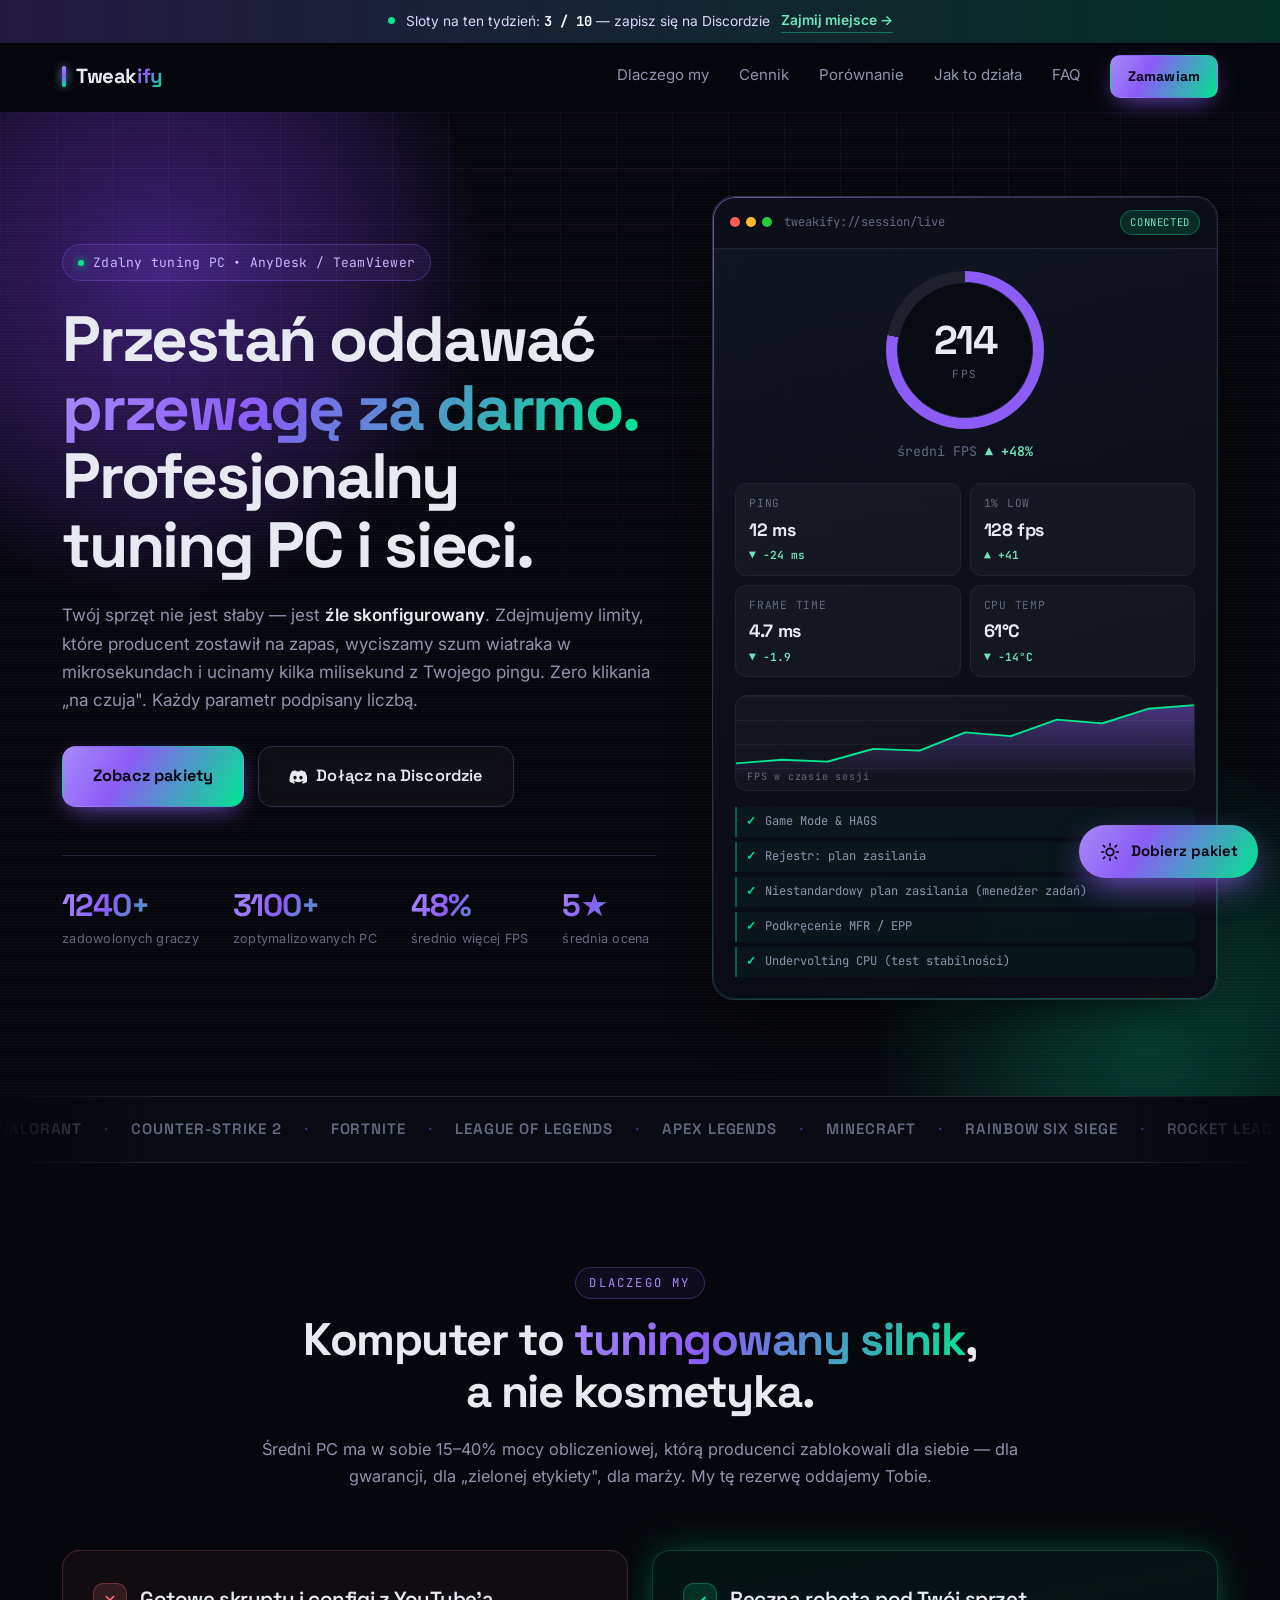
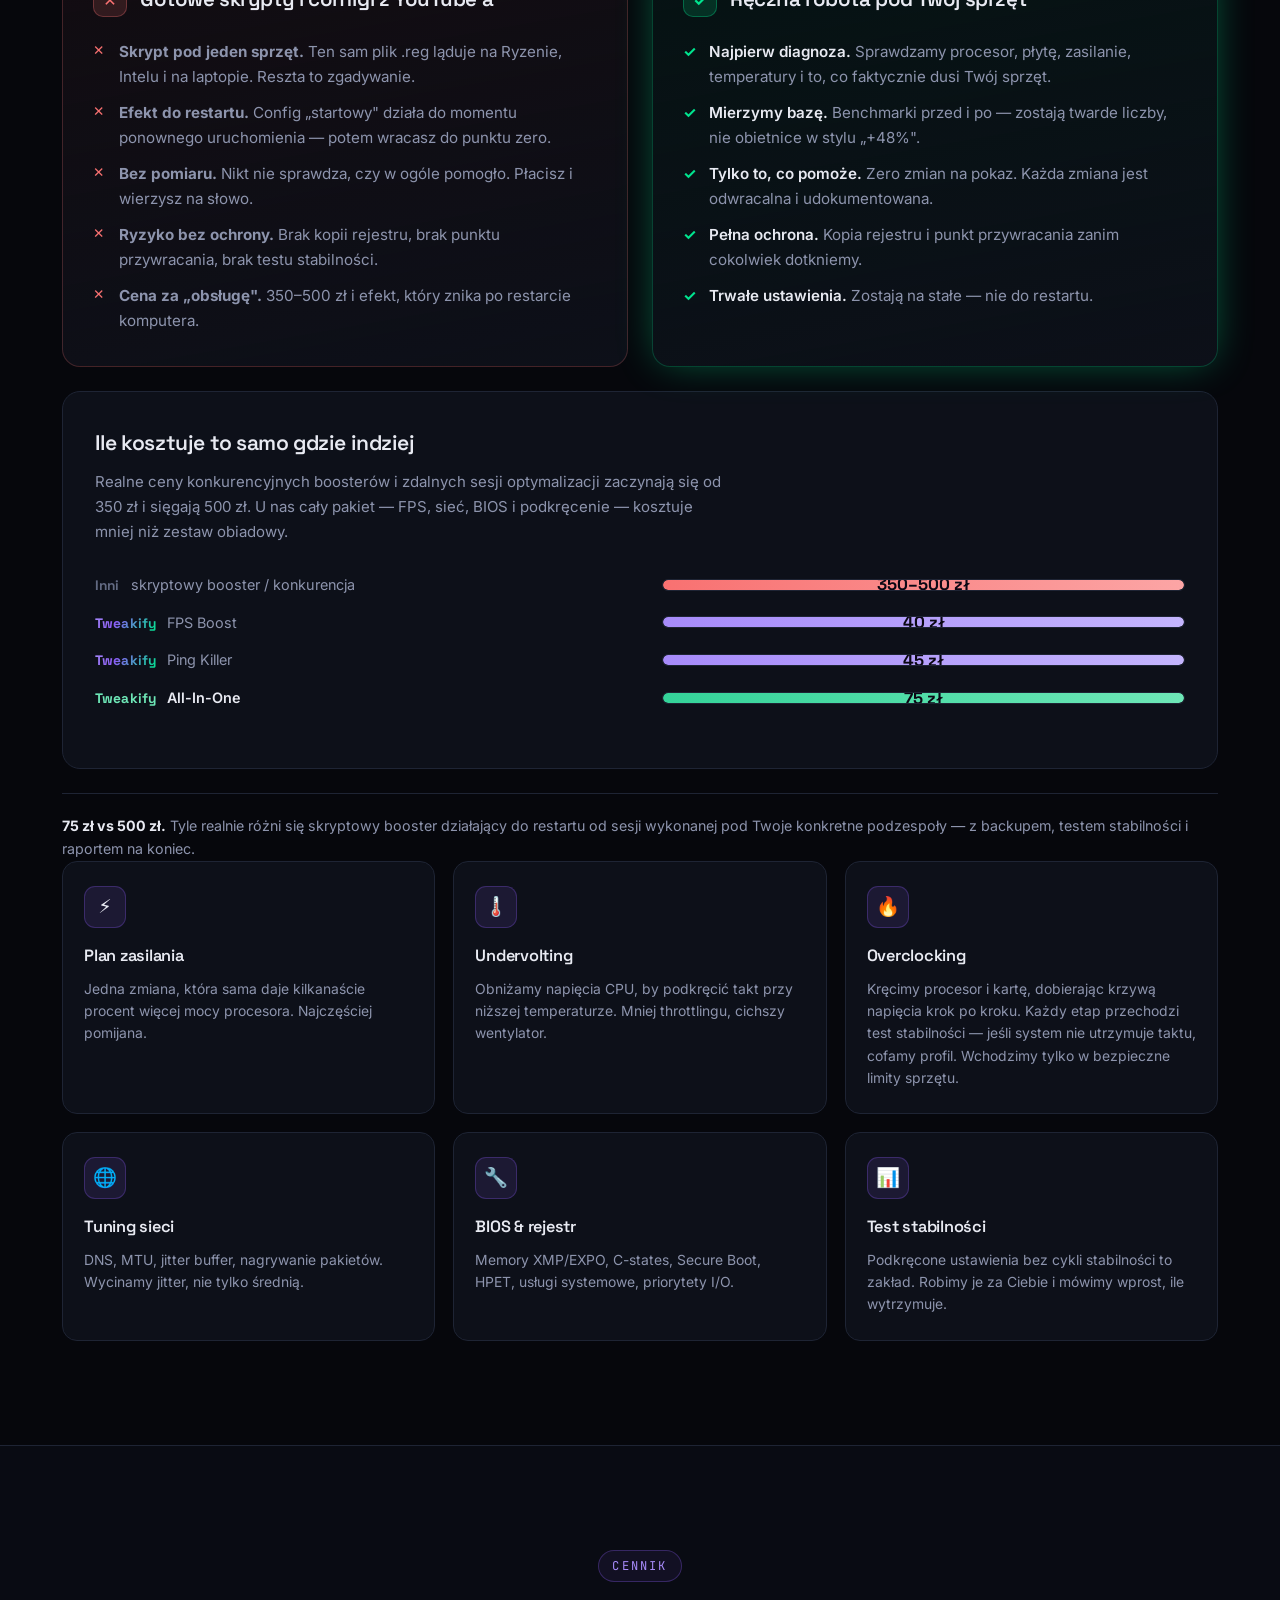
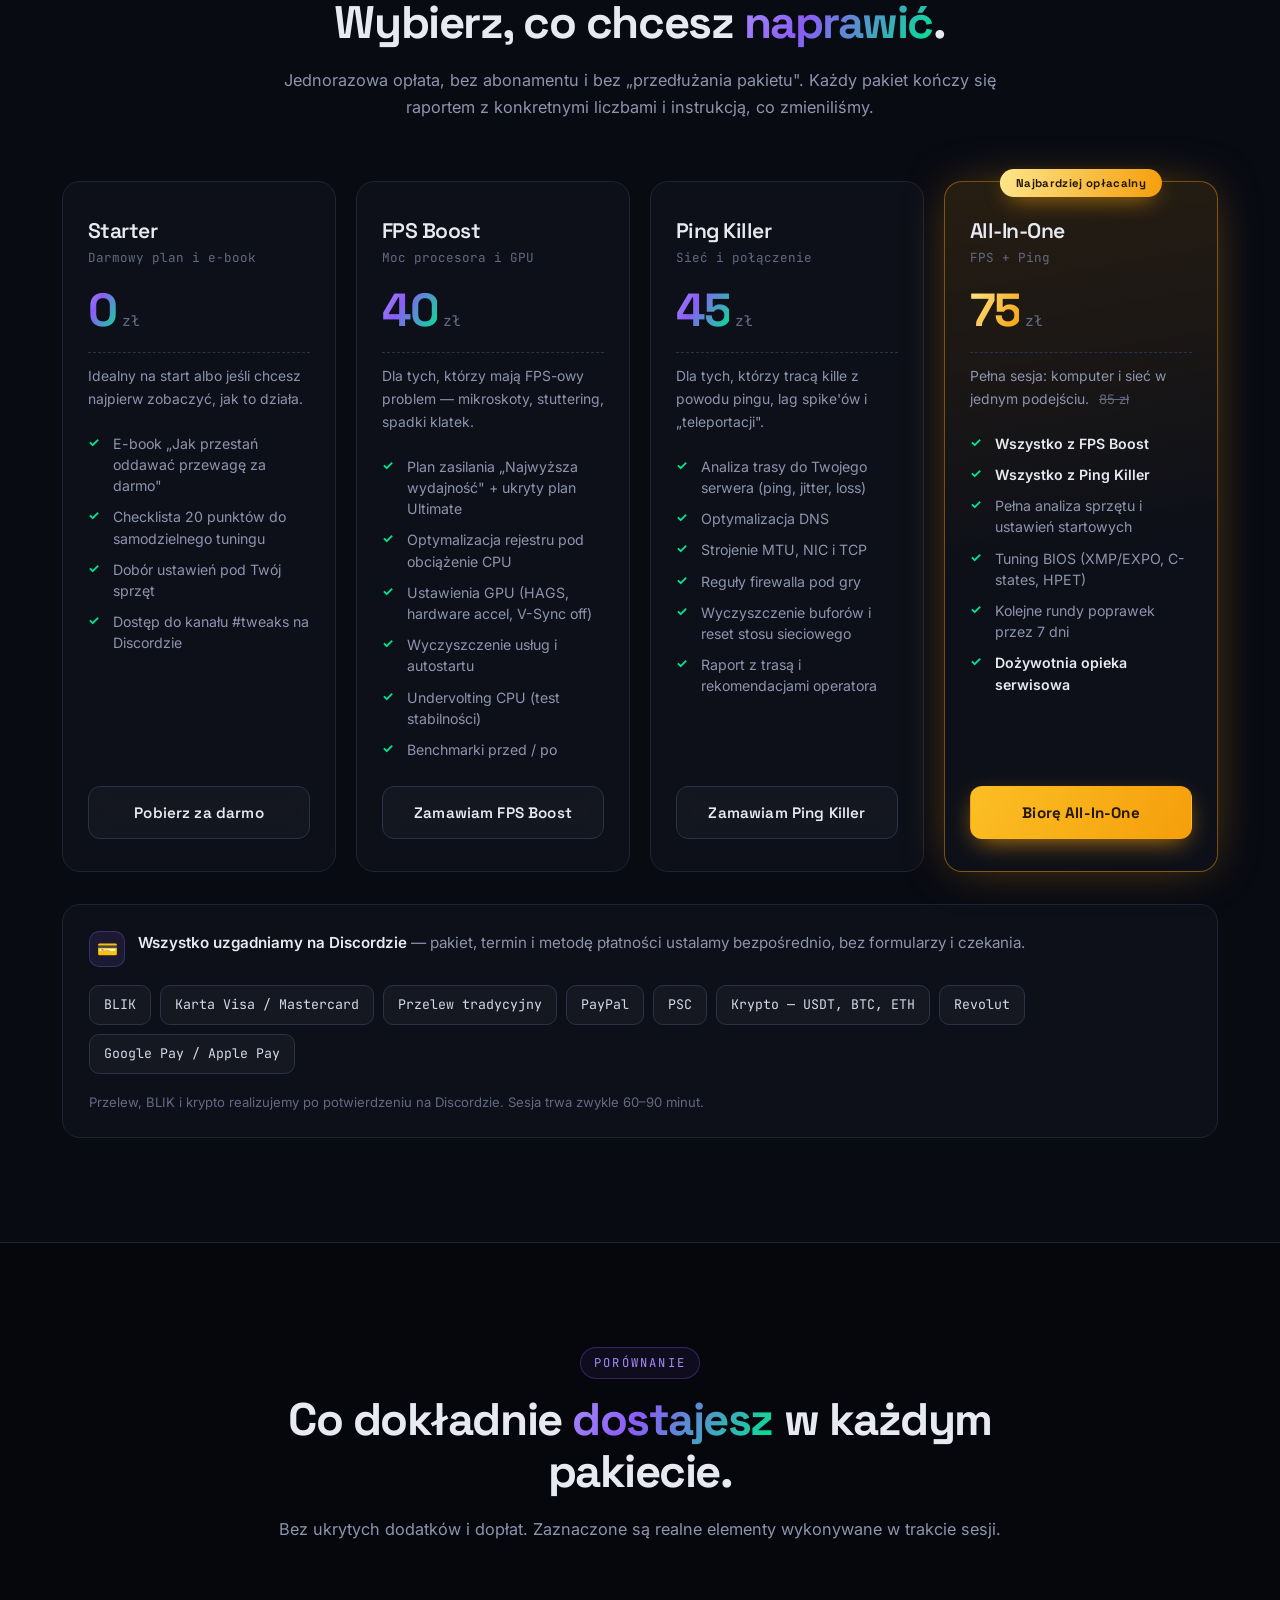
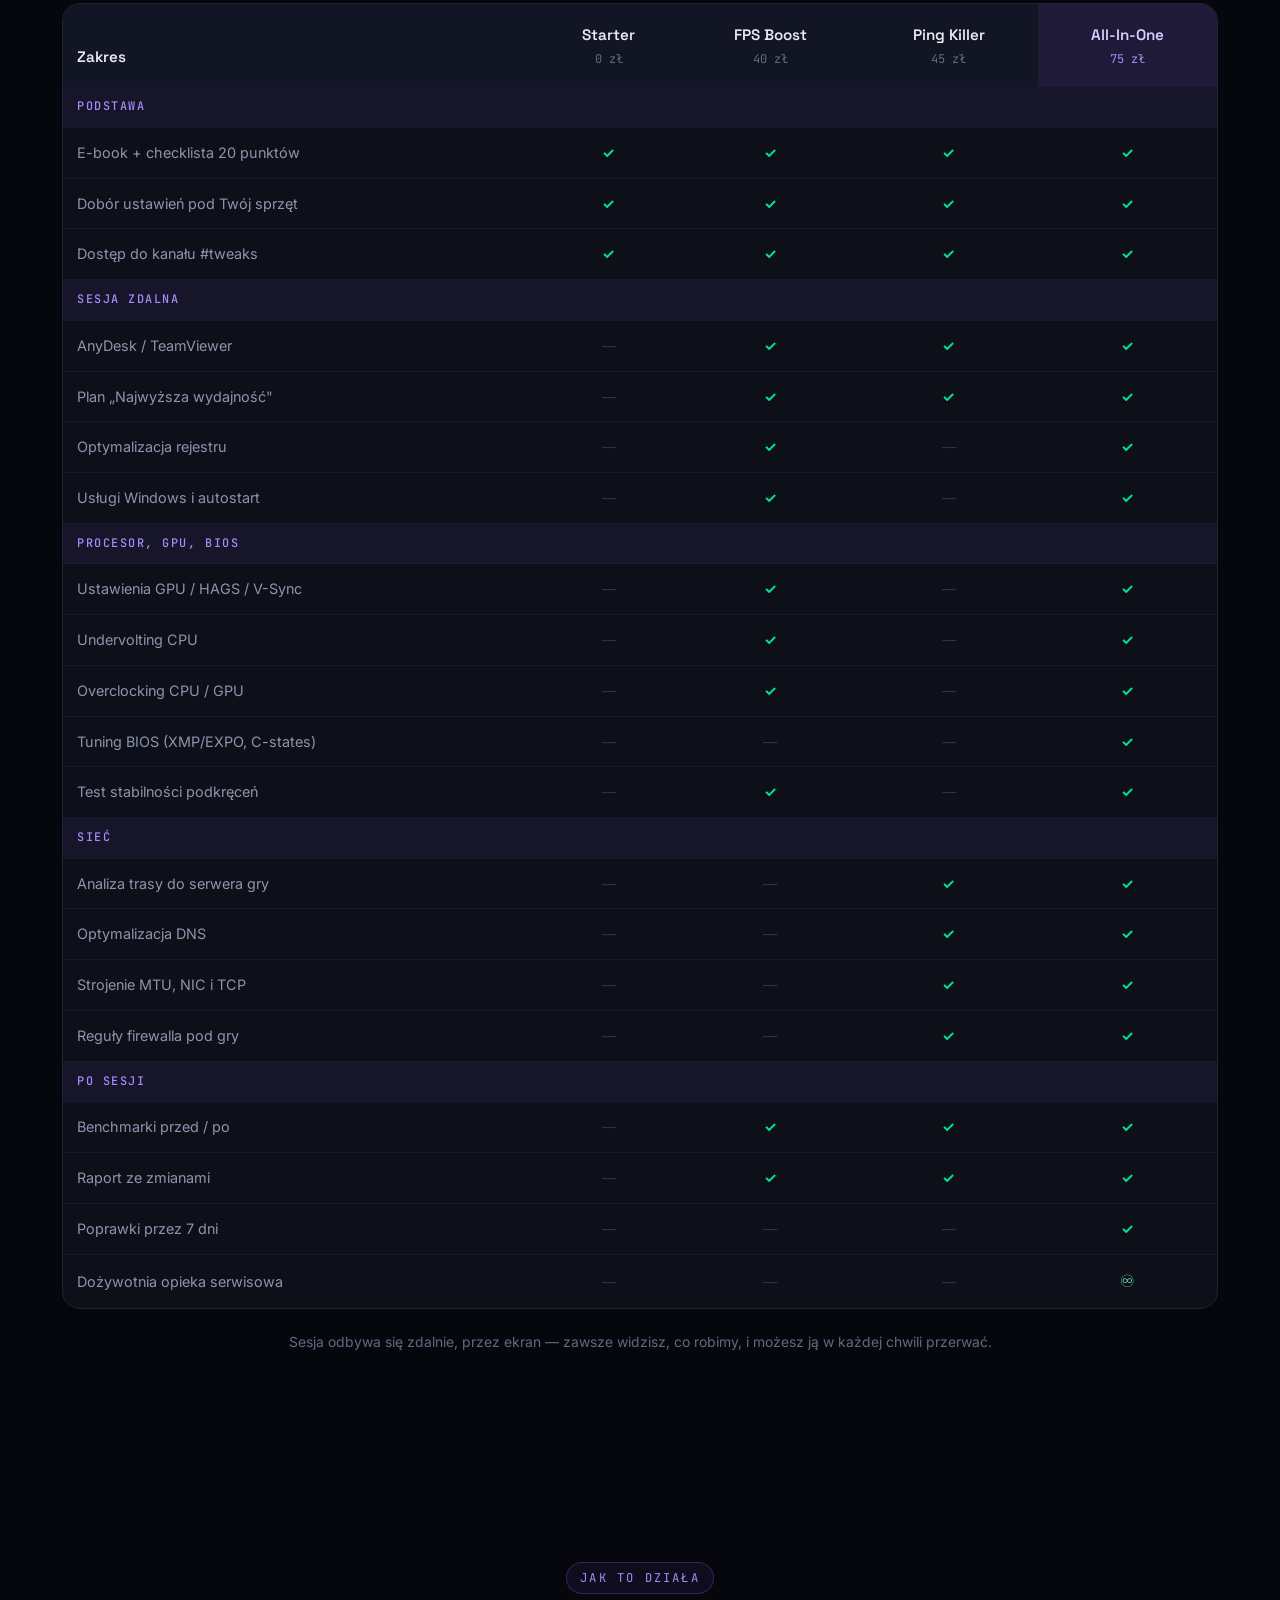
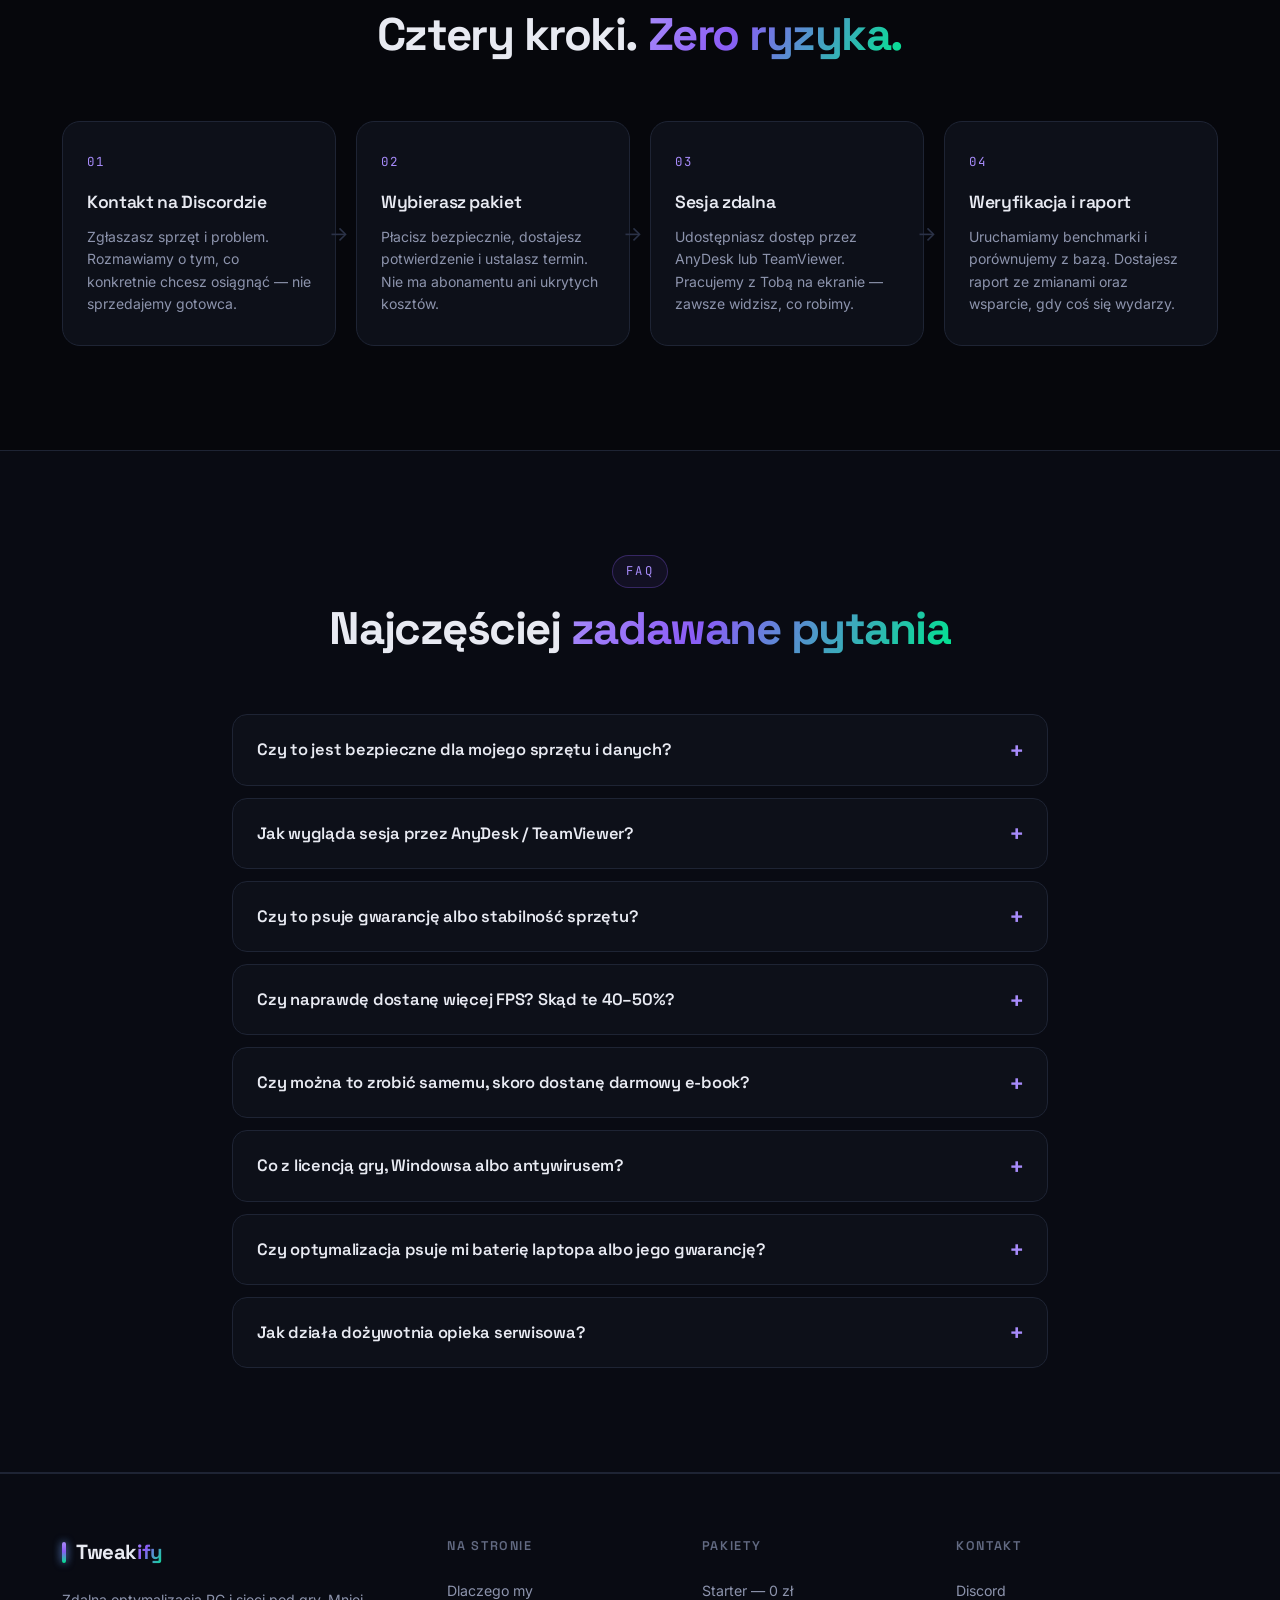
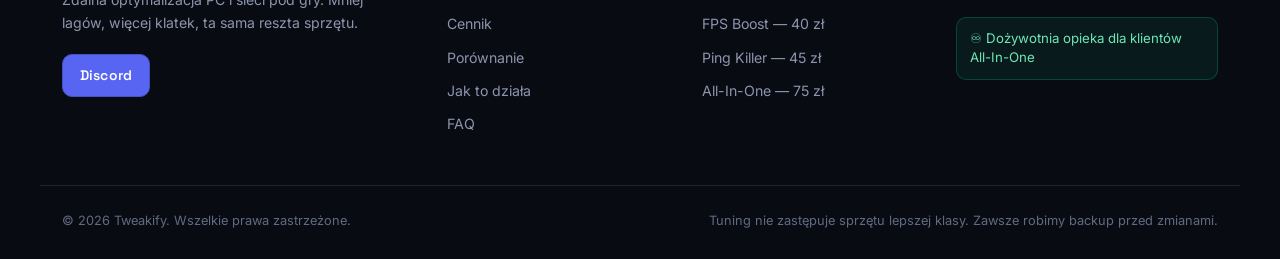
==== index.html @ 43ffe0db "OG image: nowa nazwa pliku (Discord ignoruje query string przy cache)" ====
<!DOCTYPE html>
<html lang="pl">
<head>
<meta charset="UTF-8">
<meta name="viewport" content="width=device-width, initial-scale=1.0">
<title>Tweakify — Profesjonalny tuning PC i sieci pod gry | Zdalna optymalizacja</title>
<meta name="description" content="Zdalna optymalizacja komputera pod gry przez AnyDesk/TeamViewer. Wyższe FPS, niższy ping, undervolting, tuning BIOS i rejestru. Pakiety od 40 zł. Dożywotnia opieka serwisowa.">
<meta name="theme-color" content="#06070c">
<link rel="icon" type="image/png" sizes="64x64" href="assets/favicon.png">
<link rel="icon" type="image/x-icon" href="assets/favicon.ico">
<link rel="apple-touch-icon" href="assets/apple-touch-icon.png">

<!-- Social
          1. Crawlery wymagaja BEZWZGLEDNEGO URL w og:image (nie "assets/...").
          2. Plik ma wlasna nazwe (og-tweakify.png), a NIE ?v=N z query stringiem.
             Discord przy cachowaniu obrazow normalizuje query string, wiec ?v=2
             dalo ten sam stary obraz. Nowa nazwa pliku jednoznacznie rusza cache.
             Przy kolejnej zmianie obrazka - zmien nazwe, nie query. -->
<meta property="og:type" content="website">
<meta property="og:locale" content="pl_PL">
<meta property="og:site_name" content="Tweakify">
<meta property="og:url" content="https://tweakify.duckdns.org/">
<meta property="og:title" content="Tweakify — przestań oddawać przewagę za darmo">
<meta property="og:description" content="Zdalny tuning PC i sieci przez AnyDesk / TeamViewer. Wyższe FPS, niższy ping, stabilne 1% low. Pakiety od 40 zł z dożywotnią opieką.">
<meta property="og:image" content="https://tweakify.duckdns.org/assets/og-tweakify.png">
<meta property="og:image:secure_url" content="https://tweakify.duckdns.org/assets/og-tweakify.png">
<meta property="og:image:type" content="image/png">
<meta property="og:image:width" content="1200">
<meta property="og:image:height" content="630">
<meta property="og:image:alt" content="Tweakify — zdalna optymalizacja PC i sieci pod gry">
<meta name="twitter:card" content="summary_large_image">
<meta name="twitter:image" content="https://tweakify.duckdns.org/assets/og-tweakify.png">
<meta name="twitter:image:alt" content="Tweakify — zdalna optymalizacja PC i sieci pod gry">

<link rel="preconnect" href="https://fonts.googleapis.com">
<link rel="preconnect" href="https://fonts.gstatic.com" crossorigin>
<link href="https://fonts.googleapis.com/css2?family=Space+Grotesk:wght@500;600;700&family=Inter:wght@400;500;600&family=JetBrains+Mono:wght@400;500;700&display=swap" rel="stylesheet">
<link rel="stylesheet" href="assets/css/style.css">
<script>document.documentElement.classList.add('js');</script>

<script type="application/ld+json">
{
  "@context": "https://schema.org",
  "@type": "ProfessionalService",
  "name": "Tweakify",
  "description": "Zdalna optymalizacja komputerów pod gry: zwiększanie FPS, obniżanie pingu, undervolting, tuning BIOS i rejestru.",
  "areaServed": "PL",
  "priceRange": "0-75 zł",
  "hasOfferCatalog": {
    "@type": "OfferCatalog",
    "name": "Pakiety optymalizacji",
    "itemListElement": [
      { "@type": "Offer", "name": "Starter", "price": "0", "priceCurrency": "PLN" },
      { "@type": "Offer", "name": "FPS Boost", "price": "40", "priceCurrency": "PLN" },
      { "@type": "Offer", "name": "Ping Killer", "price": "45", "priceCurrency": "PLN" },
      { "@type": "Offer", "name": "All-In-One FPS + Ping", "price": "75", "priceCurrency": "PLN" }
    ]
  }
}
</script>
</head>

<body>
<a class="skip-link" href="#main">Przejdź do treści</a>

<!-- ══════════ ANNOUNCEMENT ══════════ -->
<div class="announce">
  <div class="wrap announce__in">
    <span class="dot"></span>
    <span>Sloty na ten tydzień: <b>3 / 10</b> — zapisz się na Discordzie</span>
    <a href="https://discord.gg/axtRMB4VCB" class="announce__a" target="_blank" rel="noopener">Zajmij miejsce →</a>
  </div>
</div>

<!-- ══════════ NAV ══════════ -->
<header class="nav" id="nav">
  <div class="wrap nav__in">
    <a href="#" class="logo" aria-label="Tweakify — strona główna">
      <span class="logo__accent" aria-hidden="true"></span>
      <span class="logo__txt">Tweak<span class="grad">ify</span></span>
    </a>

    <button class="burger" id="burger" aria-label="Otwórz menu" aria-expanded="false" aria-controls="menu">
      <span></span><span></span><span></span>
    </button>

    <nav class="menu" id="menu" aria-label="Menu główne">
      <a href="#dlaczego">Dlaczego my</a>
      <a href="#cennik">Cennik</a>
      <a href="#porownanie">Porównanie</a>
      <a href="#jak-to-dziala">Jak to działa</a>
      <a href="#faq">FAQ</a>
      <a href="https://discord.gg/axtRMB4VCB" class="btn btn--sm btn--primary" target="_blank" rel="noopener">Zamawiam</a>
    </nav>
  </div>
</header>

<main id="main">

<!-- ══════════ HERO ══════════ -->
<section class="hero">
  <div class="hero__bg" aria-hidden="true">
    <span class="blob blob--p"></span>
    <span class="blob blob--g"></span>
    <span class="grid-overlay"></span>
    <span class="scan"></span>
  </div>

  <div class="wrap hero__in">
    <div class="hero__copy">
      <span class="pill reveal"><span class="pill__dot"></span> Zdalny tuning PC • AnyDesk / TeamViewer</span>

      <h1 class="reveal" style="--d:.05s">
        Przestań oddawać<br>
        <span class="grad-text">przewagę za darmo.</span><br>
        Profesjonalny tuning PC i sieci.
      </h1>

      <p class="lede reveal" style="--d:.12s">
        Twój sprzęt nie jest słaby — jest <b>źle skonfigurowany</b>. Zdejmujemy limity, które producent zostawił
        na zapas, wyciszamy szum wiatraka w mikrosekundach i ucinamy kilka milisekund z Twojego pingu.
        Zero klikania „na czuja". Każdy parametr podpisany liczbą.
      </p>

      <div class="cta-row reveal" style="--d:.19s">
        <a href="#cennik" class="btn btn--primary btn--lg">Zobacz pakiety</a>
        <a href="https://discord.gg/axtRMB4VCB" class="btn btn--ghost btn--lg" target="_blank" rel="noopener">
          <svg viewBox="0 0 24 24" width="18" height="18" fill="currentColor" aria-hidden="true"><path d="M20.32 4.57A19.8 19.8 0 0 0 15.43 3c-.24.42-.5.99-.69 1.44a18.3 18.3 0 0 0-5.48 0c-.18-.45-.46-1.02-.7-1.44A19.7 19.7 0 0 0 3.68 4.57C1.05 9.12.38 13.53.73 17.9a19.9 19.9 0 0 0 6.03 3.06c.49-.66.92-1.37 1.29-2.1-.71-.27-1.39-.6-2.03-.98.17-.13.34-.26.5-.4a14.2 14.2 0 0 0 12.16 0c.16.14.33.27.5.4-.64.38-1.32.71-2.03.98.37.73.8 1.44 1.29 2.1a19.8 19.8 0 0 0 6.03-3.06c.42-5.07-.8-9.5-3.15-13.33ZM8.02 15.27c-1.18 0-2.15-1.09-2.15-2.42s.95-2.42 2.15-2.42c1.21 0 2.17 1.09 2.15 2.42 0 1.33-.95 2.42-2.15 2.42Zm7.96 0c-1.18 0-2.15-1.09-2.15-2.42s.95-2.42 2.15-2.42c1.21 0 2.17 1.09 2.15 2.42 0 1.33-.94 2.42-2.15 2.42Z"/></svg>
            Dołącz na Discordzie
        </a>
      </div>

      <ul class="hero__stats reveal" style="--d:.26s">
        <li><b data-count="1240" data-suffix="+">1240+</b><span>zadowolonych graczy</span></li>
        <li><b data-count="3100" data-suffix="+">3100+</b><span>zoptymalizowanych PC</span></li>
        <li><b data-count="48" data-suffix="%">48%</b><span>średnio więcej FPS</span></li>
        <li><b data-count="5" data-suffix="★">5★</b><span>średnia ocena</span></li>
      </ul>
    </div>

    <!-- Panel "monitoring" -->
    <aside class="console reveal" style="--d:.3s" aria-label="Przykładowy wynik optymalizacji">
      <div class="console__bar">
        <span class="console__dots"><i></i><i></i><i></i></span>
        <span class="console__title">tweakify://session/live</span>
        <span class="chip chip--ok">CONNECTED</span>
      </div>

      <div class="console__body">
        <div class="gauge">
          <div class="gauge__ring" style="--p:78">
            <div class="gauge__val"><b data-count="214">214</b><small>FPS</small></div>
          </div>
          <div class="gauge__label">średni FPS <span class="up">▲ +48%</span></div>
        </div>

        <div class="metrics">
          <div class="metric"><span>Ping</span><b><i data-count="12">12</i> ms</b><em class="up">▼ −24 ms</em></div>
          <div class="metric"><span>1% low</span><b><i data-count="128">128</i> fps</b><em class="up">▲ +41</em></div>
          <div class="metric"><span>Frame time</span><b><i data-count="4.7" data-decimals="1">4.7</i> ms</b><em class="up">▼ −1.9</em></div>
          <div class="metric"><span>CPU temp</span><b><i data-count="61">61</i>°C</b><em class="up">▼ −14°C</em></div>
        </div>

        <div class="chart" aria-hidden="true">
          <div class="chart__grid"></div>
          <svg viewBox="0 0 320 90" preserveAspectRatio="none">
            <defs>
              <linearGradient id="fillG" x1="0" y1="0" x2="0" y2="1">
                <stop offset="0%" stop-color="#8b5cf6" stop-opacity=".45"/>
                <stop offset="100%" stop-color="#8b5cf6" stop-opacity="0"/>
              </linearGradient>
            </defs>
            <path class="chart__line" d="M0,74 L32,70 L64,72 L96,58 L128,60 L160,40 L192,44 L224,26 L256,30 L288,14 L320,10 L320,90 L0,90 Z" fill="url(#fillG)"/>
            <path class="chart__stroke" d="M0,74 L32,70 L64,72 L96,58 L128,60 L160,40 L192,44 L224,26 L256,30 L288,14 L320,10"/>
          </svg>
          <span class="chart__cap">FPS w czasie sesji</span>
        </div>

        <ul class="log">
          <li><span class="ok">✓</span> Game Mode &amp; HAGS</li>
          <li><span class="ok">✓</span> Rejestr: plan zasilania</li>
          <li><span class="ok">✓</span> Niestandardowy plan zasilania (menedżer zadań)</li>
          <li><span class="ok">✓</span> Podkręcenie MFR / EPP</li>
          <li><span class="ok">✓</span> Undervolting CPU (test stabilności)</li>
        </ul>
      </div>
    </aside>
  </div>
</section>

<!-- ══════════ MARQUEE ══════════ -->
<section class="marquee" aria-label="Obsługiwane tytuły i tryby">
  <div class="marquee__track">
    <div class="marquee__set">
      <span>VALORANT</span><i>·</i><span>COUNTER-STRIKE 2</span><i>·</i><span>FORTNITE</span><i>·</i><span>LEAGUE OF LEGENDS</span><i>·</i><span>APEX LEGENDS</span><i>·</i><span>MINECRAFT</span><i>·</i><span>RAINBOW SIX SIEGE</span><i>·</i><span>ROCKET LEAGUE</span><i>·</i><span>OVERWATCH 2</span><i>·</i><span>PUBG</span><i>·</i><span>GTA V</span><i>·</i><span>TEKKEN 8</span><i>·</i><span>DEAD BY DAYLIGHT</span><i>·</i>
    </div>
    <div class="marquee__set" aria-hidden="true">
      <span>VALORANT</span><i>·</i><span>COUNTER-STRIKE 2</span><i>·</i><span>FORTNITE</span><i>·</i><span>LEAGUE OF LEGENDS</span><i>·</i><span>APEX LEGENDS</span><i>·</i><span>MINECRAFT</span><i>·</i><span>RAINBOW SIEGE</span><i>·</i><span>ROCKET LEAGUE</span><i>·</i><span>OVERWATCH 2</span><i>·</i><span>PUBG</span><i>·</i><span>GTA V</span><i>·</i><span>TEKKEN 8</span><i>·</i><span>DEAD BY DAYLIGHT</span><i>·</i>
    </div>
  </div>
</section>

<!-- ══════════ DLACZEGO MY ══════════ -->
<section class="section" id="dlaczego">
  <div class="wrap">
    <header class="sec-head">
      <span class="eyebrow reveal">Dlaczego my</span>
      <h2 class="reveal" style="--d:.05s">Komputer to <span class="grad-text">tuningowany silnik</span>,<br>a nie kosmetyka.</h2>
      <p class="sec-sub reveal" style="--d:.1s">
        Średni PC ma w sobie 15–40% mocy obliczeniowej, którą producenci zablokowali dla siebie — dla gwarancji,
        dla „zielonej etykiety", dla marży. My tę rezerwę oddajemy Tobie.
      </p>
    </header>

<div class="split">
      <article class="card card--bad reveal">
        <div class="card__head">
          <span class="card__badge card__badge--bad">✕</span>
          <h3>Gotowe skrypty i configi z YouTube'a</h3>
        </div>
        <ul class="list list--bad">
          <li><b>Skrypt pod jeden sprzęt.</b> Ten sam plik .reg ląduje na Ryzenie, Intelu i na laptopie. Reszta to zgadywanie.</li>
          <li><b>Efekt do restartu.</b> Config „startowy" działa do momentu ponownego uruchomienia — potem wracasz do punktu zero.</li>
          <li><b>Bez pomiaru.</b> Nikt nie sprawdza, czy w ogóle pomogło. Płacisz i wierzysz na słowo.</li>
          <li><b>Ryzyko bez ochrony.</b> Brak kopii rejestru, brak punktu przywracania, brak testu stabilności.</li>
          <li><b>Cena za „obsługę".</b> 350–500 zł i efekt, który znika po restarcie komputera.</li>
        </ul>
      </article>

      <article class="card card--good reveal" style="--d:.08s">
        <div class="card__head">
          <span class="card__badge card__badge--good">✓</span>
          <h3>Ręczna robota pod Twój sprzęt</h3>
        </div>
        <ul class="list list--good">
          <li><b>Najpierw diagnoza.</b> Sprawdzamy procesor, płytę, zasilanie, temperatury i to, co faktycznie dusi Twój sprzęt.</li>
          <li><b>Mierzymy bazę.</b> Benchmarki przed i po — zostają twarde liczby, nie obietnice w stylu „+48%".</li>
          <li><b>Tylko to, co pomoże.</b> Zero zmian na pokaz. Każda zmiana jest odwracalna i udokumentowana.</li>
          <li><b>Pełna ochrona.</b> Kopia rejestru i punkt przywracania zanim cokolwiek dotkniemy.</li>
          <li><b>Trwałe ustawienia.</b> Zostają na stałe — nie do restartu.</li>
        </ul>
      </article>
    </div>

    <!-- kotwica cenowa: konkurencja vs Tweakify -->
    <div class="anchor reveal">
      <div class="anchor__head">
        <h3>Ile kosztuje to samo gdzie indziej</h3>
        <p>Realne ceny konkurencyjnych boosterów i zdalnych sesji optymalizacji zaczynają się od 350 zł i sięgają 500 zł. U nas cały pakiet — FPS, sieć, BIOS i podkręcenie — kosztuje mniej niż zestaw obiadowy.</p>
      </div>

            <div class="anchor__rows">
        <div class="anchor__row">
          <span class="anchor__name"><b class="anchor__brand anchor__brand--them">Inni</b> skryptowy booster / konkurencja</span>
          <span class="anchor__bar anchor__bar--bad"><i></i><b class="anchor__in">350–500 zł</b></span>
        </div>
        <div class="anchor__row">
          <span class="anchor__name"><b class="anchor__brand">Tweakify</b> FPS Boost</span>
          <span class="anchor__bar anchor__bar--mid"><i></i><b class="anchor__in">40 zł</b></span>
        </div>
        <div class="anchor__row">
          <span class="anchor__name"><b class="anchor__brand">Tweakify</b> Ping Killer</span>
          <span class="anchor__bar anchor__bar--mid"><i></i><b class="anchor__in">45 zł</b></span>
        </div>
        <div class="anchor__row anchor__row--us">
          <span class="anchor__name"><b class="anchor__brand">Tweakify</b> All-In-One</span>
          <span class="anchor__bar anchor__bar--good"><i></i><b class="anchor__in">75 zł</b></span>
        </div>
      </div>
    </div>

    <p class="anchor__note"><b>75 zł vs 500 zł.</b> Tyle realnie różni się skryptowy booster działający do restartu od sesji wykonanej pod Twoje konkretne podzespoły — z backupem, testem stabilności i raportem na koniec.</p>

    <div class="feat-grid">
      <div class="feat reveal"><span class="feat__ico">⚡</span><h4>Plan zasilania</h4><p>Jedna zmiana, która sama daje kilkanaście procent więcej mocy procesora. Najczęściej pomijana.</p></div>
      <div class="feat reveal" style="--d:.05s"><span class="feat__ico">🌡️</span><h4>Undervolting</h4><p>Obniżamy napięcia CPU, by podkręcić takt przy niższej temperaturze. Mniej throttlingu, cichszy wentylator.</p></div>
      <div class="feat reveal" style="--d:.1s"><span class="feat__ico">🔥</span><h4>Overclocking</h4><p>Kręcimy procesor i kartę, dobierając krzywą napięcia krok po kroku. Każdy etap przechodzi test stabilności — jeśli system nie utrzymuje taktu, cofamy profil. Wchodzimy tylko w bezpieczne limity sprzętu.</p></div>
      <div class="feat reveal" style="--d:.15s"><span class="feat__ico">🌐</span><h4>Tuning sieci</h4><p>DNS, MTU, jitter buffer, nagrywanie pakietów. Wycinamy jitter, nie tylko średnią.</p></div>
      <div class="feat reveal" style="--d:.2s"><span class="feat__ico">🔧</span><h4>BIOS &amp; rejestr</h4><p>Memory XMP/EXPO, C-states, Secure Boot, HPET, usługi systemowe, priorytety I/O.</p></div>
      <div class="feat reveal" style="--d:.25s"><span class="feat__ico">📊</span><h4>Test stabilności</h4><p>Podkręcone ustawienia bez cykli stabilności to zakład. Robimy je za Ciebie i mówimy wprost, ile wytrzymuje.</p></div>
    </div>
  </div>
</section>

<!-- ══════════ CENNIK ══════════ -->
<section class="section section--alt" id="cennik">
  <div class="wrap">
    <header class="sec-head">
      <span class="eyebrow reveal">Cennik</span>
      <h2 class="reveal" style="--d:.05s">Wybierz, co chcesz <span class="grad-text">naprawić</span>.</h2>
      <p class="sec-sub reveal" style="--d:.1s">
        Jednorazowa opłata, bez abonamentu i bez „przedłużania pakietu". Każdy pakiet kończy się raportem
        z konkretnymi liczbami i instrukcją, co zmieniliśmy.
      </p>
    </header>

    <div class="price-grid">

      <!-- Starter -->
      <article class="price reveal">
        <header class="price__head">
          <h3>Starter</h3>
          <p class="price__sub">Darmowy plan i e-book</p>
        </header>
        <div class="price__num"><b>0</b><span>zł</span></div>
        <p class="price__desc">Idealny na start albo jeśli chcesz najpierw zobaczyć, jak to działa.</p>
        <ul class="ticks">
          <li>E-book „Jak przestań oddawać przewagę za darmo"</li>
          <li>Checklista 20 punktów do samodzielnego tuningu</li>
          <li>Dobór ustawień pod Twój sprzęt</li>
          <li>Dostęp do kanału #tweaks na Discordzie</li>
        </ul>
        <a href="https://discord.gg/axtRMB4VCB" class="btn btn--ghost btn--full" target="_blank" rel="noopener">Pobierz za darmo</a>
      </article>

      <!-- FPS -->
      <article class="price reveal" style="--d:.06s">
        <header class="price__head">
          <h3>FPS Boost</h3>
          <p class="price__sub">Moc procesora i GPU</p>
        </header>
        <div class="price__num"><b>40</b><span>zł</span></div>
        <p class="price__desc">Dla tych, którzy mają FPS-owy problem — mikroskoty, stuttering, spadki klatek.</p>
        <ul class="ticks">
          <li>Plan zasilania „Najwyższa wydajność" + ukryty plan Ultimate</li>
          <li>Optymalizacja rejestru pod obciążenie CPU</li>
          <li>Ustawienia GPU (HAGS, hardware accel, V-Sync off)</li>
          <li>Wyczyszczenie usług i autostartu</li>
          <li>Undervolting CPU (test stabilności)</li>
          <li>Benchmarki przed / po</li>
        </ul>
        <a href="https://discord.gg/axtRMB4VCB" class="btn btn--ghost btn--full" target="_blank" rel="noopener">Zamawiam FPS Boost</a>
      </article>

      <!-- Ping -->
      <article class="price reveal" style="--d:.12s">
        <header class="price__head">
          <h3>Ping Killer</h3>
          <p class="price__sub">Sieć i połączenie</p>
        </header>
        <div class="price__num"><b>45</b><span>zł</span></div>
        <p class="price__desc">Dla tych, którzy tracą kille z powodu pingu, lag spike'ów i „teleportacji".</p>
        <ul class="ticks">
          <li>Analiza trasy do Twojego serwera (ping, jitter, loss)</li>
          <li>Optymalizacja DNS</li>
          <li>Strojenie MTU, NIC i TCP</li>
          <li>Reguły firewalla pod gry</li>
          <li>Wyczyszczenie buforów i reset stosu sieciowego</li>
          <li>Raport z trasą i rekomendacjami operatora</li>
        </ul>
        <a href="https://discord.gg/axtRMB4VCB" class="btn btn--ghost btn--full" target="_blank" rel="noopener">Zamawiam Ping Killer</a>
      </article>

      <!-- Combo -->
      <article class="price price--hot reveal" style="--d:.18s">
        <span class="ribbon">Najbardziej opłacalny</span>
        <header class="price__head">
          <h3>All-In-One</h3>
          <p class="price__sub">FPS + Ping</p>
        </header>
        <div class="price__num"><b>75</b><span>zł</span></div>
        <p class="price__desc">
          Pełna sesja: komputer i sieć w jednym podejściu. <s class="was">85 zł</s>
        </p>
        <ul class="ticks">
          <li><b>Wszystko z FPS Boost</b></li>
          <li><b>Wszystko z Ping Killer</b></li>
          <li>Pełna analiza sprzętu i ustawień startowych</li>
          <li>Tuning BIOS (XMP/EXPO, C-states, HPET)</li>
          <li>Kolejne rundy poprawek przez 7 dni</li>
          <li class="ticks--hl"><b>Dożywotnia opieka serwisowa</b></li>
        </ul>
        <a href="https://discord.gg/axtRMB4VCB" class="btn btn--primary btn--full" target="_blank" rel="noopener">Biorę All-In-One</a>
      </article>

    </div>

    <div class="pay reveal">
      <p class="pay__lead">
        <span class="pay__ico" aria-hidden="true">💳</span>
        <span><b>Wszystko uzgadniamy na Discordzie</b> — pakiet, termin i metodę płatności ustalamy bezpośrednio, bez formularzy i czekania.</span>
      </p>
      <ul class="pay__list" aria-label="Akceptowane metody płatności">
        <li>BLIK</li>
        <li>Karta Visa / Mastercard</li>
        <li>Przelew tradycyjny</li>
        <li>PayPal</li>
        <li>PSC</li>
        <li>Krypto — USDT, BTC, ETH</li>
        <li>Revolut</li>
        <li>Google Pay / Apple Pay</li>
      </ul>
      <p class="pay__note">Przelew, BLIK i krypto realizujemy po potwierdzeniu na Discordzie. Sesja trwa zwykle 60–90 minut.</p>
    </div>
  </div>
</section>

<!-- ══════════ TABELA PORÓWNAWCZA ══════════ -->
<section class="section" id="porownanie">
  <div class="wrap">
    <header class="sec-head">
      <span class="eyebrow reveal">Porównanie</span>
      <h2 class="reveal" style="--d:.05s">Co dokładnie <span class="grad-text">dostajesz</span> w każdym pakiecie.</h2>
      <p class="sec-sub reveal" style="--d:.1s">
        Bez ukrytych dodatków i dopłat. Zaznaczone są realne elementy wykonywane w trakcie sesji.
      </p>
    </header>

    <div class="table-wrap reveal">
      <table class="cmp">
        <caption class="sr-only">Porównanie zawartości pakietów Starter, FPS Boost, Ping Killer i All-In-One</caption>
        <thead>
          <tr>
            <th scope="col" class="cmp__feat">Zakres</th>
            <th scope="col">Starter<span class="cmp__sub">0 zł</span></th>
            <th scope="col">FPS Boost<span class="cmp__sub">40 zł</span></th>
            <th scope="col">Ping Killer<span class="cmp__sub">45 zł</span></th>
            <th scope="col" class="cmp__best">All-In-One<span class="cmp__sub">75 zł</span></th>
          </tr>
        </thead>
        <tbody>
          <tr class="cmp__group"><th colspan="5" scope="colgroup">Podstawa</th></tr>
          <tr>
            <th scope="row">E-book + checklista 20 punktów</th>
            <td><span class="y" aria-label="tak">✓</span></td><td><span class="y" aria-label="tak">✓</span></td><td><span class="y" aria-label="tak">✓</span></td><td><span class="y" aria-label="tak">✓</span></td>
          </tr>
          <tr>
            <th scope="row">Dobór ustawień pod Twój sprzęt</th>
            <td><span class="y" aria-label="tak">✓</span></td><td><span class="y" aria-label="tak">✓</span></td><td><span class="y" aria-label="tak">✓</span></td><td><span class="y" aria-label="tak">✓</span></td>
          </tr>
          <tr>
            <th scope="row">Dostęp do kanału #tweaks</th>
            <td><span class="y" aria-label="tak">✓</span></td><td><span class="y" aria-label="tak">✓</span></td><td><span class="y" aria-label="tak">✓</span></td><td><span class="y" aria-label="tak">✓</span></td>
          </tr>
          <tr class="cmp__group"><th colspan="5" scope="colgroup">Sesja zdalna</th></tr>
          <tr>
            <th scope="row">AnyDesk / TeamViewer</th>
            <td><span class="n" aria-label="nie">—</span></td><td><span class="y" aria-label="tak">✓</span></td><td><span class="y" aria-label="tak">✓</span></td><td><span class="y" aria-label="tak">✓</span></td>
          </tr>
          <tr>
            <th scope="row">Plan „Najwyższa wydajność"</th>
            <td><span class="n" aria-label="nie">—</span></td><td><span class="y" aria-label="tak">✓</span></td><td><span class="y" aria-label="tak">✓</span></td><td><span class="y" aria-label="tak">✓</span></td>
          </tr>
          <tr>
            <th scope="row">Optymalizacja rejestru</th>
            <td><span class="n" aria-label="nie">—</span></td><td><span class="y" aria-label="tak">✓</span></td><td><span class="n" aria-label="nie">—</span></td><td><span class="y" aria-label="tak">✓</span></td>
          </tr>
          <tr>
            <th scope="row">Usługi Windows i autostart</th>
            <td><span class="n" aria-label="nie">—</span></td><td><span class="y" aria-label="tak">✓</span></td><td><span class="n" aria-label="nie">—</span></td><td><span class="y" aria-label="tak">✓</span></td>
          </tr>
          <tr class="cmp__group"><th colspan="5" scope="colgroup">Procesor, GPU, BIOS</th></tr>
          <tr>
            <th scope="row">Ustawienia GPU / HAGS / V-Sync</th>
            <td><span class="n" aria-label="nie">—</span></td><td><span class="y" aria-label="tak">✓</span></td><td><span class="n" aria-label="nie">—</span></td><td><span class="y" aria-label="tak">✓</span></td>
          </tr>
          <tr>
            <th scope="row">Undervolting CPU</th>
            <td><span class="n" aria-label="nie">—</span></td><td><span class="y" aria-label="tak">✓</span></td><td><span class="n" aria-label="nie">—</span></td><td><span class="y" aria-label="tak">✓</span></td>
          </tr>
          <tr>
            <th scope="row">Overclocking CPU / GPU</th>
            <td><span class="n" aria-label="nie">—</span></td><td><span class="y" aria-label="tak">✓</span></td><td><span class="n" aria-label="nie">—</span></td><td><span class="y" aria-label="tak">✓</span></td>
          </tr>
          <tr>
            <th scope="row">Tuning BIOS (XMP/EXPO, C-states)</th>
            <td><span class="n" aria-label="nie">—</span></td><td><span class="n" aria-label="nie">—</span></td><td><span class="n" aria-label="nie">—</span></td><td><span class="y" aria-label="tak">✓</span></td>
          </tr>
          <tr>
            <th scope="row">Test stabilności podkręceń</th>
            <td><span class="n" aria-label="nie">—</span></td><td><span class="y" aria-label="tak">✓</span></td><td><span class="n" aria-label="nie">—</span></td><td><span class="y" aria-label="tak">✓</span></td>
          </tr>
          <tr class="cmp__group"><th colspan="5" scope="colgroup">Sieć</th></tr>
          <tr>
            <th scope="row">Analiza trasy do serwera gry</th>
            <td><span class="n" aria-label="nie">—</span></td><td><span class="n" aria-label="nie">—</span></td><td><span class="y" aria-label="tak">✓</span></td><td><span class="y" aria-label="tak">✓</span></td>
          </tr>
          <tr>
            <th scope="row">Optymalizacja DNS</th>
            <td><span class="n" aria-label="nie">—</span></td><td><span class="n" aria-label="nie">—</span></td><td><span class="y" aria-label="tak">✓</span></td><td><span class="y" aria-label="tak">✓</span></td>
          </tr>
          <tr>
            <th scope="row">Strojenie MTU, NIC i TCP</th>
            <td><span class="n" aria-label="nie">—</span></td><td><span class="n" aria-label="nie">—</span></td><td><span class="y" aria-label="tak">✓</span></td><td><span class="y" aria-label="tak">✓</span></td>
          </tr>
          <tr>
            <th scope="row">Reguły firewalla pod gry</th>
            <td><span class="n" aria-label="nie">—</span></td><td><span class="n" aria-label="nie">—</span></td><td><span class="y" aria-label="tak">✓</span></td><td><span class="y" aria-label="tak">✓</span></td>
          </tr>
          <tr class="cmp__group"><th colspan="5" scope="colgroup">Po sesji</th></tr>
          <tr>
            <th scope="row">Benchmarki przed / po</th>
            <td><span class="n" aria-label="nie">—</span></td><td><span class="y" aria-label="tak">✓</span></td><td><span class="y" aria-label="tak">✓</span></td><td><span class="y" aria-label="tak">✓</span></td>
          </tr>
          <tr>
            <th scope="row">Raport ze zmianami</th>
            <td><span class="n" aria-label="nie">—</span></td><td><span class="y" aria-label="tak">✓</span></td><td><span class="y" aria-label="tak">✓</span></td><td><span class="y" aria-label="tak">✓</span></td>
          </tr>
          <tr>
            <th scope="row">Poprawki przez 7 dni</th>
            <td><span class="n" aria-label="nie">—</span></td><td><span class="n" aria-label="nie">—</span></td><td><span class="n" aria-label="nie">—</span></td><td><span class="y" aria-label="tak">✓</span></td>
          </tr>
          <tr>
            <th scope="row">Dożywotnia opieka serwisowa</th>
            <td><span class="n" aria-label="nie">—</span></td><td><span class="n" aria-label="nie">—</span></td><td><span class="n" aria-label="nie">—</span></td><td><span class="hl">♾</span></td>
          </tr>
        </tbody>
      </table>
    </div>

    <p class="table-note reveal">Sesja odbywa się zdalnie, przez ekran — zawsze widzisz, co robimy, i możesz ją w każdej chwili przerwać.</p>
  </div>
</section>

<!-- ══════════ JAK TO DZIAŁA ══════════ -->
<section class="section" id="jak-to-dziala">
  <div class="wrap">
    <header class="sec-head">
      <span class="eyebrow reveal">Jak to działa</span>
      <h2 class="reveal" style="--d:.05s">Cztery kroki. <span class="grad-text">Zero ryzyka.</span></h2>
    </header>

    <ol class="steps">
      <li class="step reveal">
        <span class="step__n">01</span>
        <h3>Kontakt na Discordzie</h3>
        <p>Zgłaszasz sprzęt i problem. Rozmawiamy o tym, co konkretnie chcesz osiągnąć — nie sprzedajemy gotowca.</p>
      </li>
      <li class="step reveal" style="--d:.06s">
        <span class="step__n">02</span>
        <h3>Wybierasz pakiet</h3>
        <p>Płacisz bezpiecznie, dostajesz potwierdzenie i ustalasz termin. Nie ma abonamentu ani ukrytych kosztów.</p>
      </li>
      <li class="step reveal" style="--d:.12s">
        <span class="step__n">03</span>
        <h3>Sesja zdalna</h3>
        <p>Udostępniasz dostęp przez AnyDesk lub TeamViewer. Pracujemy z Tobą na ekranie — zawsze widzisz, co robimy.</p>
      </li>
      <li class="step reveal" style="--d:.18s">
        <span class="step__n">04</span>
        <h3>Weryfikacja i raport</h3>
        <p>Uruchamiamy benchmarki i porównujemy z bazą. Dostajesz raport ze zmianami oraz wsparcie, gdy coś się wydarzy.</p>
      </li>
    </ol>
  </div>
</section>

<!-- ══════════ FAQ ══════════ -->
<section class="section section--alt" id="faq">
  <div class="wrap wrap--narrow">
    <header class="sec-head">
      <span class="eyebrow reveal">FAQ</span>
      <h2 class="reveal" style="--d:.05s">Najczęściej <span class="grad-text">zadawane pytania</span></h2>
    </header>

    <div class="faq reveal" style="--d:.1s">

      <details>
        <summary>Czy to jest bezpieczne dla mojego sprzętu i danych?</summary>
        <p>
          Tak. Przed każdą sesją tworzymy punkt przywracania systemu i pełny backup kluczy rejestru, których będziemy
          dotykać. Każda zmiana, którą wprowadzamy, jest odwracalna — jeśli coś Ci nie leży, przywracamy stan sprzed
          sesji. Nie instalujemy niczego bez Twojej zgody, nie pobieramy „dziwnych" sterowników z losowych stron
          i nie mamy dostępu do Twoich plików prywatnych.
        </p>
      </details>

      <details>
        <summary>Jak wygląda sesja przez AnyDesk / TeamViewer?</summary>
        <p>
          Ustawiasz hasło sesji i po prostu je podajesz — nie musisz niczego instalować na stałe. Pracujemy wspólnie
          na Twoim ekranie przez cały czas, więc zawsze widzisz każdą akcję i możesz ją w każdej chwili przerwać.
          Sesja trwa zwykle 60–90 minut. Na końcu pokazujemy wszystkie wprowadzone zmiany na liście.
        </p>
      </details>

      <details>
        <summary>Czy to psuje gwarancję albo stabilność sprzętu?</summary>
        <p>
          Nie. Nie ingerujemy w komponenty w środku obudowy i nie robimy modyfikacji sprzętowych. Pracujemy na poziomie
          systemu, rejestru i ustawień BIOS dostępnych z menu. Undervolting robimy metodą „offset" lub stałego napięcia
          z pełnym testem stabilności — gdyby było niestabilne, cofamy zmianę i ustawiamy konserwatywniejszy profil.
          Na wszystkie usługi obejmuje nasza gwarancja: jeśli coś się wysypie, wracamy i naprawiamy bez dyskusji.
        </p>
      </details>

      <details>
        <summary>Czy naprawdę dostanę więcej FPS? Skąd te 40–50%?</summary>
        <p>
          Realny zysk zależy od tego, jak Twój sprzęt jest skonfigurowany. Największy zysk daje tam, gdzie Windows
          naprawdę marnuje zasoby: domyślny plan zasilanego „Zrównoważony", usługi w tle, priorytet I/O,
          HAGS, podkręcenie boostu procesora, czyszczenie rejestru. Gdy system jest dobrze ustawiony od nowa,
          przyrosty są mniejsze — powiemy Ci to wprost na Discordzie, zanim cokolwiek zapłacisz.
        </p>
      </details>

      <details>
        <summary>Czy można to zrobić samemu, skoro dostanę darmowy e-book?</summary>
        <p>
          Jak najbardziej — i tego uczymy właśnie po to, żebyś wiedział, co robimy i dlaczego. E-book daje Ci
          80% wiedzy na start. Problem zaczyna się przy undervoltingu, analizie pakietów sieciowych i strojeniu
          BIOS-u: tam wchodzimy my, bo tam jest największy zysk i największe ryzyko, że coś zepsujesz.
        </p>
      </details>

      <details>
        <summary>Co z licencją gry, Windowsa albo antywirusem?</summary>
        <p>
          Nie dotykamy licencji i nie pomagamy w ich obchodzeniu — to nie jest usługa, którą tu sprzedajemy.
          Jeśli masz legalny system i legalne gry, wszystko działa normalnie. Nie wyłączamy też Twojego antywirusa
          na stałe; jeśli coś musi zostać wyłączone na czas sesji, włączamy z powrotem na koniec.
        </p>
      </details>

      <details>
        <summary>Czy optymalizacja psuje mi baterię laptopa albo jego gwarancję?</summary>
        <p>
          Przy laptopach dobieramy profile pod rozsądny kompromis wydajność / temperatura / bateria. Przy mocnym
          undervoltingu sugerujemy ustawienia, które nie trwają całej baterii w tle. Gwarancja producenta nie obejmuje
          zmian programowych, więc nic w niej nie naruszamy — a nasze zmiany zawsze cofamy na prośbę.
        </p>
      </details>

      <details>
        <summary>Jak działa dożywotnia opieka serwisowa?</summary>
        <p>
          Dotyczy pakietu All-In-One. Po zakończeniu sesji zostajesz u nas na Discordzie — jeśli kiedykolwiek pojawi się
          regres, pytanie o ustawienie albo nowa gra, która wymaga innego profilu, piszesz do nas. Odpowiadamy i pomagamy
          bez dodatkowych opłat. Nie ma limitu zgłoszeń i nie ma abonamentu.
        </p>
      </details>

    </div>
  </div>
</section>

<!-- ══════════ CTA ══════════
     Sekcja kontaktowa celowo usunięta do czasu uruchomienia.
     Przywrócenie: dodaj tutaj sekcję .cta-sec z id="kontakt".
     Style (.cta-card, .cta-card__glow, .cta-card__note) zostały w assets/css/style.css
     Wszystkie przyciski CTA kierują obecnie na Discorda. -->

</main>

<!-- ══════════ FOOTER ══════════ -->
<footer class="footer">
  <div class="wrap footer__in">
    <div class="footer__brand">
      <a href="#" class="logo">
        <span class="logo__accent" aria-hidden="true"></span>
        <span class="logo__txt">Tweak<span class="grad">ify</span></span>
      </a>
      <p>Zdalna optymalizacja PC i sieci pod gry. Mniej lagów, więcej klatek, ta sama reszta sprzętu.</p>
      <a href="https://discord.gg/axtRMB4VCB" class="btn btn--sm btn--discord" target="_blank" rel="noopener">Discord</a>
    </div>

    <nav class="footer__col" aria-label="Nawigacja stopki">
      <h4>Na stronie</h4>
      <a href="#dlaczego">Dlaczego my</a>
      <a href="#cennik">Cennik</a>
      <a href="#porownanie">Porównanie</a>
      <a href="#jak-to-dziala">Jak to działa</a>
      <a href="#faq">FAQ</a>
    </nav>

    <nav class="footer__col" aria-label="Pakiety">
      <h4>Pakiety</h4>
      <a href="#cennik">Starter — 0 zł</a>
      <a href="#cennik">FPS Boost — 40 zł</a>
      <a href="#cennik">Ping Killer — 45 zł</a>
      <a href="#cennik">All-In-One — 75 zł</a>
    </nav>

    <div class="footer__col">
      <h4>Kontakt</h4>
      <a href="https://discord.gg/axtRMB4VCB" target="_blank" rel="noopener">Discord</a>
      <span class="footer__hl">♾ Dożywotnia opieka dla klientów All-In-One</span>
    </div>
  </div>

  <div class="wrap footer__bottom">
    <span>© <span id="year">2026</span> Tweakify. Wszelkie prawa zastrzeżone.</span>
    <span>Tuning nie zastępuje sprzętu lepszej klasy. Zawsze robimy backup przed zmianami.</span>
  </div>
</footer>

<!-- ══════════ ASYSTENT ══════════ -->
<div class="ai" id="ai">
  <button class="ai__fab" id="aiFab" aria-expanded="false" aria-controls="aiPanel">
    <span class="ai__fab-ico" aria-hidden="true">
      <svg viewBox="0 0 24 24" width="22" height="22" fill="none" stroke="currentColor" stroke-width="1.9" stroke-linecap="round" stroke-linejoin="round">
        <path d="M12 3v2M12 19v2M4.9 4.9l1.4 1.4M17.7 17.7l1.4 1.4M3 12h2M19 12h2M4.9 19.1l1.4-1.4M17.7 6.3l1.4-1.4"/>
        <circle cx="12" cy="12" r="4"/>
      </svg>
    </span>
    <span class="ai__fab-txt">Dobierz pakiet</span>
  </button>

  <div class="ai__panel" id="aiPanel" role="dialog" aria-modal="false" aria-label="Asystent doboru pakietu" hidden>
    <header class="ai__head">
      <div class="ai__avatar" aria-hidden="true"><span></span></div>
      <div class="ai__meta">
        <strong>Asystent Tweakify</strong>
        <small id="aiStatus"><i class="ai__live"></i> online — pomaga dobrać pakiet</small>
      </div>
      <button class="ai__close" id="aiClose" aria-label="Zamknij asystenta">
        <svg viewBox="0 0 24 24" width="18" height="18" fill="none" stroke="currentColor" stroke-width="2" stroke-linecap="round"><path d="M6 6l12 12M18 6L6 18"/></svg>
      </button>
    </header>

    <div class="ai__log" id="aiLog" role="log" aria-live="polite"></div>

    <div class="ai__chips" id="aiChips"></div>

    <form class="ai__foot" id="aiForm">
      <button type="button" class="ai__restart" id="aiRestart" title="Zacznij od nowa">
        <svg viewBox="0 0 24 24" width="16" height="16" fill="none" stroke="currentColor" stroke-width="2" stroke-linecap="round" stroke-linejoin="round"><path d="M3 12a9 9 0 1 0 3-6.7L3 8"/><path d="M3 3v5h5"/></svg>
      </button>
      <span class="ai__note">Asystent podpowiada — decyzja zawsze należy do Ciebie.</span>
    </form>
  </div>
</div>

<script src="assets/js/main.js" defer></script>
<script src="assets/js/assistant.js" defer></script>
</body>
</html>
---- assets/css/style.css ----
/* ══════════════════════════════════════════════════
   Tweakify — stylesheet
   Dark / neon / gaming. Zero zależności zewnętrznych.
   ══════════════════════════════════════════════════ */

/* ---------- Animowalna zmienna (wymagana do animacji pierścienia) ---------- */
@property --p{
  syntax:"<number>";
  inherits:false;
  initial-value:0;
}

/* ---------- Tokens ---------- */
:root{
  --bg:        #06070c;
  --bg-2:      #090b13;
  --surface:   #0d1019;
  --surface-2: #121624;
  --line:      #1e2434;
  --line-2:    #2b3247;

  --text:      #e8eaf2;
  --muted:     #8d94ad;
  --dim:       #626a82;

  --violet:    #8b5cf6;
  --violet-2:  #a78bfa;
  --green:     #00e58f;
  --green-2:   #6ee7b7;
  --red:       #f87171;

  --grad:  linear-gradient(120deg, #a78bfa 0%, #8b5cf6 35%, #00e58f 100%);
  --radius: 18px;
  --shadow: 0 24px 60px -20px rgba(0,0,0,.85);
  --glow-v: 0 0 40px -6px rgba(139,92,246,.55);
  --glow-g: 0 0 40px -8px rgba(0,229,143,.45);

  --font-d: "Space Grotesk", "Segoe UI", system-ui, sans-serif;
  --font-b: "Inter", "Segoe UI", system-ui, -apple-system, sans-serif;
  --font-m: "JetBrains Mono", ui-monospace, Consolas, monospace;

  --wrap: 1200px;
}

/* ---------- Reset ---------- */
*,*::before,*::after{box-sizing:border-box}
*{margin:0;padding:0}
html{-webkit-text-size-adjust:100%;scroll-behavior:smooth;scroll-padding-top:90px}
body{
  background:var(--bg);
  color:var(--text);
  font-family:var(--font-b);
  font-size:16.5px;
  line-height:1.65;
  -webkit-font-smoothing:antialiased;
  overflow-x:hidden;
}
img,svg{display:block;max-width:100%}
a{color:inherit;text-decoration:none}
button{font:inherit;color:inherit;background:none;border:0;cursor:pointer}
ul,ol{list-style:none}
::selection{background:rgba(139,92,246,.4);color:#fff}

/* Scrollbar */
::-webkit-scrollbar{width:11px;height:11px}
::-webkit-scrollbar-track{background:var(--bg-2)}
::-webkit-scrollbar-thumb{background:linear-gradient(var(--violet),#3b2f6b);border-radius:99px;border:3px solid var(--bg-2)}
::-webkit-scrollbar-thumb:hover{background:linear-gradient(var(--violet-2),var(--violet))}

.wrap{width:100%;max-width:var(--wrap);margin-inline:auto;padding-inline:22px}
.wrap--narrow{max-width:860px}
.grad-text{background:var(--grad);-webkit-background-clip:text;background-clip:text;color:transparent}
.grad{background:var(--grad);-webkit-background-clip:text;background-clip:text;color:transparent}

.skip-link{position:absolute;left:-9999px;top:0;z-index:999;background:var(--violet);color:#fff;padding:12px 18px;border-radius:0 0 10px 0}
.skip-link:focus{left:0}
:focus-visible{outline:2px solid var(--violet-2);outline-offset:3px;border-radius:6px}

/* ---------- Buttons ---------- */
.btn{
  --bg-btn:var(--surface-2);
  display:inline-flex;align-items:center;justify-content:center;gap:9px;
  padding:13px 24px;border-radius:12px;
  font-family:var(--font-d);font-weight:600;font-size:.95rem;letter-spacing:.01em;
  border:1px solid var(--line-2);background:var(--bg-btn);color:var(--text);
  cursor:pointer;position:relative;overflow:hidden;white-space:nowrap;
  transition:transform .18s ease,box-shadow .22s ease,border-color .22s ease,background .22s ease;
}
.btn:hover{transform:translateY(-2px);border-color:var(--violet)}
.btn:active{transform:translateY(0)}
.btn--primary{
  background:var(--grad);color:#0a0713;border-color:transparent;font-weight:700;
  box-shadow:0 8px 26px -8px rgba(139,92,246,.85);
}
.btn--primary:hover{box-shadow:0 14px 36px -8px rgba(139,92,246,1)}
.btn--ghost{background:rgba(255,255,255,.03);backdrop-filter:blur(8px)}
.btn--ghost:hover{background:rgba(139,92,246,.12);box-shadow:var(--glow-v)}
.btn--discord{background:#5865F2;border-color:#4752c4;color:#fff}
.btn--discord:hover{background:#4752c4;box-shadow:0 10px 30px -10px #5865F2}
.btn--lg{padding:16px 30px;font-size:1.02rem;border-radius:14px}
.btn--sm{padding:9px 17px;font-size:.87rem;border-radius:10px}
.btn--full{width:100%;margin-top:auto}

/* ---------- Announce ---------- */
.announce{background:linear-gradient(90deg,rgba(139,92,246,.22),rgba(0,229,143,.18));border-bottom:1px solid var(--line)}
.announce__in{display:flex;align-items:center;gap:11px;justify-content:center;padding:9px 22px;font-size:.86rem;color:#dcd6ff;flex-wrap:wrap;text-align:center}
.announce__in b{font-family:var(--font-m);color:#fff}
.announce__a{font-weight:600;color:var(--green-2);border-bottom:1px solid rgba(0,229,143,.4)}
.announce__a:hover{border-color:var(--green-2)}
.dot{width:7px;height:7px;border-radius:99px;background:var(--green);box-shadow:0 0 0 0 rgba(0,229,143,.7);animation:pulse 2s infinite}
@keyframes pulse{70%{box-shadow:0 0 0 9px rgba(0,229,143,0)}100%{box-shadow:0 0 0 0 rgba(0,229,143,0)}}

/* ---------- Nav ---------- */
.nav{position:sticky;top:0;z-index:100;background:rgba(6,7,12,.88);backdrop-filter:blur(10px);border-bottom:1px solid transparent;transition:border-color .3s,background .3s}
.nav.is-stuck{border-bottom-color:var(--line);background:rgba(6,7,12,.92)}
.nav__in{display:flex;align-items:center;justify-content:space-between;height:68px}
.logo{display:inline-flex;align-items:center;gap:10px;font-family:var(--font-d);font-weight:700;font-size:1.28rem;letter-spacing:-.02em}
.logo__accent{
  width:4px;height:21px;flex:none;border-radius:99px;
  background:linear-gradient(180deg,#a78bfa 0%,#8b5cf6 45%,#00e58f 100%);
  box-shadow:0 0 9px rgba(139,92,246,.8),0 0 9px rgba(0,229,143,.45);
}
.menu{display:flex;align-items:center;gap:30px;font-size:.94rem;color:var(--muted)}
.menu a{transition:color .2s}
.menu a:not(.btn):hover{color:var(--text)}
.menu a:not(.btn)::after{content:"";display:block;height:1px;width:0;background:var(--grad);transition:width .25s;margin-top:2px}
.menu a:not(.btn):hover::after{width:100%}
.burger{display:none;flex-direction:column;gap:5px;padding:9px;border-radius:9px;border:1px solid var(--line)}
.burger span{width:20px;height:2px;background:var(--text);border-radius:2px;transition:.25s}
.burger[aria-expanded="true"] span:nth-child(1){transform:translateY(7px) rotate(45deg)}
.burger[aria-expanded="true"] span:nth-child(2){opacity:0}
.burger[aria-expanded="true"] span:nth-child(3){transform:translateY(-7px) rotate(-45deg)}

/* ---------- Hero ---------- */
.hero{position:relative;padding:84px 0 96px;overflow:hidden}
.hero__bg{position:absolute;inset:0;z-index:0;pointer-events:none}
/* Poświaty na radial-gradient zamiast filter:blur.
   blur(110px) na 620px kwadracie kosztował ~16ms na klatkę i dawał szarpnięcia przy scrollu.
   Gradient jest wypełnieniem - GPU komponuje go za darmo, wygląda tak samo. */
.blob{
  position:absolute;border-radius:50%;pointer-events:none;
  will-change:transform;transform:translateZ(0);backface-visibility:hidden;
}
.blob--p{
  width:920px;height:920px;
  background:radial-gradient(circle closest-side,rgba(124,58,237,.46),rgba(124,58,237,.16) 52%,transparent 72%);
  top:-300px;left:-300px;
  animation:float 18s ease-in-out infinite;
}
.blob--g{
  width:780px;height:780px;
  background:radial-gradient(circle closest-side,rgba(5,150,105,.40),rgba(5,150,105,.13) 52%,transparent 72%);
  bottom:-320px;right:-260px;
  animation:float 22s ease-in-out infinite reverse;
}
@keyframes float{50%{transform:translate3d(40px,-30px,0) scale(1.12)}}
.grid-overlay{
  position:absolute;inset:0;
  background-image:linear-gradient(rgba(139,92,246,.09) 1px,transparent 1px),linear-gradient(90deg,rgba(139,92,246,.09) 1px,transparent 1px);
  background-size:56px 56px;
  mask-image:radial-gradient(ellipse 90% 65% at 50% 0%,#000 35%,transparent 78%);
  -webkit-mask-image:radial-gradient(ellipse 90% 65% at 50% 0%,#000 35%,transparent 78%);
}
.scan{position:absolute;inset:0;background:repeating-linear-gradient(0deg,rgba(255,255,255,.022) 0 1px,transparent 1px 3px)}

.hero__in{position:relative;z-index:1;display:grid;grid-template-columns:1.08fr .92fr;gap:56px;align-items:center}

.pill{display:inline-flex;align-items:center;gap:9px;padding:7px 15px;border-radius:99px;background:rgba(139,92,246,.1);border:1px solid rgba(139,92,246,.32);font-size:.81rem;font-family:var(--font-m);color:#c9b8ff;letter-spacing:.02em;margin-bottom:24px}
.pill__dot{width:6px;height:6px;border-radius:99px;background:var(--green);box-shadow:0 0 9px var(--green)}

h1{font-family:var(--font-d);font-weight:700;font-size:clamp(2.3rem,5.1vw,4rem);line-height:1.07;letter-spacing:-.035em;margin-bottom:22px}
.lede{color:var(--muted);font-size:1.07rem;max-width:56ch;margin-bottom:32px}
.lede b{color:var(--text);font-weight:600}

.cta-row{display:flex;gap:14px;flex-wrap:wrap}
.cta-row--center{justify-content:center}

.hero__stats{display:grid;grid-template-columns:repeat(4,auto);gap:34px;margin-top:48px;padding-top:32px;border-top:1px solid var(--line);justify-content:start}
.hero__stats li b{display:block;font-family:var(--font-d);font-size:1.95rem;font-weight:700;letter-spacing:-.03em;background:var(--grad);-webkit-background-clip:text;background-clip:text;color:transparent;line-height:1.15}
.hero__stats li span{font-size:.79rem;color:var(--dim);letter-spacing:.02em}

/* ---------- Console (hero visual) ---------- */
.console{
  background:linear-gradient(165deg,rgba(18,22,36,.95),rgba(9,11,19,.97));
  border:1px solid var(--line-2);border-radius:22px;box-shadow:var(--shadow);overflow:hidden;
  position:relative;
}
.console::before{content:"";position:absolute;inset:0;border-radius:22px;padding:1px;background:linear-gradient(140deg,rgba(167,139,250,.6),transparent 42%,rgba(0,229,143,.42));-webkit-mask:linear-gradient(#000 0 0) content-box,linear-gradient(#000 0 0);-webkit-mask-composite:xor;mask-composite:exclude;pointer-events:none}
.console__bar{display:flex;align-items:center;gap:12px;padding:13px 17px;border-bottom:1px solid var(--line);background:rgba(0,0,0,.28)}
.console__dots{display:flex;gap:6px}
.console__dots i{width:10px;height:10px;border-radius:99px;background:#2f3549}
.console__dots i:nth-child(1){background:#ff5f57}.console__dots i:nth-child(2){background:#febc2e}.console__dots i:nth-child(3){background:#28c840}
.console__title{font-family:var(--font-m);font-size:.76rem;color:var(--dim)}
.chip{margin-left:auto;font-family:var(--font-m);font-size:.66rem;padding:3px 9px;border-radius:99px;letter-spacing:.06em}
.chip--ok{background:rgba(0,229,143,.13);color:var(--green-2);border:1px solid rgba(0,229,143,.35)}
.console__body{padding:22px}

.gauge{text-align:center;margin-bottom:20px}
.gauge__ring{
  --p:78;
  width:158px;height:158px;margin:0 auto 12px;border-radius:50%;
  display:grid;place-items:center;
  background:conic-gradient(var(--violet) calc(var(--p)*1%),var(--green) calc(var(--p)*1%), rgba(255,255,255,.06) 0);
  position:relative;animation:spinIn 1.6s cubic-bezier(.2,.8,.25,1) both;
}
@keyframes spinIn{from{--p:0}}
.gauge__ring::before{content:"";position:absolute;inset:11px;border-radius:50%;background:var(--bg-2);border:1px solid var(--line)}
.gauge__val{position:relative;text-align:center;line-height:1.1}
.gauge__val b{font-family:var(--font-d);font-size:2.5rem;font-weight:700;letter-spacing:-.04em;display:block}
.gauge__val small{font-family:var(--font-m);font-size:.7rem;color:var(--dim);letter-spacing:.14em}
.gauge__label{font-size:.83rem;color:var(--dim);font-family:var(--font-m)}
.up{color:var(--green-2);font-weight:600;font-style:normal}

.metrics{display:grid;grid-template-columns:1fr 1fr;gap:9px;margin-bottom:18px}
.metric{display:flex;flex-direction:column;gap:2px;padding:10px 13px;background:rgba(255,255,255,.028);border:1px solid var(--line);border-radius:11px}
.metric span{font-size:.7rem;color:var(--dim);text-transform:uppercase;letter-spacing:.07em;font-family:var(--font-m)}
.metric b{font-family:var(--font-d);font-size:1.12rem;letter-spacing:-.02em}
.metric b i{font-style:normal}
.metric em{font-size:.7rem;font-family:var(--font-m)}

.chart{position:relative;height:96px;border:1px solid var(--line);border-radius:12px;background:rgba(255,255,255,.022);overflow:hidden;margin-bottom:16px;padding-bottom:14px}
.chart__grid{position:absolute;inset:0;background-image:linear-gradient(rgba(255,255,255,.05) 1px,transparent 1px);background-size:100% 24px}
.chart svg{position:absolute;inset:0;width:100%;height:82px}
.chart__stroke{fill:none;stroke:var(--green);stroke-width:2;stroke-linecap:round;stroke-linejoin:round;
  stroke-dasharray:520;stroke-dashoffset:520;animation:draw 2.2s .35s cubic-bezier(.4,0,.2,1) forwards}
@keyframes draw{to{stroke-dashoffset:0}}
.chart__cap{position:absolute;left:11px;bottom:4px;font-size:.63rem;font-family:var(--font-m);color:var(--dim);letter-spacing:.08em}

.log{font-family:var(--font-m);font-size:.755rem;color:var(--muted);display:grid;gap:5px}
.log li{display:flex;align-items:center;gap:9px;padding:5px 9px;background:rgba(0,229,143,.045);border-left:2px solid rgba(0,229,143,.35);border-radius:0 7px 7px 0}
.log .ok{color:var(--green);font-weight:700}

/* ---------- Marquee ---------- */
.marquee{border-block:1px solid var(--line);background:var(--bg-2);padding:19px 0;overflow:hidden;mask-image:linear-gradient(90deg,transparent,#000 12%,#000 88%,transparent);-webkit-mask-image:linear-gradient(90deg,transparent,#000 12%,#000 88%,transparent)}
.marquee__track{display:flex;width:max-content;animation:scroll 38s linear infinite}
.marquee:hover .marquee__track{animation-play-state:paused}
.marquee__set{display:flex;align-items:center;gap:22px;padding-right:22px}
.marquee__set span{font-family:var(--font-d);font-weight:600;font-size:.94rem;letter-spacing:.06em;color:var(--dim);white-space:nowrap;transition:color .2s}
.marquee__set span:hover{color:var(--text)}
.marquee__set i{color:var(--violet);font-style:normal;opacity:.55}
@keyframes scroll{to{transform:translateX(-50%)}}

/* ---------- Sections ---------- */
.section{padding:104px 0;position:relative}
.section--alt{background:var(--bg-2);border-block:1px solid var(--line)}
.sec-head{text-align:center;max-width:760px;margin:0 auto 60px}
.eyebrow{display:inline-block;font-family:var(--font-m);font-size:.76rem;letter-spacing:.18em;text-transform:uppercase;color:var(--violet-2);margin-bottom:15px;padding:5px 13px;border:1px solid rgba(139,92,246,.3);border-radius:99px;background:rgba(139,92,246,.07)}
.sec-head h2{font-family:var(--font-d);font-weight:700;font-size:clamp(1.85rem,3.9vw,2.85rem);line-height:1.14;letter-spacing:-.032em}
.sec-sub{color:var(--muted);margin-top:18px;font-size:1.02rem}

/* ---------- Split cards ---------- */
.split{display:grid;grid-template-columns:1fr 1fr;gap:24px;margin-bottom:24px}
.card{background:var(--surface);border:1px solid var(--line);border-radius:var(--radius);padding:32px 30px;transition:border-color .25s,transform .25s}
.card:hover{transform:translateY(-3px)}
.card--bad{border-color:rgba(248,113,113,.22);background:linear-gradient(170deg,rgba(248,113,113,.05),var(--surface))}
.card--good{border-color:rgba(0,229,143,.24);background:linear-gradient(170deg,rgba(0,229,143,.055),var(--surface));box-shadow:var(--glow-g)}
.card__head{display:flex;align-items:center;gap:13px;margin-bottom:22px}
.card__head h3{font-family:var(--font-d);font-size:1.28rem;font-weight:600;letter-spacing:-.02em}
.card__badge{width:34px;height:34px;flex:none;border-radius:10px;display:grid;place-items:center;font-weight:700;font-size:1rem}
.card__badge--bad{background:rgba(248,113,113,.14);color:var(--red);border:1px solid rgba(248,113,113,.3)}
.card__badge--good{background:rgba(0,229,143,.14);color:var(--green);border:1px solid rgba(0,229,143,.32)}
.list{display:grid;gap:11px;font-size:.95rem}
.list li{position:relative;padding-left:26px;color:var(--muted)}
.list--bad li::before{content:"✕";position:absolute;left:0;top:0;color:var(--red);font-size:.85rem;font-weight:700}
.list--good li::before{content:"✓";position:absolute;left:0;top:0;color:var(--green);font-weight:700}
.list--good b{color:var(--text);font-weight:600}

.feat-grid{display:grid;grid-template-columns:repeat(3,1fr);gap:18px}
.anchor{padding:28px 24px}
.anchor__row{grid-template-columns:1fr;gap:7px}
.anchor__in{font-size:.98rem}
.feat{background:var(--surface);border:1px solid var(--line);border-radius:15px;padding:24px 21px;transition:border-color .25s,transform .25s,background .25s}
.feat:hover{border-color:rgba(139,92,246,.45);transform:translateY(-4px);background:var(--surface-2)}
.feat__ico{display:inline-grid;place-items:center;width:42px;height:42px;border-radius:11px;background:rgba(139,92,246,.12);border:1px solid rgba(139,92,246,.28);font-size:1.2rem;margin-bottom:15px}
.feat h4{font-family:var(--font-d);font-size:1.02rem;font-weight:600;margin-bottom:8px;letter-spacing:-.015em}
.feat p{font-size:.87rem;color:var(--muted);line-height:1.6}

/* ---------- Kotwica cenowa (konkurencja vs Tweakify) ---------- */
.anchor{
  background:var(--surface);border:1px solid var(--line);border-radius:var(--radius);
  padding:34px 32px;margin-bottom:24px;
}
.anchor__head h3{font-family:var(--font-d);font-size:1.32rem;font-weight:600;letter-spacing:-.02em;margin-bottom:10px}
.anchor__head p{color:var(--muted);font-size:.94rem;max-width:70ch}
.anchor__rows{display:grid;gap:14px;margin:28px 0 24px}
.anchor__row{display:grid;grid-template-columns:minmax(150px,1.05fr) 1fr;align-items:center;gap:18px}
/* pasek: jednakowa dlugosc, cena siedzi WEWNATRZ - dzieki temu wszystkie
   rzedy wygladaja identycznie, a roznice cen czyta sie z jednego miejsca */
.anchor__bar{
  position:relative;height:44px;border-radius:12px;
  display:flex;align-items:center;justify-content:center;
  overflow:hidden;border:1px solid var(--line);background:rgba(255,255,255,.05);
}
.anchor__bar i{position:absolute;inset:0;width:100%;height:100%;border-radius:12px}
.anchor__in{
  position:relative;z-index:1;
  font-family:var(--font-d);font-weight:700;
  font-size:1.05rem;line-height:1;letter-spacing:0;
  color:#0a0713;white-space:nowrap;
}
.anchor__name{font-size:.9rem;color:var(--muted)}
.anchor__brand{
  font-family:var(--font-d);font-weight:700;font-size:.86rem;letter-spacing:.01em;
  background:var(--grad);-webkit-background-clip:text;background-clip:text;color:transparent;
  margin-right:7px;
}
.anchor__brand--them{background:none;color:var(--dim);-webkit-text-fill-color:var(--dim)}
.anchor__row--us .anchor__name{color:var(--text);font-weight:600}
.anchor__row--us .anchor__brand{color:var(--green-2);-webkit-text-fill-color:var(--green-2);background:none}
.anchor__bar{height:12px;border-radius:99px;background:rgba(255,255,255,.05);overflow:hidden;border:1px solid var(--line)}
.anchor__bar i{display:block;height:100%;width:100%;border-radius:99px}
.anchor__bar--bad i{background:linear-gradient(90deg,#f87171,#fca5a5)}
.anchor__bar--mid i{background:linear-gradient(90deg,#a78bfa,#c4b5fd)}
.anchor__bar--good i{background:linear-gradient(90deg,#34d399,#6ee7b7)}
.anchor__note{font-size:.89rem;color:var(--muted);border-top:1px solid var(--line);padding-top:20px}
.anchor__note b{color:var(--text)}

/* ---------- Tabela porównawcza pakietów ---------- */
.sr-only{position:absolute;width:1px;height:1px;padding:0;margin:-1px;overflow:hidden;clip:rect(0 0 0 0);white-space:nowrap;border:0}
.table-wrap{overflow-x:auto;border:1px solid var(--line);border-radius:var(--radius);background:var(--surface);-webkit-overflow-scrolling:touch}
.cmp{width:100%;min-width:760px;border-collapse:collapse;font-size:.9rem}
.cmp thead th{
  position:sticky;top:0;background:var(--surface-2);z-index:2;
  font-family:var(--font-d);font-weight:600;font-size:.95rem;padding:18px 14px;
  border-bottom:1px solid var(--line-2);text-align:center;vertical-align:bottom;
}
.cmp thead th.cmp__feat{text-align:left;min-width:250px}
.cmp__sub{display:block;font-family:var(--font-m);font-size:.75rem;font-weight:400;color:var(--dim);margin-top:3px}
.cmp thead th.cmp__best{background:rgba(139,92,246,.14);color:#dcd0ff}
.cmp th.cmp__best .cmp__sub{color:var(--violet-2)}
.cmp tbody th{text-align:left;font-weight:400;color:var(--muted);padding:13px 14px;border-bottom:1px solid rgba(30,36,52,.6)}
.cmp td{text-align:center;padding:13px 14px;border-bottom:1px solid rgba(30,36,52,.6)}
.cmp tr:last-child th,.cmp tr:last-child td{border-bottom:0}
.cmp tbody tr:hover th,.cmp tbody tr:hover td{background:rgba(255,255,255,.02)}
.cmp .y{color:var(--green);font-weight:700}
.cmp .n{color:var(--line-2)}
.cmp .hl{color:var(--green-2);font-size:1.05rem}
.cmp__group th{
  text-align:left;font-family:var(--font-m);font-size:.74rem;letter-spacing:.13em;
  text-transform:uppercase;color:var(--violet-2)!important;font-weight:500!important;
  background:rgba(139,92,246,.07);padding:10px 14px!important;
}
.table-note{margin-top:22px;text-align:center;color:var(--dim);font-size:.87rem}

/* ---------- Asystent (widget doboru pakietu) ---------- */
.ai{position:fixed;right:22px;bottom:22px;z-index:200;display:flex;flex-direction:column;align-items:flex-end;gap:14px}

.ai__fab{
  display:inline-flex;align-items:center;gap:10px;
  padding:14px 20px;border-radius:99px;
  background:var(--grad);color:#0a0713;border:0;
  font-family:var(--font-d);font-weight:700;font-size:.94rem;
  box-shadow:0 12px 34px -8px rgba(139,92,246,.9);
  transition:transform .2s ease,box-shadow .25s ease;
}
.ai__fab:hover{transform:translateY(-2px) scale(1.02);box-shadow:0 18px 42px -8px rgba(139,92,246,1)}
.ai__fab-ico{display:grid;place-items:center;animation:aiPulse 3.4s ease-in-out infinite}
@keyframes aiPulse{50%{transform:rotate(22deg) scale(1.08)}}
body.ai-open .ai__fab{display:none}

.ai__panel{
  width:392px;max-width:calc(100vw - 32px);
  height:min(600px,calc(100vh - 44px));
  display:flex;flex-direction:column;
  background:linear-gradient(168deg,rgba(18,22,36,.98),rgba(9,11,19,.99));
  border:1px solid var(--line-2);border-radius:20px;
  box-shadow:0 30px 70px -18px rgba(0,0,0,.9);
  overflow:hidden;animation:aiIn .32s cubic-bezier(.2,.9,.3,1) both;
}
.ai__panel[hidden]{display:none}
@keyframes aiIn{from{opacity:0;transform:translateY(18px) scale(.97)}}

.ai__head{display:flex;align-items:center;gap:12px;padding:15px 16px;border-bottom:1px solid var(--line);background:rgba(139,92,246,.09)}
.ai__avatar{width:36px;height:36px;flex:none;border-radius:11px;background:var(--grad);display:grid;place-items:center;box-shadow:var(--glow-v)}
.ai__avatar span{width:11px;height:11px;border-radius:99px;background:var(--bg)}
.ai__meta{display:flex;flex-direction:column;line-height:1.3;min-width:0}
.ai__meta strong{font-family:var(--font-d);font-size:.97rem;font-weight:600}
.ai__meta small{font-size:.74rem;color:var(--muted);font-family:var(--font-m)}
.ai__live{display:inline-block;width:6px;height:6px;border-radius:99px;background:var(--green);margin-right:5px;vertical-align:middle}
.ai__close{margin-left:auto;width:32px;height:32px;display:grid;place-items:center;border-radius:9px;border:1px solid var(--line);color:var(--muted);transition:.2s}
.ai__close:hover{color:var(--text);border-color:var(--violet);background:rgba(139,92,246,.14)}

.ai__log{flex:1;overflow-y:auto;padding:18px 16px;display:flex;flex-direction:column;gap:12px;scroll-behavior:smooth}
.ai__msg{display:flex;max-width:88%}
.ai__msg--user{align-self:flex-end}
.ai__msg--bot{align-self:flex-start}
.ai__bubble{padding:12px 15px;border-radius:15px;font-size:.9rem;line-height:1.6;animation:aiMsg .3s cubic-bezier(.2,.9,.3,1) both}
@keyframes aiMsg{from{opacity:0;transform:translateY(9px)}}
.ai__msg--bot .ai__bubble{background:var(--surface-2);border:1px solid var(--line);border-bottom-left-radius:5px}
.ai__msg--user .ai__bubble{background:var(--grad);color:#0a0713;border-bottom-right-radius:5px;font-weight:500}
.ai__bubble p{margin:0}

.ai__msg--reco .ai__bubble{background:rgba(0,229,143,.08);border-color:rgba(0,229,143,.42);box-shadow:var(--glow-g)}
.ai__reco-name{display:block;font-family:var(--font-d);font-size:1.02rem;font-weight:700;color:var(--green-2);margin-bottom:2px}
.ai__reco-price{display:inline-block;font-family:var(--font-m);font-size:.8rem;font-weight:700;color:var(--green-2);background:rgba(0,229,143,.15);padding:1px 9px;border-radius:99px;margin-bottom:9px}
.ai__cta{
  display:block;margin-top:12px;text-align:center;padding:10px 16px;border-radius:11px;
  background:var(--grad);color:#0a0713;font-family:var(--font-d);font-weight:700;font-size:.87rem;
  transition:transform .18s,box-shadow .2s;
}
.ai__cta:hover{transform:translateY(-2px);box-shadow:0 8px 22px -6px rgba(139,92,246,.9)}

.ai__typing{display:flex;gap:4px;padding:14px 16px}
.ai__typing i{width:7px;height:7px;border-radius:99px;background:var(--muted);animation:aiDot 1.3s infinite}
.ai__typing i:nth-child(2){animation-delay:.18s}
.ai__typing i:nth-child(3){animation-delay:.36s}
@keyframes aiDot{0%,60%,100%{opacity:.3;transform:translateY(0)}30%{opacity:1;transform:translateY(-4px)}}

.ai__chips{display:flex;flex-wrap:wrap;gap:8px;padding:0 16px 14px}
.ai__chip{
  padding:9px 14px;border-radius:11px;font-size:.83rem;font-weight:500;
  background:rgba(139,92,246,.12);border:1px solid rgba(139,92,246,.38);color:#d5c9ff;
  transition:.2s;text-align:left;
}
.ai__chip:hover{background:rgba(139,92,246,.26);border-color:var(--violet);transform:translateY(-1px)}

.ai__foot{display:flex;align-items:center;gap:10px;padding:12px 16px;border-top:1px solid var(--line);background:rgba(0,0,0,.24)}
.ai__restart{width:30px;height:30px;flex:none;display:grid;place-items:center;border-radius:9px;border:1px solid var(--line);color:var(--muted);transition:.2s}
.ai__restart:hover{color:var(--text);border-color:var(--violet);background:rgba(139,92,246,.14)}
.ai__note{font-size:.72rem;color:var(--dim);line-height:1.4}

@media (max-width:620px){
  body.ai-open{overflow:hidden}
  .ai{right:14px;bottom:14px}
  .ai__panel{width:calc(100vw - 28px);height:min(560px,calc(100vh - 84px))}
  .ai__fab{padding:13px 18px}
  .ai__fab-txt{display:none}
}

/* ---------- Kotwice bez hasza w URL ---------- */
html.js-scroll-focus{scroll-behavior:smooth}
.price-grid{display:grid;grid-template-columns:repeat(4,1fr);gap:20px;align-items:stretch}
.price{
  position:relative;display:flex;flex-direction:column;
  background:var(--surface);border:1px solid var(--line);border-radius:var(--radius);
  padding:32px 25px;transition:transform .25s,border-color .25s,box-shadow .25s;
}
.price:hover{transform:translateY(-6px);border-color:var(--line-2)}
.price--hot{
  background:linear-gradient(170deg,rgba(245,158,11,.13),var(--surface) 55%);
  border-color:rgba(245,158,11,.45);
  box-shadow:0 0 50px -14px rgba(245,158,11,.5);
}
.price--hot:hover{box-shadow:0 0 66px -10px rgba(245,158,11,.8)}
.ribbon{
  position:absolute;top:-13px;left:50%;transform:translateX(-50%);
  background:linear-gradient(100deg,#fde68a,#f59e0b);
  color:#251700;font-family:var(--font-d);font-weight:700;font-size:.71rem;
  padding:5px 16px;border-radius:99px;white-space:nowrap;letter-spacing:.03em;
  box-shadow:0 8px 22px -8px rgba(245,158,11,.9);
}
/* All-In-One dostaje wlasna palete - zlota zamiast brandowego fiolet-zielen,
   zeby flaszowy pakiet odcinal sie od trzech pozostalych kart */
.price--hot .price__num b{background:linear-gradient(120deg,#fde68a,#f59e0b);-webkit-background-clip:text;background-clip:text;color:transparent}
.price--hot .btn--primary{background:linear-gradient(120deg,#fbbf24,#f59e0b);color:#251700;box-shadow:0 8px 26px -8px rgba(245,158,11,.85)}
.price--hot .btn--primary:hover{box-shadow:0 14px 34px -8px rgba(245,158,11,1)}
.price--hot .ticks--hl{color:#fbbf24!important}
.price__head{margin-bottom:18px}
.price__head h3{font-family:var(--font-d);font-size:1.32rem;font-weight:600;letter-spacing:-.025em}
.price__sub{font-size:.79rem;color:var(--dim);font-family:var(--font-m)}
.price__num{display:flex;align-items:baseline;gap:6px;margin-bottom:12px;padding-bottom:18px;border-bottom:1px dashed var(--line-2)}
.price__num b{font-family:var(--font-d);font-size:2.9rem;font-weight:700;letter-spacing:-.05em;line-height:1;background:var(--grad);-webkit-background-clip:text;background-clip:text;color:transparent}
.price__num span{font-family:var(--font-m);font-size:.92rem;color:var(--dim)}
.price__desc{font-size:.87rem;color:var(--muted);margin-bottom:22px;min-height:44px}
.was{color:var(--dim);font-size:.82rem;margin-left:6px}
.ticks{display:grid;gap:10px;margin-bottom:26px;font-size:.885rem}
.ticks li{position:relative;padding-left:25px;color:var(--muted);line-height:1.5}
.ticks li::before{content:"✓";position:absolute;left:0;top:0;color:var(--green);font-weight:700;font-size:.82rem}
.ticks li b{color:var(--text);font-weight:600}
.ticks--hl{color:var(--green-2)!important}
.ticks--hl::before{content:"♾"}
.price-note{text-align:center;margin-top:34px;color:var(--dim);font-size:.87rem}

/* ---------- Metody płatności ---------- */
.pay{
  margin-top:32px;padding:26px 26px 24px;
  background:var(--surface);border:1px solid var(--line);border-radius:var(--radius);
}
.pay__lead{display:flex;align-items:flex-start;gap:13px;font-size:.95rem;color:var(--muted);line-height:1.6;margin-bottom:18px}
.pay__lead b{color:var(--text);font-weight:600}
.pay__ico{
  flex:none;display:grid;place-items:center;width:36px;height:36px;font-size:1.05rem;
  background:rgba(139,92,246,.12);border:1px solid rgba(139,92,246,.3);border-radius:10px;
}
.pay__list{display:flex;flex-wrap:wrap;gap:9px}
.pay__list li{
  font-family:var(--font-m);font-size:.83rem;color:#d4d9ea;
  padding:8px 14px;border-radius:10px;
  background:rgba(255,255,255,.035);border:1px solid var(--line-2);
  transition:border-color .2s,background .2s,transform .2s;
}
.pay__list li:hover{border-color:rgba(139,92,246,.6);background:rgba(139,92,246,.1);transform:translateY(-1px)}
.pay__note{margin-top:18px;font-size:.82rem;color:var(--dim);line-height:1.55}
@media (max-width:620px){
  .pay{padding:20px 18px}
  .pay__lead{font-size:.9rem}
  .pay__list{gap:7px}
  .pay__list li{font-size:.78rem;padding:7px 11px}
}

/* ---------- Steps ---------- */
.steps{display:grid;grid-template-columns:repeat(4,1fr);gap:20px;counter-reset:s}
.step{position:relative;background:var(--surface);border:1px solid var(--line);border-radius:var(--radius);padding:30px 24px;transition:border-color .25s,transform .25s}
.step:hover{border-color:rgba(0,229,143,.4);transform:translateY(-5px)}
.step__n{font-family:var(--font-m);font-size:.78rem;letter-spacing:.14em;color:var(--violet-2);display:block;margin-bottom:15px}
.step h3{font-family:var(--font-d);font-size:1.1rem;font-weight:600;margin-bottom:9px;letter-spacing:-.02em}
.step p{font-size:.875rem;color:var(--muted);line-height:1.6}
.step::after{content:"→";position:absolute;right:-14px;top:50%;transform:translateY(-50%);color:var(--line-2);font-size:1.3rem}
.step:last-child::after{content:""}

/* ---------- FAQ ---------- */
.faq{display:grid;gap:12px}
.faq details{
  background:var(--surface);border:1px solid var(--line);border-radius:15px;overflow:hidden;
  transition:border-color .25s,background .25s;
}
.faq details[open]{border-color:rgba(139,92,246,.45);background:var(--surface-2)}
.faq summary{
  cursor:pointer;list-style:none;padding:21px 56px 21px 24px;position:relative;
  font-family:var(--font-d);font-weight:600;font-size:1.03rem;letter-spacing:-.015em;
  transition:color .2s;
}
.faq summary::-webkit-details-marker{display:none}
.faq summary:hover{color:var(--violet-2)}
.faq summary::after{
  content:"+";position:absolute;right:24px;top:50%;transform:translateY(-50%);
  font-family:var(--font-m);font-size:1.4rem;color:var(--violet-2);transition:transform .3s;line-height:1;
}
.faq details[open] summary::after{transform:translateY(-50%) rotate(45deg)}
.faq p{padding:0 24px 23px;color:var(--muted);font-size:.93rem;line-height:1.72}

/* ---------- CTA ---------- */
.cta-sec{padding-top:0}
.cta-card{
  position:relative;overflow:hidden;text-align:center;
  background:linear-gradient(150deg,rgba(139,92,246,.16),rgba(0,229,143,.07) 60%,var(--surface));
  border:1px solid rgba(139,92,246,.4);border-radius:26px;padding:70px 32px;box-shadow:var(--shadow);
}
.cta-card__glow{position:absolute;width:520px;height:520px;border-radius:50%;background:radial-gradient(circle,rgba(139,92,246,.32),transparent 68%);top:-260px;left:50%;transform:translateX(-50%)}
.cta-card h2{position:relative;font-family:var(--font-d);font-weight:700;font-size:clamp(1.7rem,3.6vw,2.6rem);letter-spacing:-.03em;line-height:1.16;margin-bottom:16px}
.cta-card>p{position:relative;color:var(--muted);margin-bottom:30px;font-size:1.02rem}
.cta-card__note{position:relative;font-size:.83rem!important;color:var(--dim)!important;margin:20px 0 0!important;font-family:var(--font-m)}

/* ---------- Footer ---------- */
.footer{background:var(--bg-2);border-top:1px solid var(--line);padding:62px 0 28px}
.footer__in{display:grid;grid-template-columns:1.6fr 1fr 1fr 1.2fr;gap:36px;padding-bottom:44px}
.footer__brand p{color:var(--muted);font-size:.88rem;margin:16px 0 20px;max-width:34ch}
.footer__col h4{font-family:var(--font-d);font-size:.79rem;text-transform:uppercase;letter-spacing:.13em;color:var(--dim);margin-bottom:17px;font-weight:600}
.footer__col a,.footer__col span{display:block;color:var(--muted);font-size:.885rem;padding:5px 0;transition:color .2s,transform .2s}
.footer__col a:hover{color:var(--violet-2);transform:translateX(3px)}
.footer__hl{color:var(--green-2)!important;background:rgba(0,229,143,.07);border:1px solid rgba(0,229,143,.22);border-radius:10px;padding:11px 13px!important;margin-top:10px;font-size:.83rem!important;line-height:1.45}
.footer__bottom{display:flex;justify-content:space-between;gap:16px;flex-wrap:wrap;padding-top:24px;border-top:1px solid var(--line);font-size:.8rem;color:var(--dim)}

/* ---------- Reveal ---------- */
/* Treść jest widoczna domyślnie; ukrywamy ją dopiero gdy JS potwierdzi obsługę animacji. */
.reveal{opacity:1;transform:none}
.js .reveal{opacity:0;transform:translateY(26px);transition:opacity .7s cubic-bezier(.2,.8,.25,1) var(--d,0s),transform .7s cubic-bezier(.2,.8,.25,1) var(--d,0s)}
.js .reveal.in{opacity:1;transform:none}

/* ---------- Copy note ---------- */
.copy-note{
  position:absolute;right:10px;top:10px;z-index:2;
  font-family:var(--font-m);font-size:.62rem;color:#0a0713;background:var(--green);
  padding:4px 9px;border-radius:99px;animation:copyIn .3s ease both;
}
@keyframes copyIn{from{opacity:0;transform:translateY(-5px)}}

/* ---------- Responsive ---------- */
@media (max-width:1080px){
  .hero__in{grid-template-columns:1fr;gap:52px}
  .console{max-width:560px}
  .price-grid{grid-template-columns:repeat(2,1fr);max-width:840px;margin-inline:auto}
  .feat-grid{grid-template-columns:repeat(2,1fr)}
  .anchor__row{grid-template-columns:minmax(130px,1.2fr) 1fr}
  .steps{grid-template-columns:repeat(2,1fr)}
  .step::after{content:""}
  .footer__in{grid-template-columns:1fr 1fr;gap:34px}
}
@media (max-width:860px){
  .burger{display:flex}
  .menu{
    position:absolute;top:calc(100% + 1px);left:0;right:0;
    flex-direction:column;align-items:stretch;gap:0;padding:10px 22px 22px;
    background:rgba(6,7,12,.98);backdrop-filter:blur(18px);border-bottom:1px solid var(--line);
    display:none;
  }
  .menu.is-open{display:flex}
  .menu a{padding:13px 0;border-bottom:1px solid var(--line);font-size:1rem}
  .menu a::after{display:none}
  .menu .btn{margin-top:16px;justify-content:center;border-bottom:0}
  .split{grid-template-columns:1fr}
  .hero__stats{grid-template-columns:repeat(2,1fr);gap:24px}
  .section{padding:74px 0}
}
@media (max-width:620px){
  body{font-size:16px}
  .price-grid{grid-template-columns:1fr;max-width:430px}
  .feat-grid,.steps,.footer__in{grid-template-columns:1fr}
  .table-wrap{margin-inline:-22px;border-radius:0;border-inline:0}
  .metrics{grid-template-columns:1fr 1fr}
  .hero{padding:52px 0 68px}
  .cta-card{padding:48px 22px}
  .sec-head{margin-bottom:42px}
  .btn{width:100%}
  .cta-row{flex-direction:column}
  .cta-row .btn{width:100%}
  .price__desc{min-height:0}
}

/* ---------- A11y / motion ---------- */
@media (prefers-reduced-motion:reduce){
  *,*::before,*::after{animation-duration:.001ms!important;animation-iteration-count:1!important;transition-duration:.001ms!important;scroll-behavior:auto!important}
  .reveal{opacity:1;transform:none}
  .chart__stroke{stroke-dashoffset:0}
}

@media print{
  .nav,.announce,.marquee,.cta-sec,.console{display:none}
  body{background:#fff;color:#000}
}
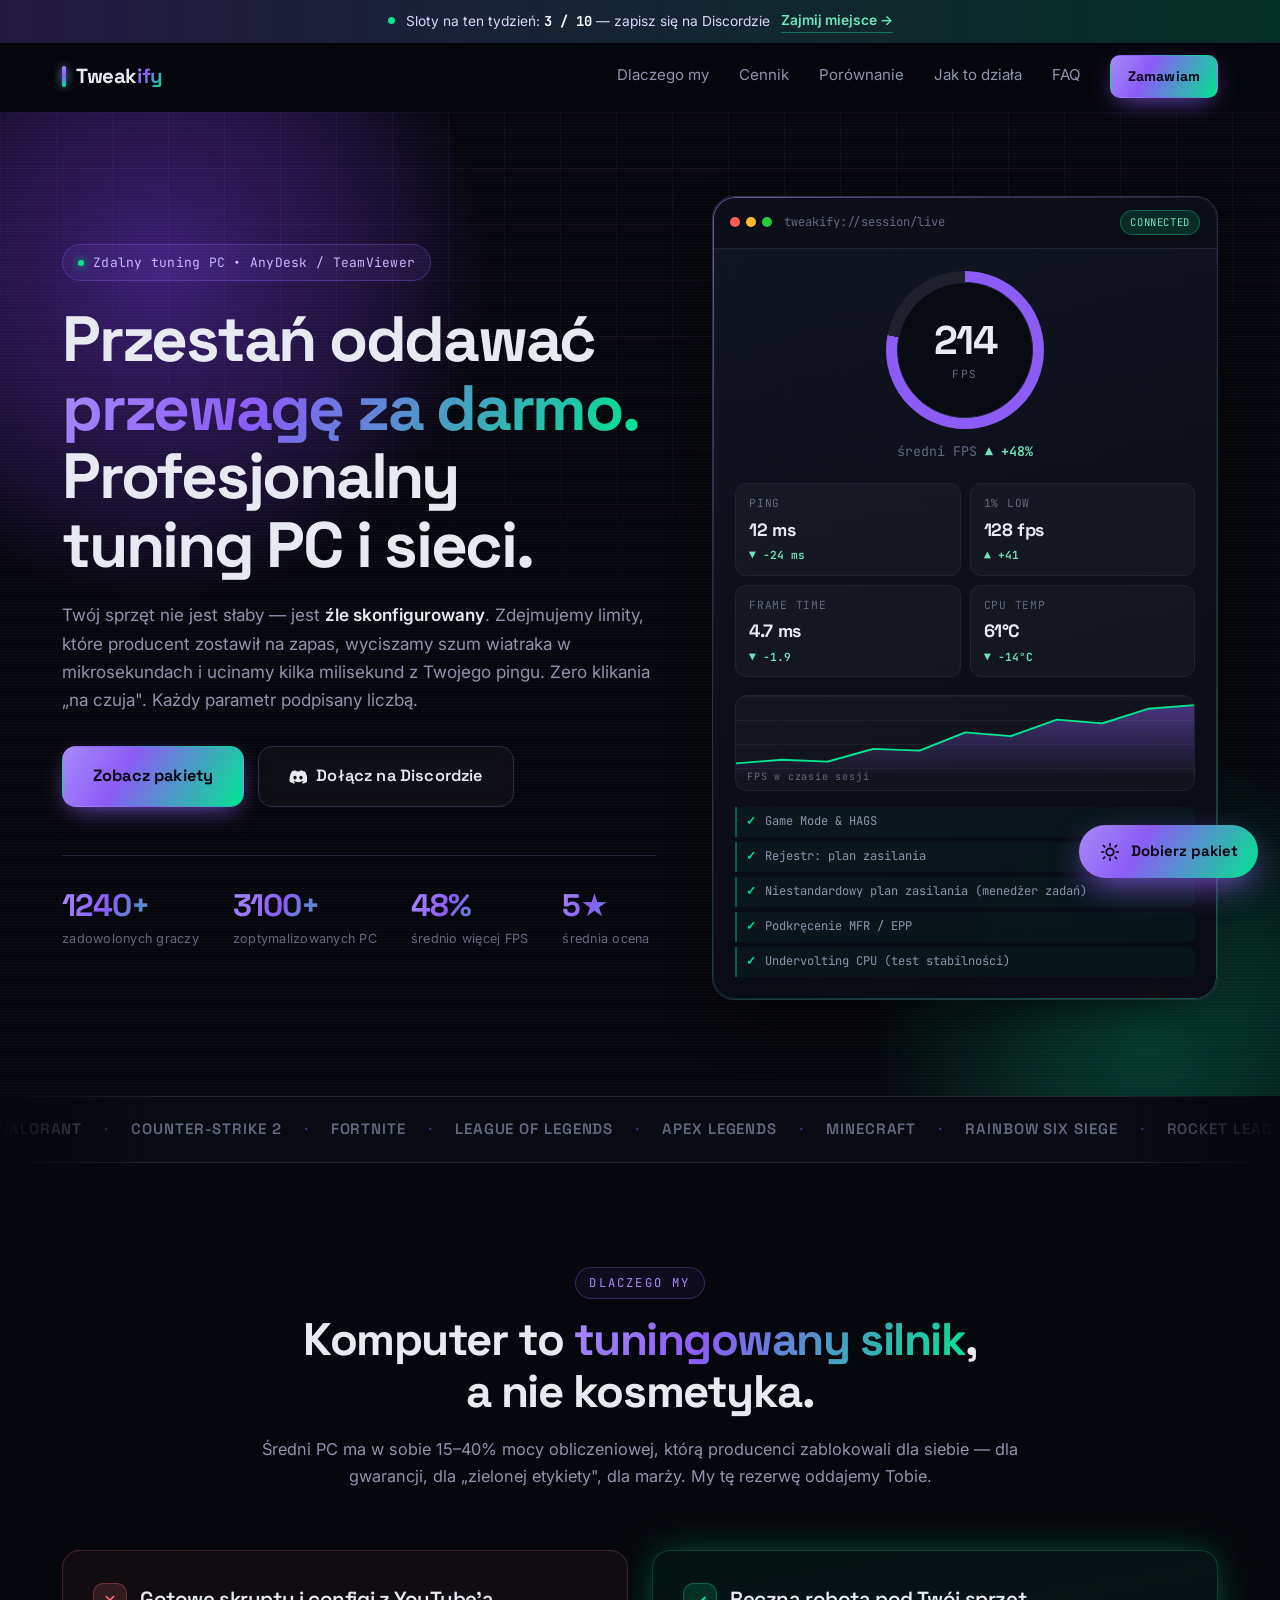
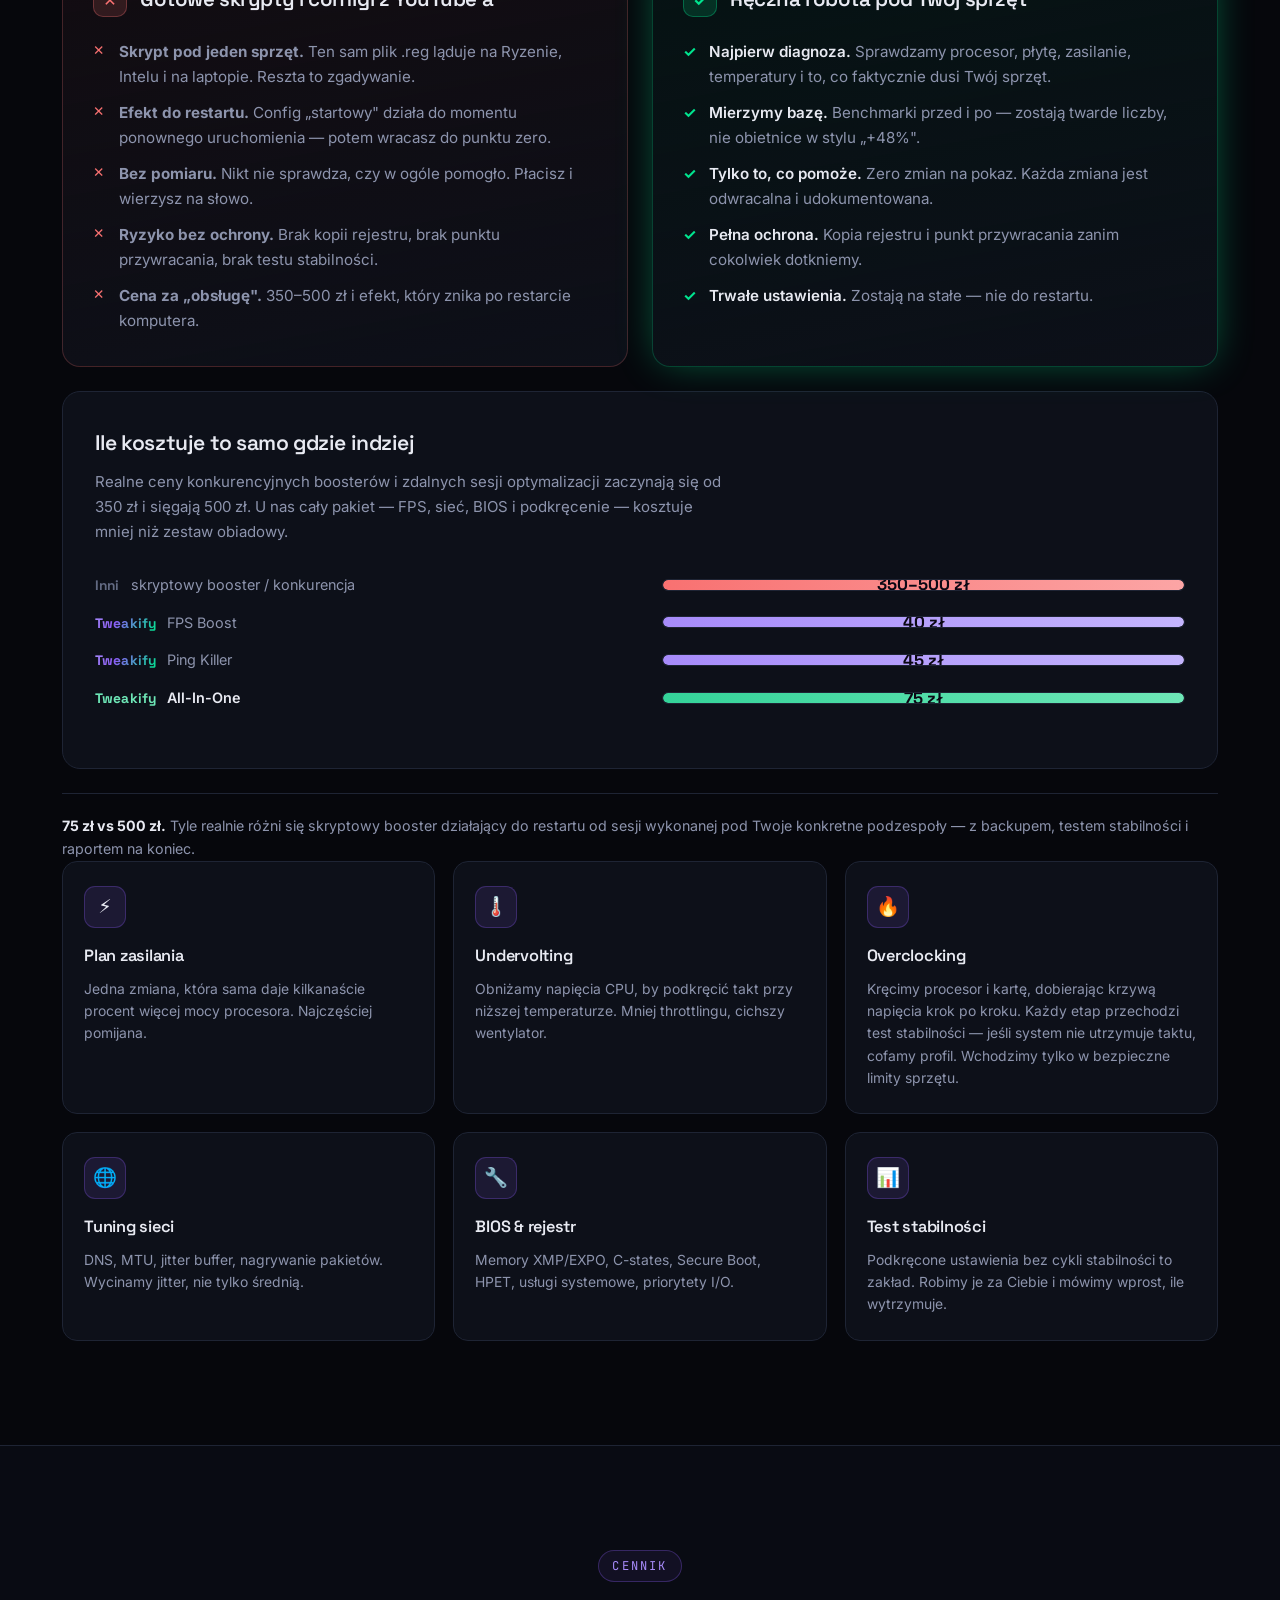
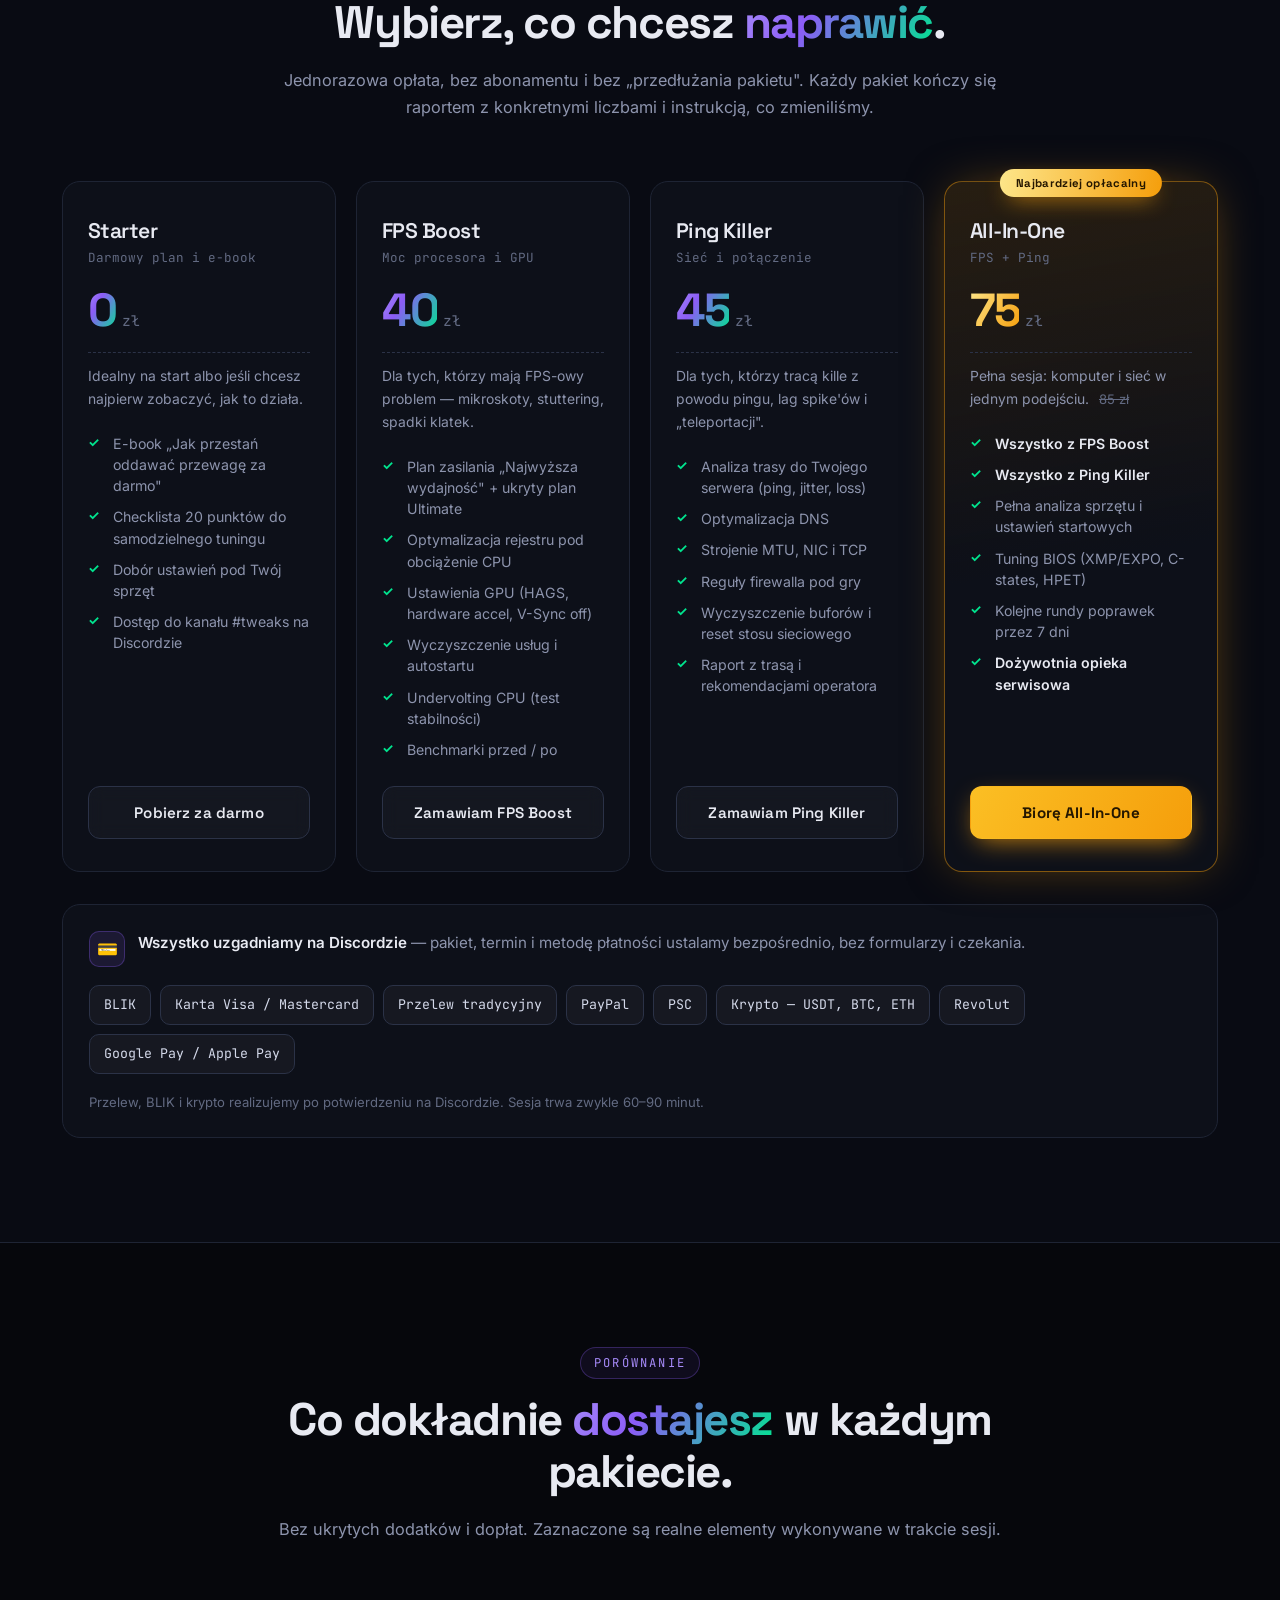
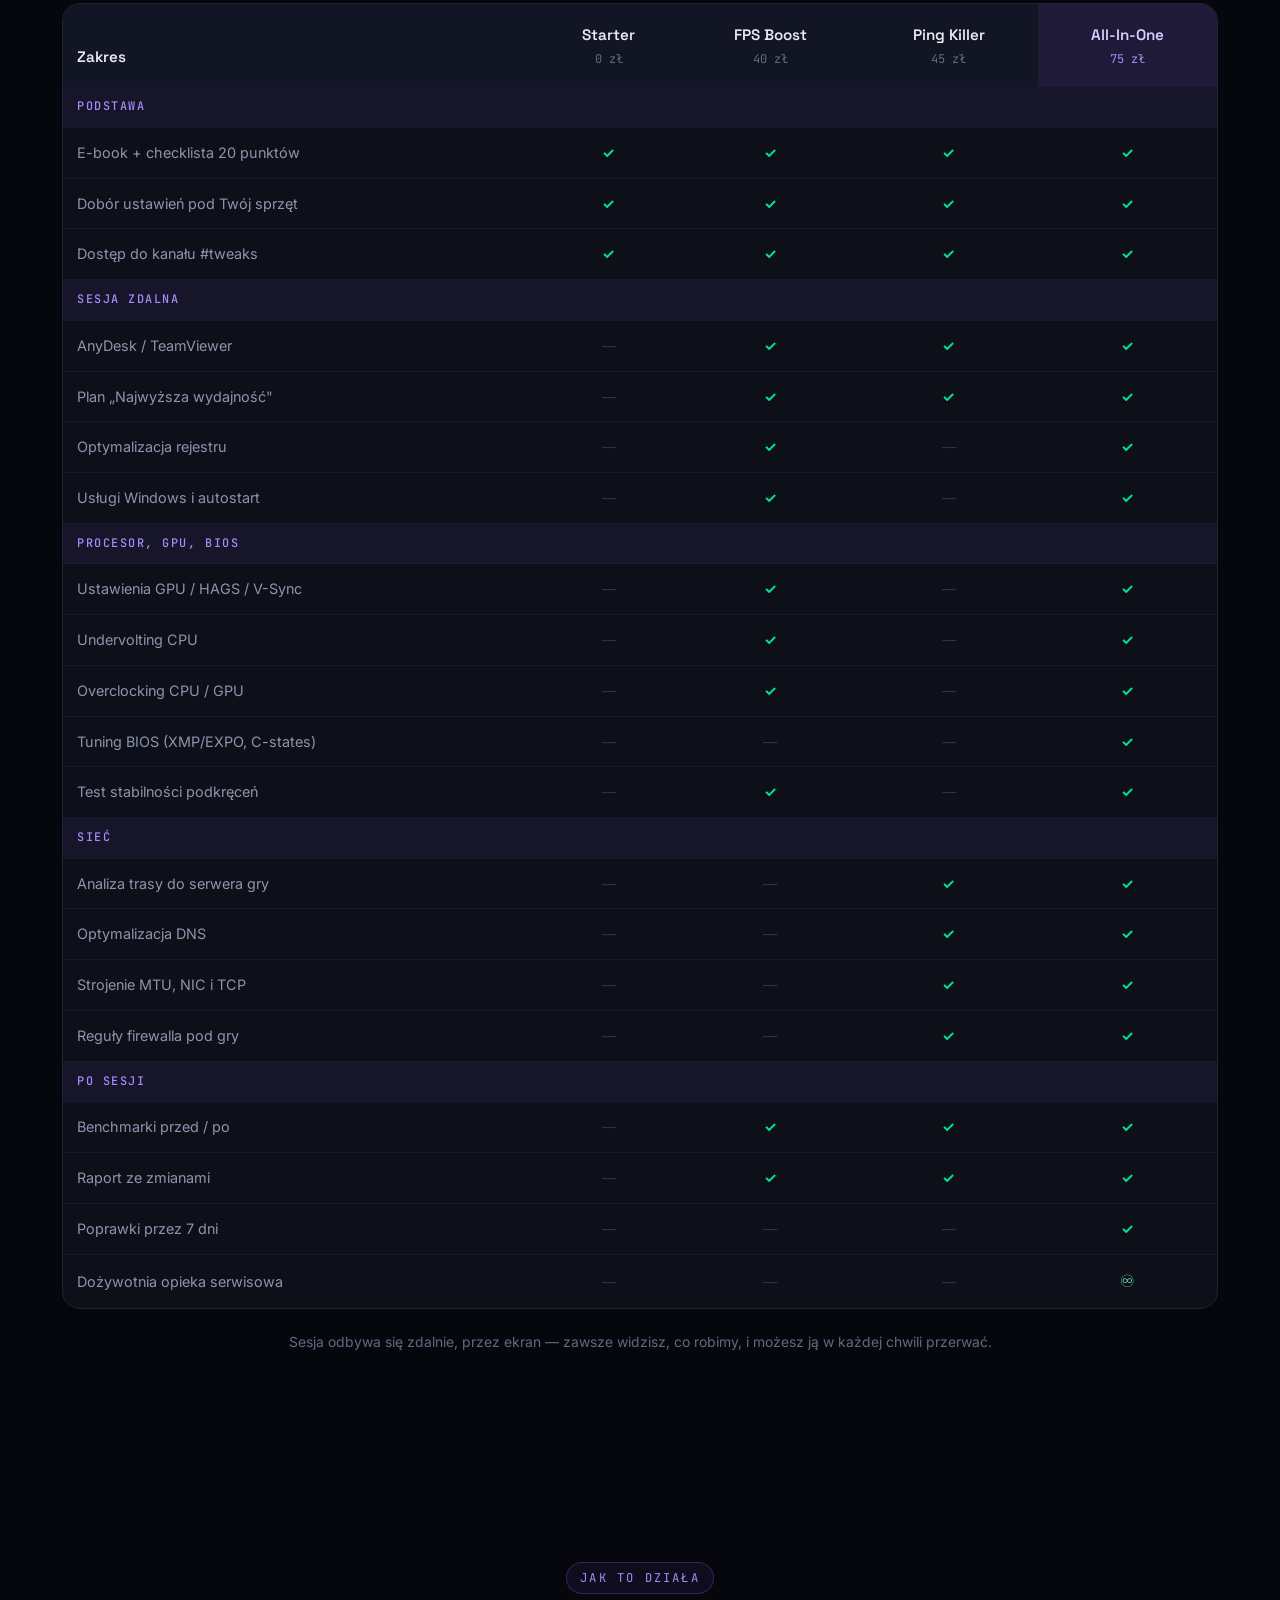
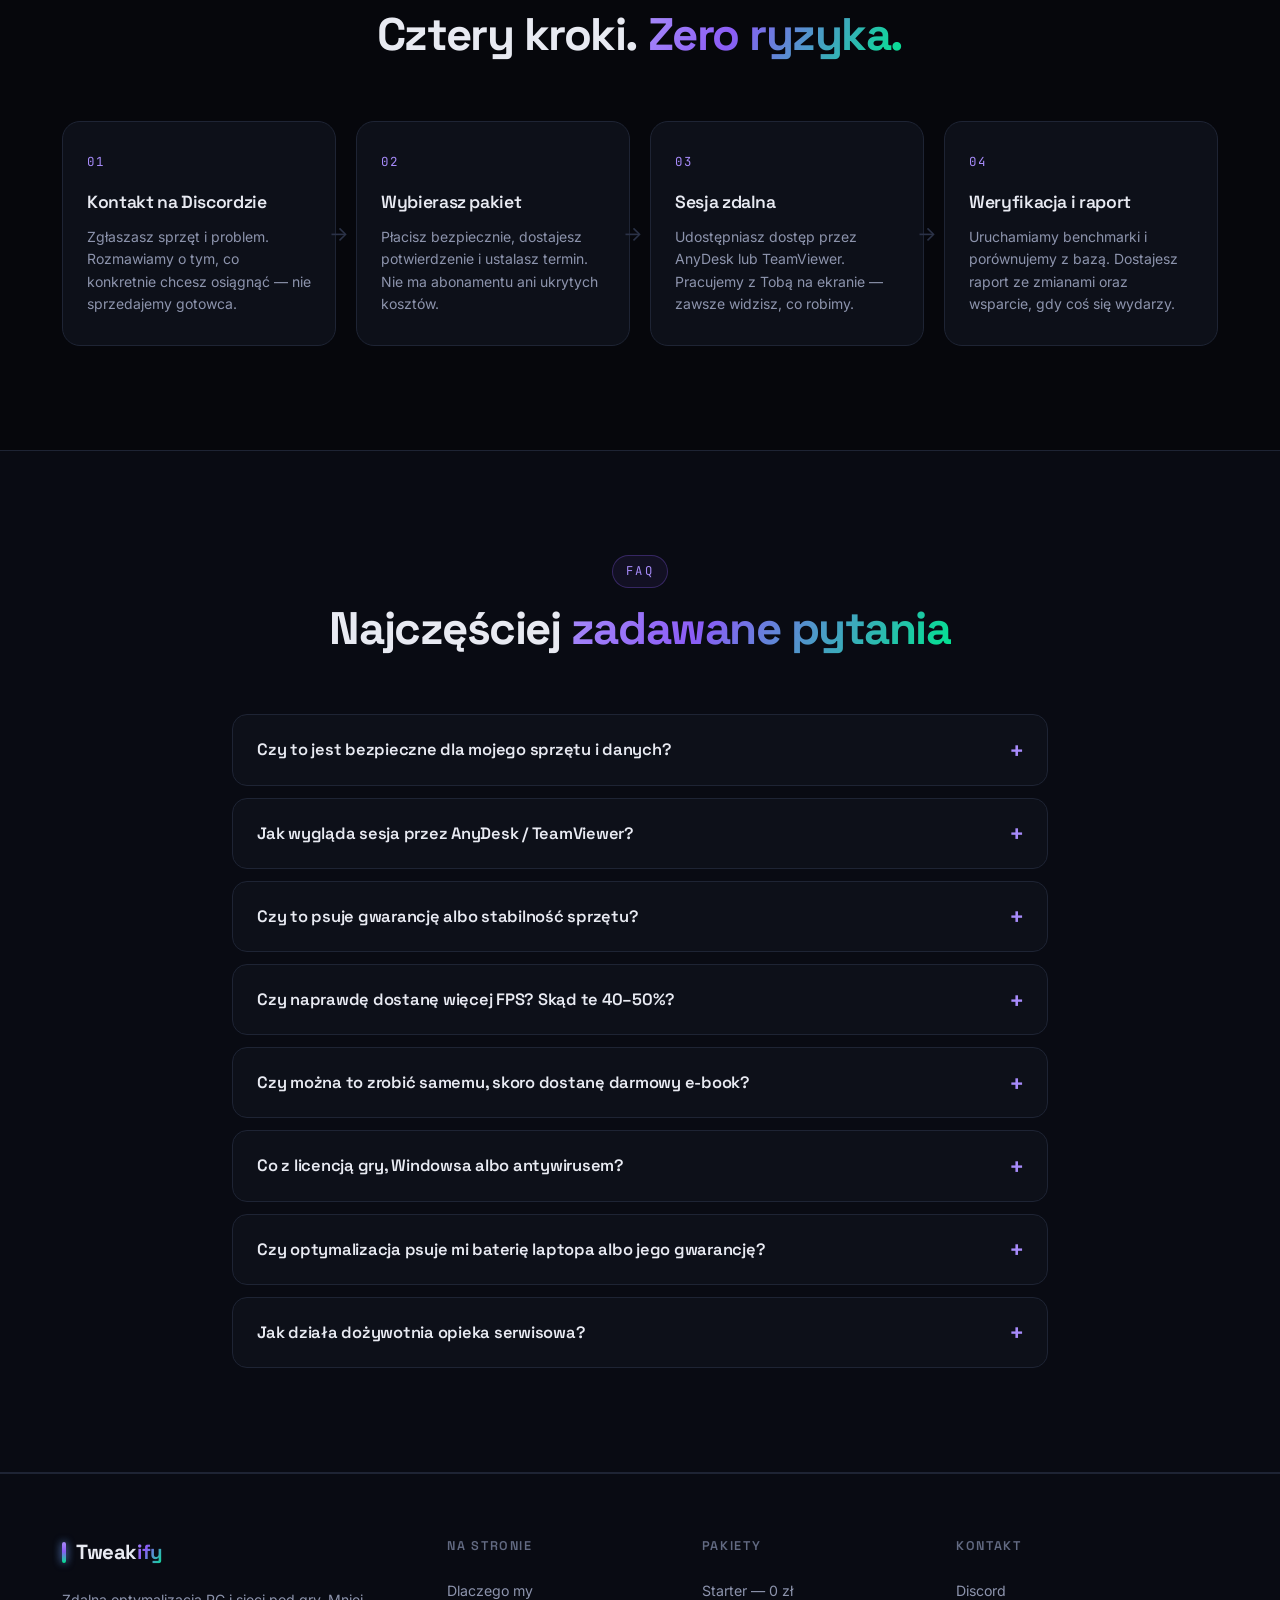
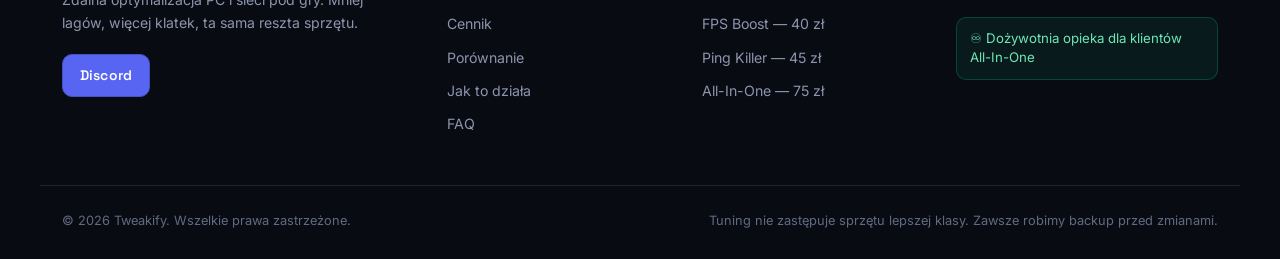
==== commit 2f3f84eb: "OG image v3: bez wordmarku, 1200x630, rozmiary czcionek dobierane pomiarem" ====
--- a/index.html
+++ b/index.html
@@ -12,24 +12,23 @@
 
 <!-- Social
           1. Crawlery wymagaja BEZWZGLEDNEGO URL w og:image (nie "assets/...").
-          2. Plik ma wlasna nazwe (og-tweakify.png), a NIE ?v=N z query stringiem.
-             Discord przy cachowaniu obrazow normalizuje query string, wiec ?v=2
-             dalo ten sam stary obraz. Nowa nazwa pliku jednoznacznie rusza cache.
-             Przy kolejnej zmianie obrazka - zmien nazwe, nie query. -->
+          2. Plik ma wlasna nazwe (og-v3.png), a NIE ?v=N z query stringiem -
+             Discord normalizuje query string przy cache obrazow, wiec ?v nic nie dalo.
+          3. Przy kolejnej zmianie obrazka: zmien nazwe pliku, nie query string. -->
 <meta property="og:type" content="website">
 <meta property="og:locale" content="pl_PL">
 <meta property="og:site_name" content="Tweakify">
 <meta property="og:url" content="https://tweakify.duckdns.org/">
 <meta property="og:title" content="Tweakify — przestań oddawać przewagę za darmo">
 <meta property="og:description" content="Zdalny tuning PC i sieci przez AnyDesk / TeamViewer. Wyższe FPS, niższy ping, stabilne 1% low. Pakiety od 40 zł z dożywotnią opieką.">
-<meta property="og:image" content="https://tweakify.duckdns.org/assets/og-tweakify.png">
-<meta property="og:image:secure_url" content="https://tweakify.duckdns.org/assets/og-tweakify.png">
+<meta property="og:image" content="https://tweakify.duckdns.org/assets/og-v3.png">
+<meta property="og:image:secure_url" content="https://tweakify.duckdns.org/assets/og-v3.png">
 <meta property="og:image:type" content="image/png">
 <meta property="og:image:width" content="1200">
 <meta property="og:image:height" content="630">
 <meta property="og:image:alt" content="Tweakify — zdalna optymalizacja PC i sieci pod gry">
 <meta name="twitter:card" content="summary_large_image">
-<meta name="twitter:image" content="https://tweakify.duckdns.org/assets/og-tweakify.png">
+<meta name="twitter:image" content="https://tweakify.duckdns.org/assets/og-v3.png">
 <meta name="twitter:image:alt" content="Tweakify — zdalna optymalizacja PC i sieci pod gry">
 
 <link rel="preconnect" href="https://fonts.googleapis.com">
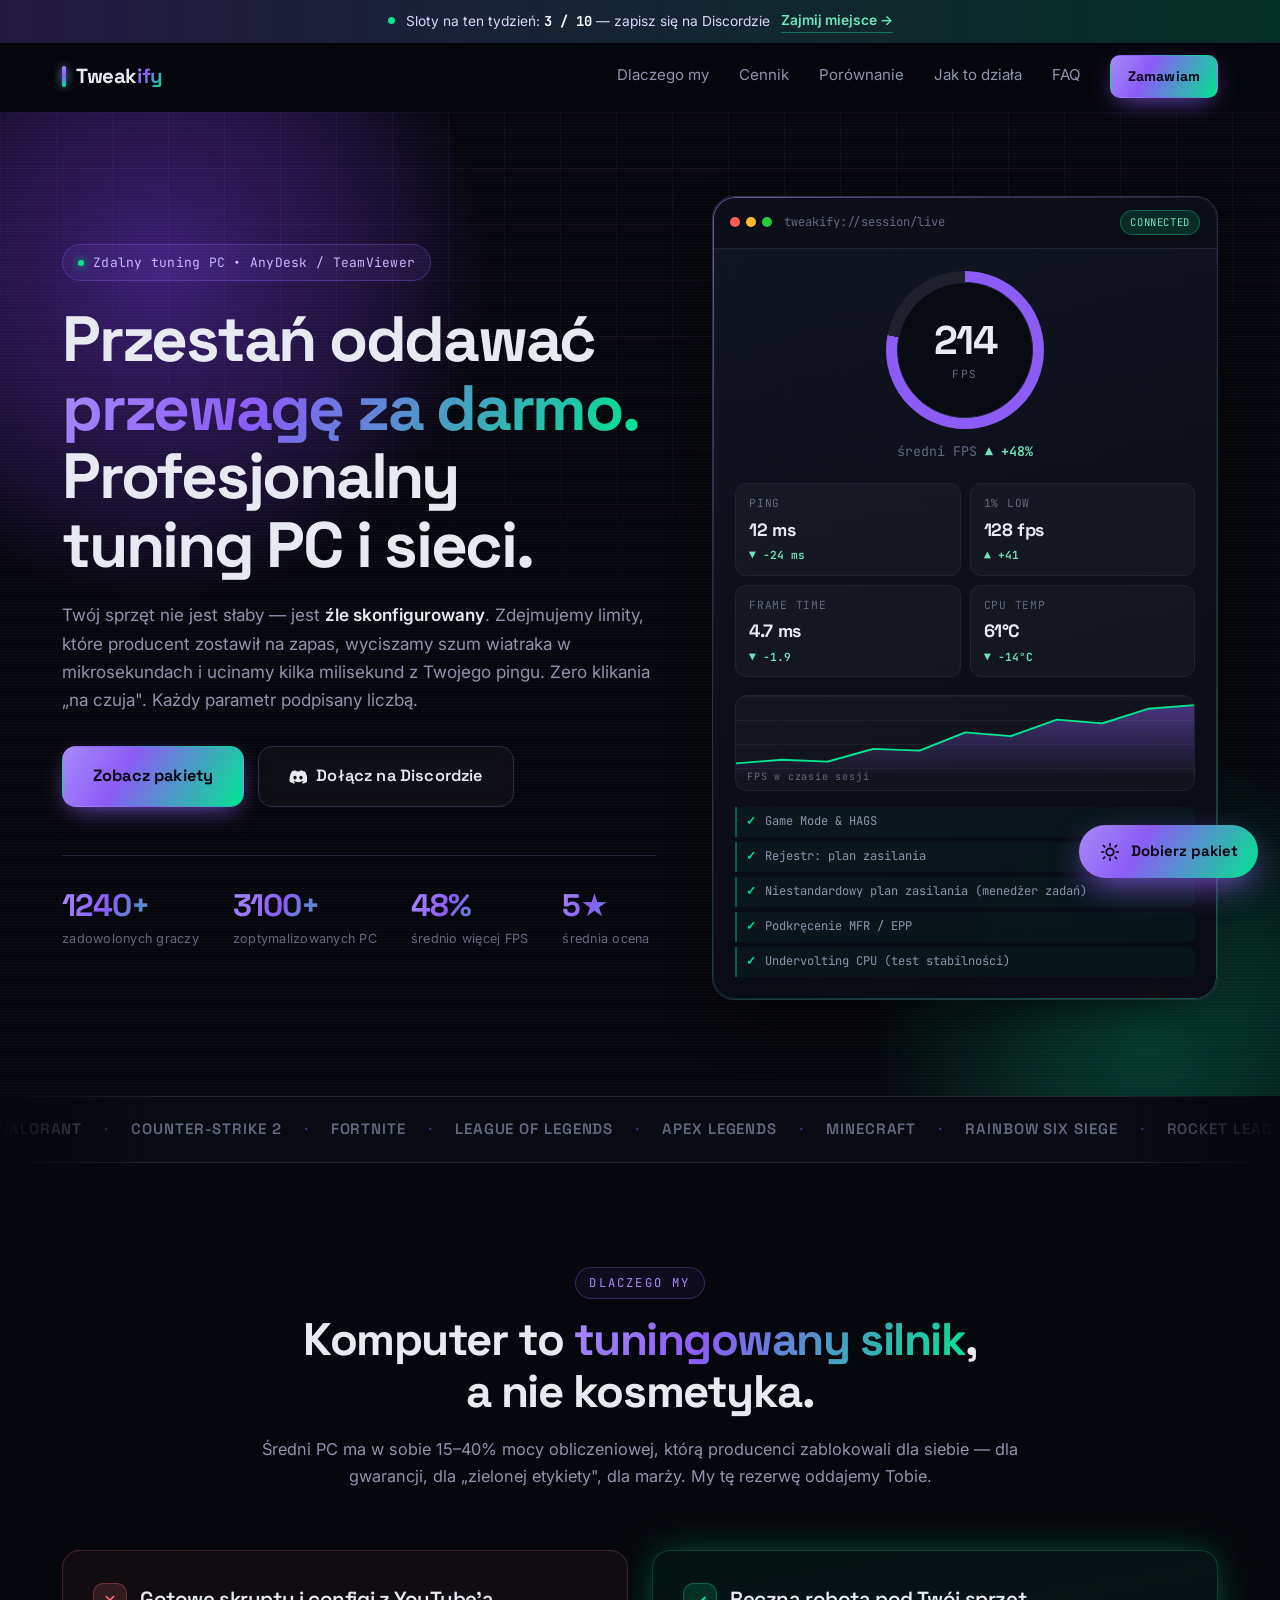
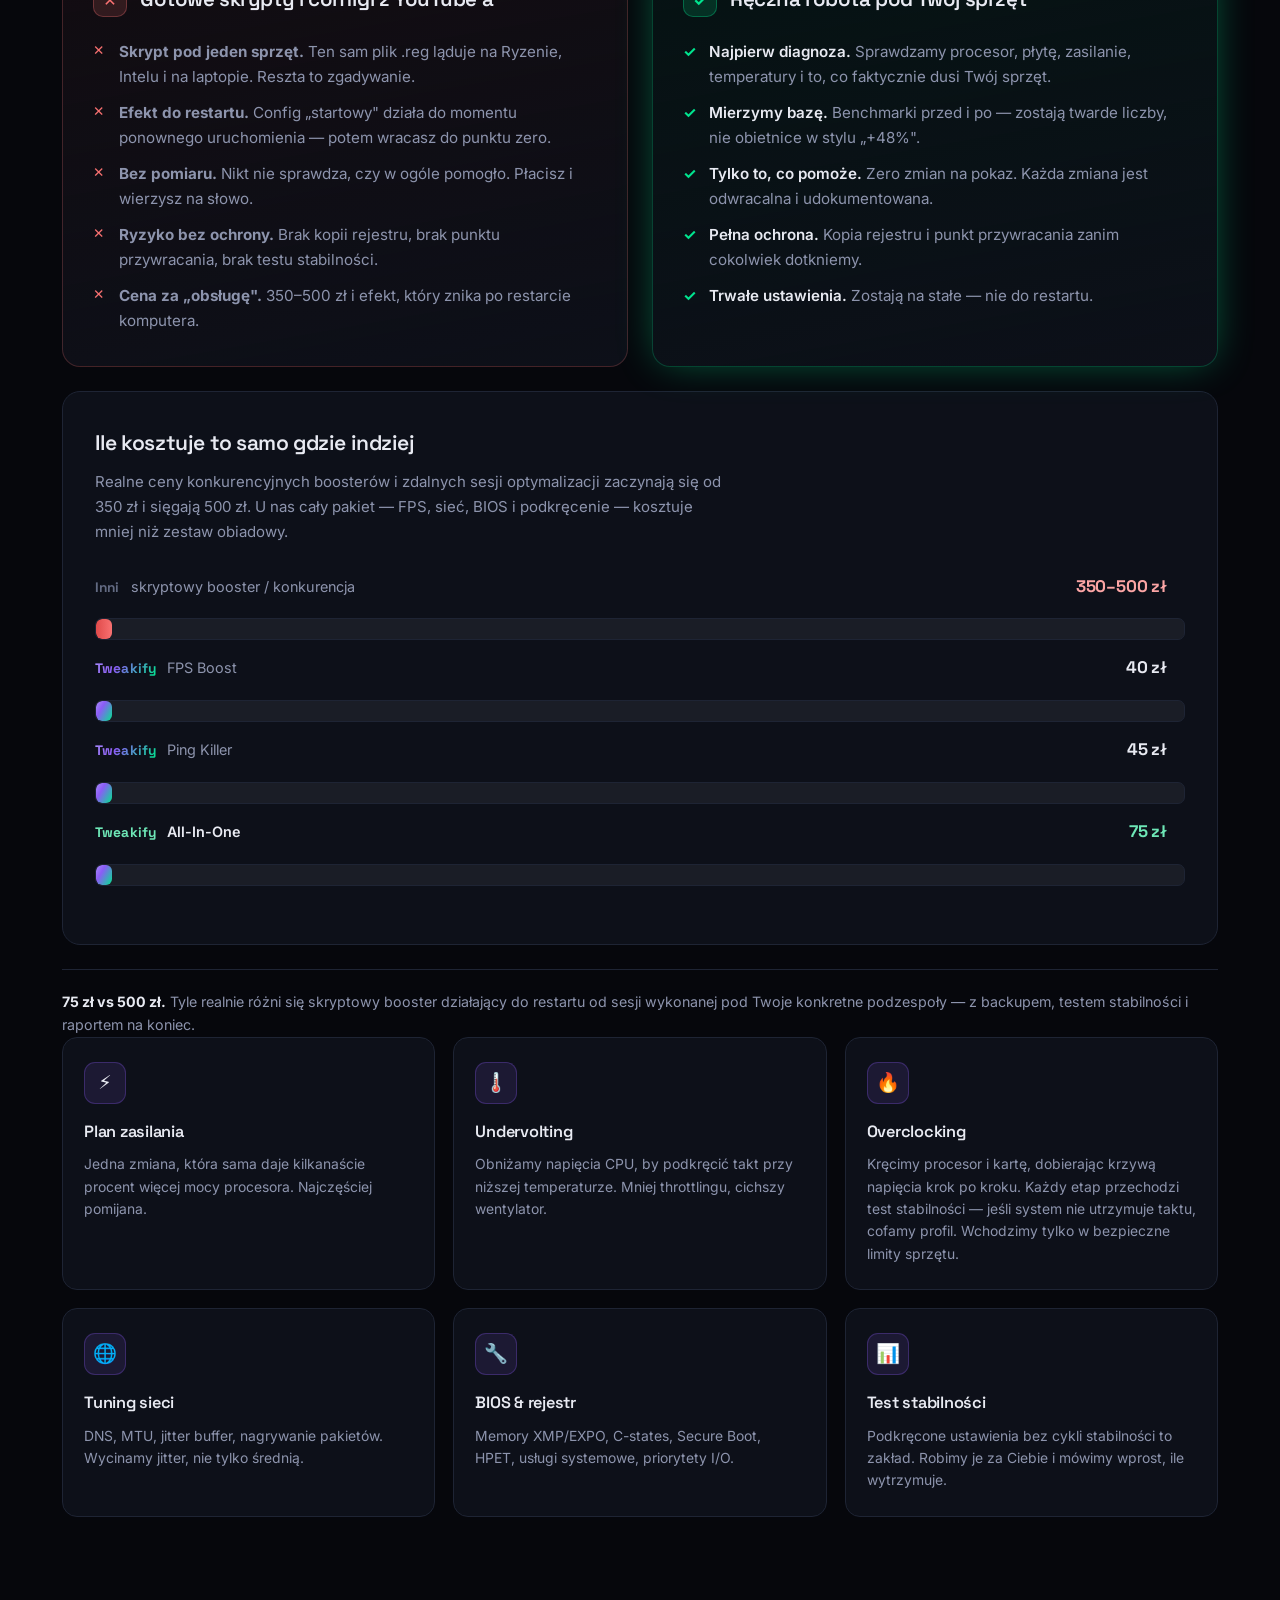
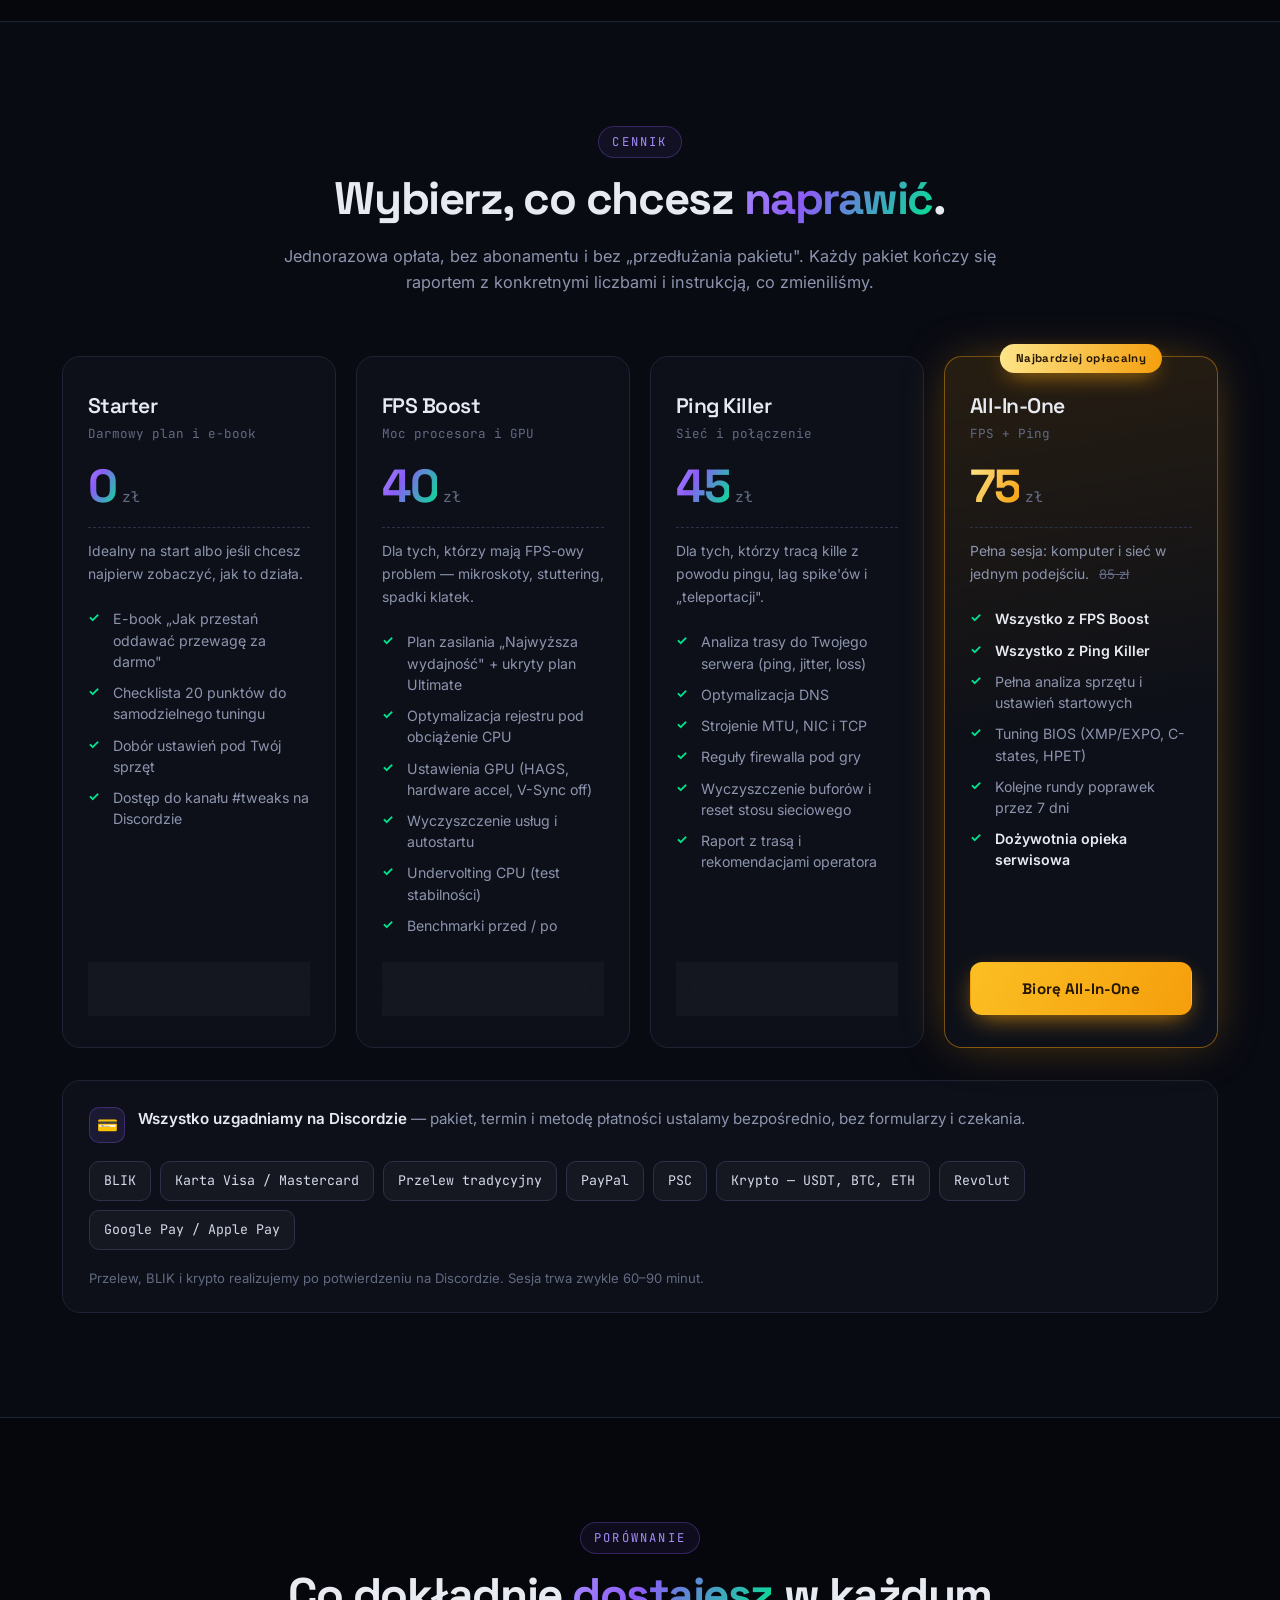
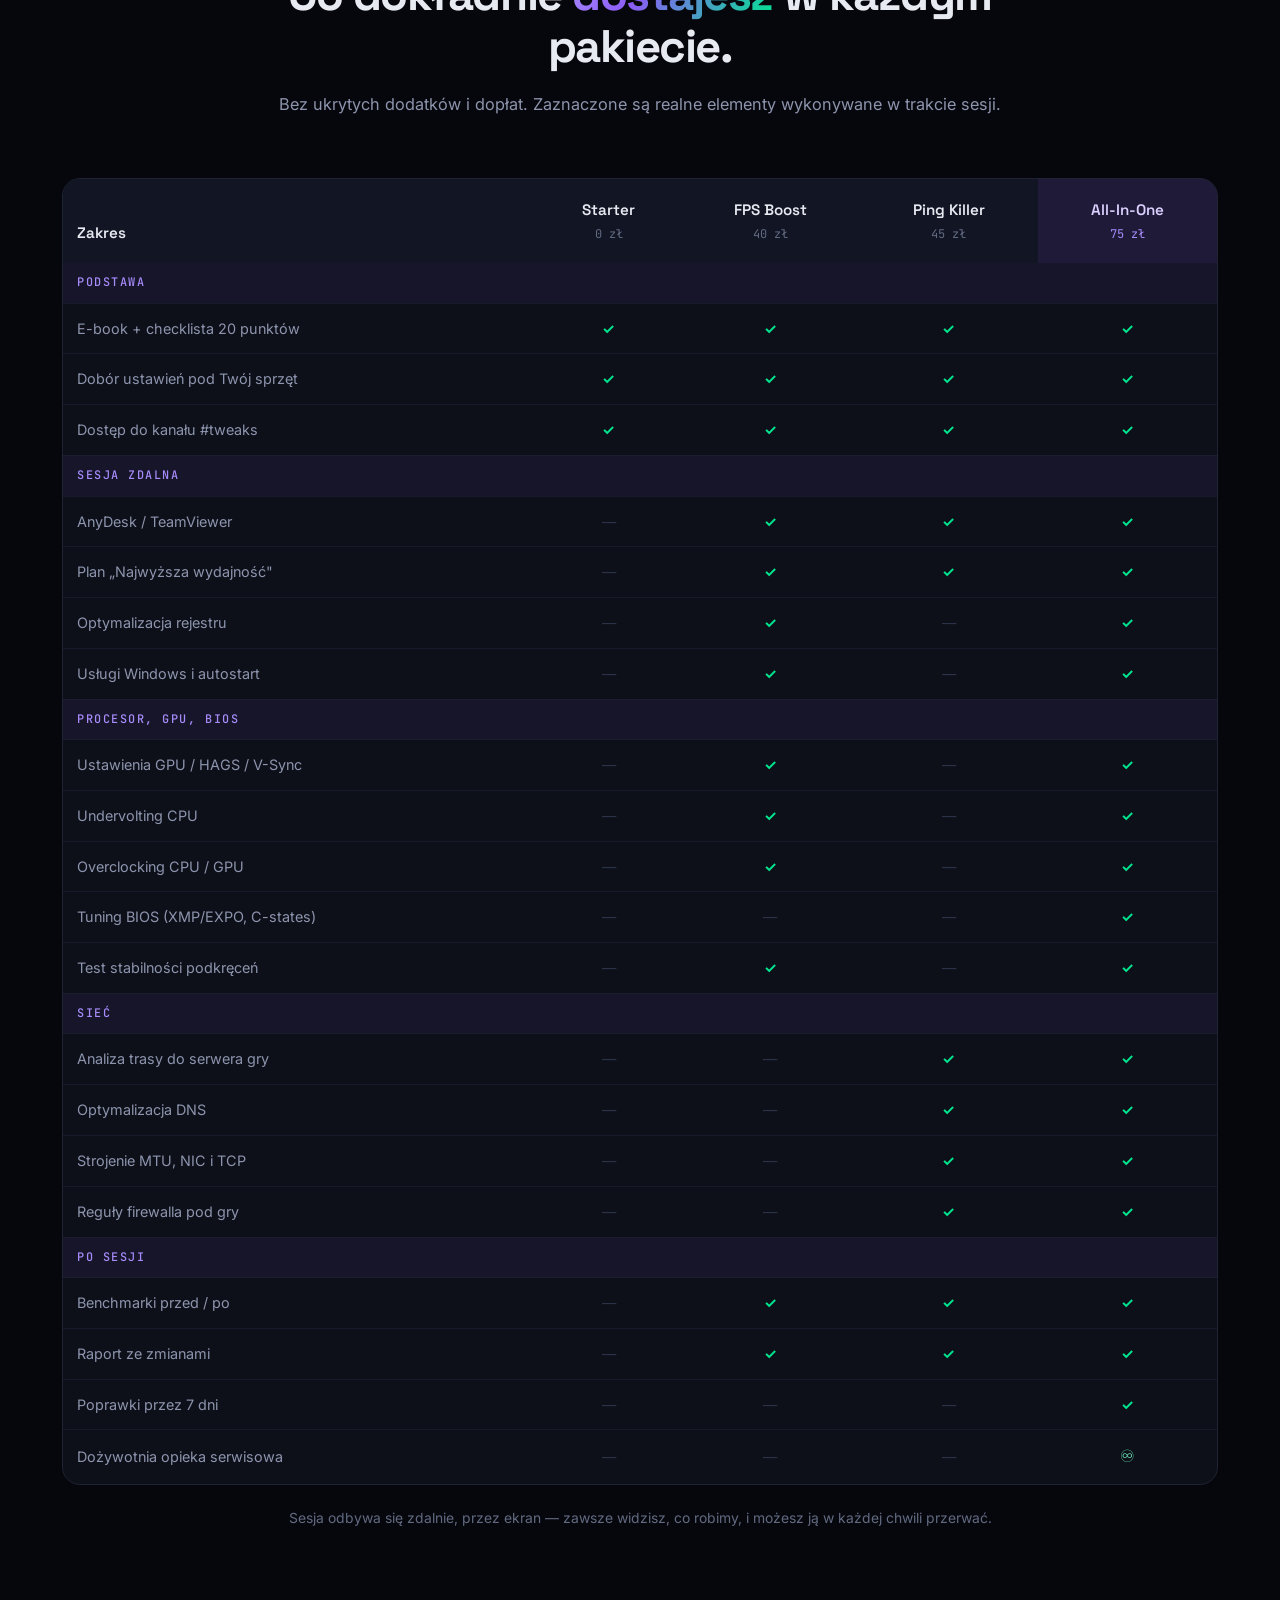
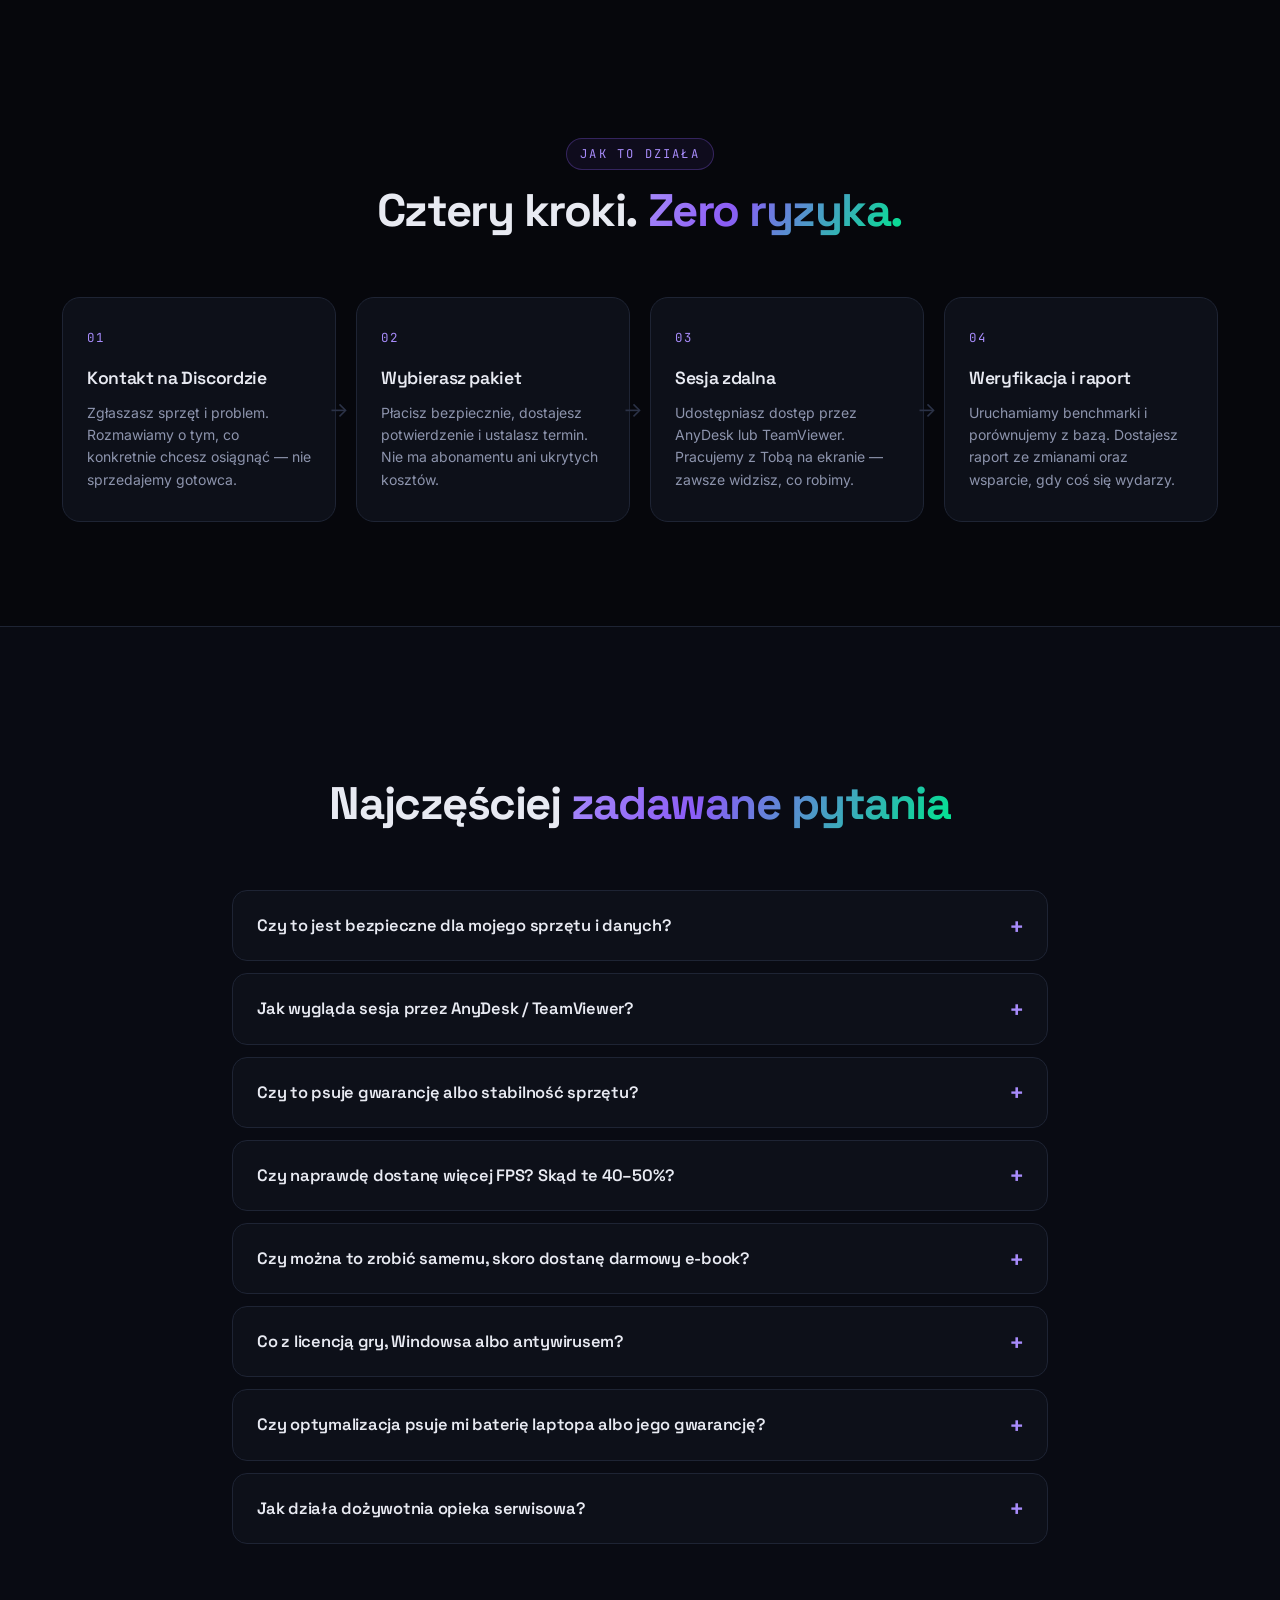
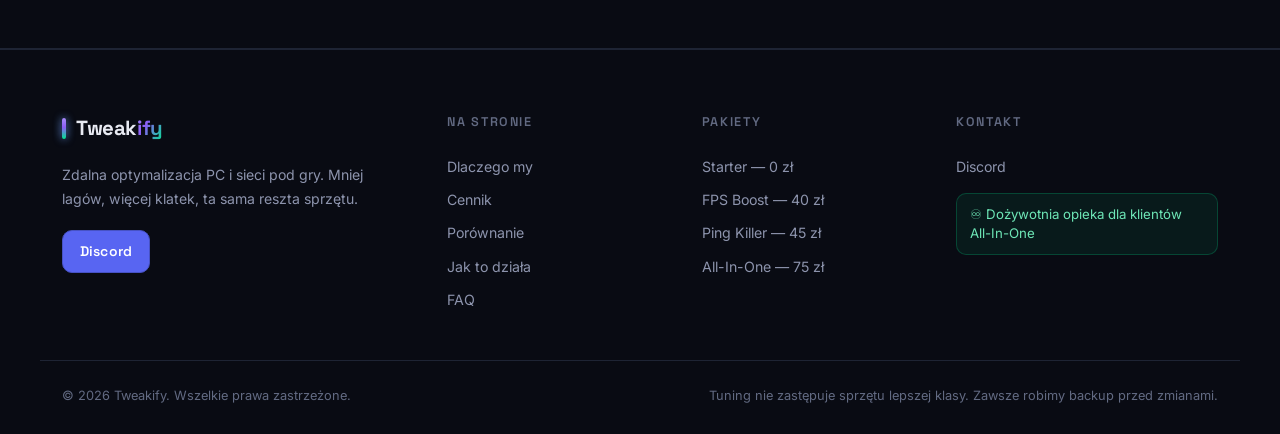
==== commit 80acf82a: "Kotwica cenowa: tor rownej dlugosci + wypelnienie proporcjonalne do ceny, cena w osobnej kolumnie" ====
--- a/index.html
+++ b/index.html
@@ -248,22 +248,26 @@
         <p>Realne ceny konkurencyjnych boosterów i zdalnych sesji optymalizacji zaczynają się od 350 zł i sięgają 500 zł. U nas cały pakiet — FPS, sieć, BIOS i podkręcenie — kosztuje mniej niż zestaw obiadowy.</p>
       </div>
 
-            <div class="anchor__rows">
+                  <div class="anchor__rows">
         <div class="anchor__row">
           <span class="anchor__name"><b class="anchor__brand anchor__brand--them">Inni</b> skryptowy booster / konkurencja</span>
-          <span class="anchor__bar anchor__bar--bad"><i></i><b class="anchor__in">350–500 zł</b></span>
+          <span class="anchor__track anchor__track--bad"><i style="--p:100%"></i></span>
+          <b class="anchor__in anchor__in--bad">350–500 zł</b>
         </div>
         <div class="anchor__row">
           <span class="anchor__name"><b class="anchor__brand">Tweakify</b> FPS Boost</span>
-          <span class="anchor__bar anchor__bar--mid"><i></i><b class="anchor__in">40 zł</b></span>
+          <span class="anchor__track"><i style="--p:8%"></i></span>
+          <b class="anchor__in ">40 zł</b>
         </div>
         <div class="anchor__row">
           <span class="anchor__name"><b class="anchor__brand">Tweakify</b> Ping Killer</span>
-          <span class="anchor__bar anchor__bar--mid"><i></i><b class="anchor__in">45 zł</b></span>
+          <span class="anchor__track"><i style="--p:9%"></i></span>
+          <b class="anchor__in ">45 zł</b>
         </div>
         <div class="anchor__row anchor__row--us">
           <span class="anchor__name"><b class="anchor__brand">Tweakify</b> All-In-One</span>
-          <span class="anchor__bar anchor__bar--good"><i></i><b class="anchor__in">75 zł</b></span>
+          <span class="anchor__track"><i style="--p:15%"></i></span>
+          <b class="anchor__in anchor__in--good">75 zł</b>
         </div>
       </div>
     </div>
--- a/assets/css/style.css
+++ b/assets/css/style.css
@@ -267,8 +267,10 @@
 
 .feat-grid{display:grid;grid-template-columns:repeat(3,1fr);gap:18px}
 .anchor{padding:28px 24px}
-.anchor__row{grid-template-columns:1fr;gap:7px}
-.anchor__in{font-size:.98rem}
+.anchor__row{grid-template-columns:1fr auto;gap:6px 12px}
+.anchor__track{grid-column:1 / -1;order:3}
+.anchor__name{order:1}
+.anchor__in{order:2;min-width:0;font-size:.98rem}
 .feat{background:var(--surface);border:1px solid var(--line);border-radius:15px;padding:24px 21px;transition:border-color .25s,transform .25s,background .25s}
 .feat:hover{border-color:rgba(139,92,246,.45);transform:translateY(-4px);background:var(--surface-2)}
 .feat__ico{display:inline-grid;place-items:center;width:42px;height:42px;border-radius:11px;background:rgba(139,92,246,.12);border:1px solid rgba(139,92,246,.28);font-size:1.2rem;margin-bottom:15px}
@@ -284,20 +286,27 @@
 .anchor__head p{color:var(--muted);font-size:.94rem;max-width:70ch}
 .anchor__rows{display:grid;gap:14px;margin:28px 0 24px}
 .anchor__row{display:grid;grid-template-columns:minmax(150px,1.05fr) 1fr;align-items:center;gap:18px}
-/* pasek: jednakowa dlugosc, cena siedzi WEWNATRZ - dzieki temu wszystkie
-   rzedy wygladaja identycznie, a roznice cen czyta sie z jednego miejsca */
-.anchor__bar{
-  position:relative;height:44px;border-radius:12px;
-  display:flex;align-items:center;justify-content:center;
-  overflow:hidden;border:1px solid var(--line);background:rgba(255,255,255,.05);
-}
-.anchor__bar i{position:absolute;inset:0;width:100%;height:100%;border-radius:12px}
+/* Tor jest ZAWSZE tej samej dlugosci, wypelnienie rosnie proporcjonalnie do ceny.
+   Cena stoi w osobnej kolumnie poza torem - inaczej przy 8% szerokosci
+   tekst "40 zl" nie miescilby sie wypelnieniu i bylby uciety. */
+.anchor__row{display:grid;grid-template-columns:minmax(150px,1fr) 1.5fr auto;align-items:center;gap:18px}
+.anchor__track{
+  position:relative;height:22px;border-radius:7px;
+  background:rgba(255,255,255,.055);border:1px solid var(--line);overflow:hidden;
+}
+.anchor__track i{
+  position:absolute;top:0;bottom:0;left:0;
+  width:var(--p,100%);min-width:16px;border-radius:6px;
+  background:var(--grad);
+  transition:width .5s cubic-bezier(.2,.8,.25,1);
+}
+.anchor__track--bad i{background:linear-gradient(90deg,#e04a4a,#f87171)}
 .anchor__in{
-  position:relative;z-index:1;
-  font-family:var(--font-d);font-weight:700;
-  font-size:1.05rem;line-height:1;letter-spacing:0;
-  color:#0a0713;white-space:nowrap;
-}
+  font-family:var(--font-d);font-weight:700;font-size:1.05rem;
+  letter-spacing:-.01em;color:var(--text);white-space:nowrap;min-width:88px;text-align:right;
+}
+.anchor__in--bad{color:#fca5a5}
+.anchor__in--good{color:var(--green-2)}
 .anchor__name{font-size:.9rem;color:var(--muted)}
 .anchor__brand{
   font-family:var(--font-d);font-weight:700;font-size:.86rem;letter-spacing:.01em;
@@ -312,6 +321,7 @@
 .anchor__bar--bad i{background:linear-gradient(90deg,#f87171,#fca5a5)}
 .anchor__bar--mid i{background:linear-gradient(90deg,#a78bfa,#c4b5fd)}
 .anchor__bar--good i{background:linear-gradient(90deg,#34d399,#6ee7b7)}
+.anchor__track--good i{background:linear-gradient(90deg,#00c97a,#6ee7b7)}
 .anchor__note{font-size:.89rem;color:var(--muted);border-top:1px solid var(--line);padding-top:20px}
 .anchor__note b{color:var(--text)}
 
@@ -571,7 +581,10 @@
   .console{max-width:560px}
   .price-grid{grid-template-columns:repeat(2,1fr);max-width:840px;margin-inline:auto}
   .feat-grid{grid-template-columns:repeat(2,1fr)}
-  .anchor__row{grid-template-columns:minmax(130px,1.2fr) 1fr}
+  .anchor__row{grid-template-columns:minmax(130px,1fr) 1.3fr auto;gap:14px}
+  .anchor__track{grid-column:auto;order:0}
+  .anchor__name{order:0}
+  .anchor__in{order:0}
   .steps{grid-template-columns:repeat(2,1fr)}
   .step::after{content:""}
   .footer__in{grid-template-columns:1fr 1fr;gap:34px}
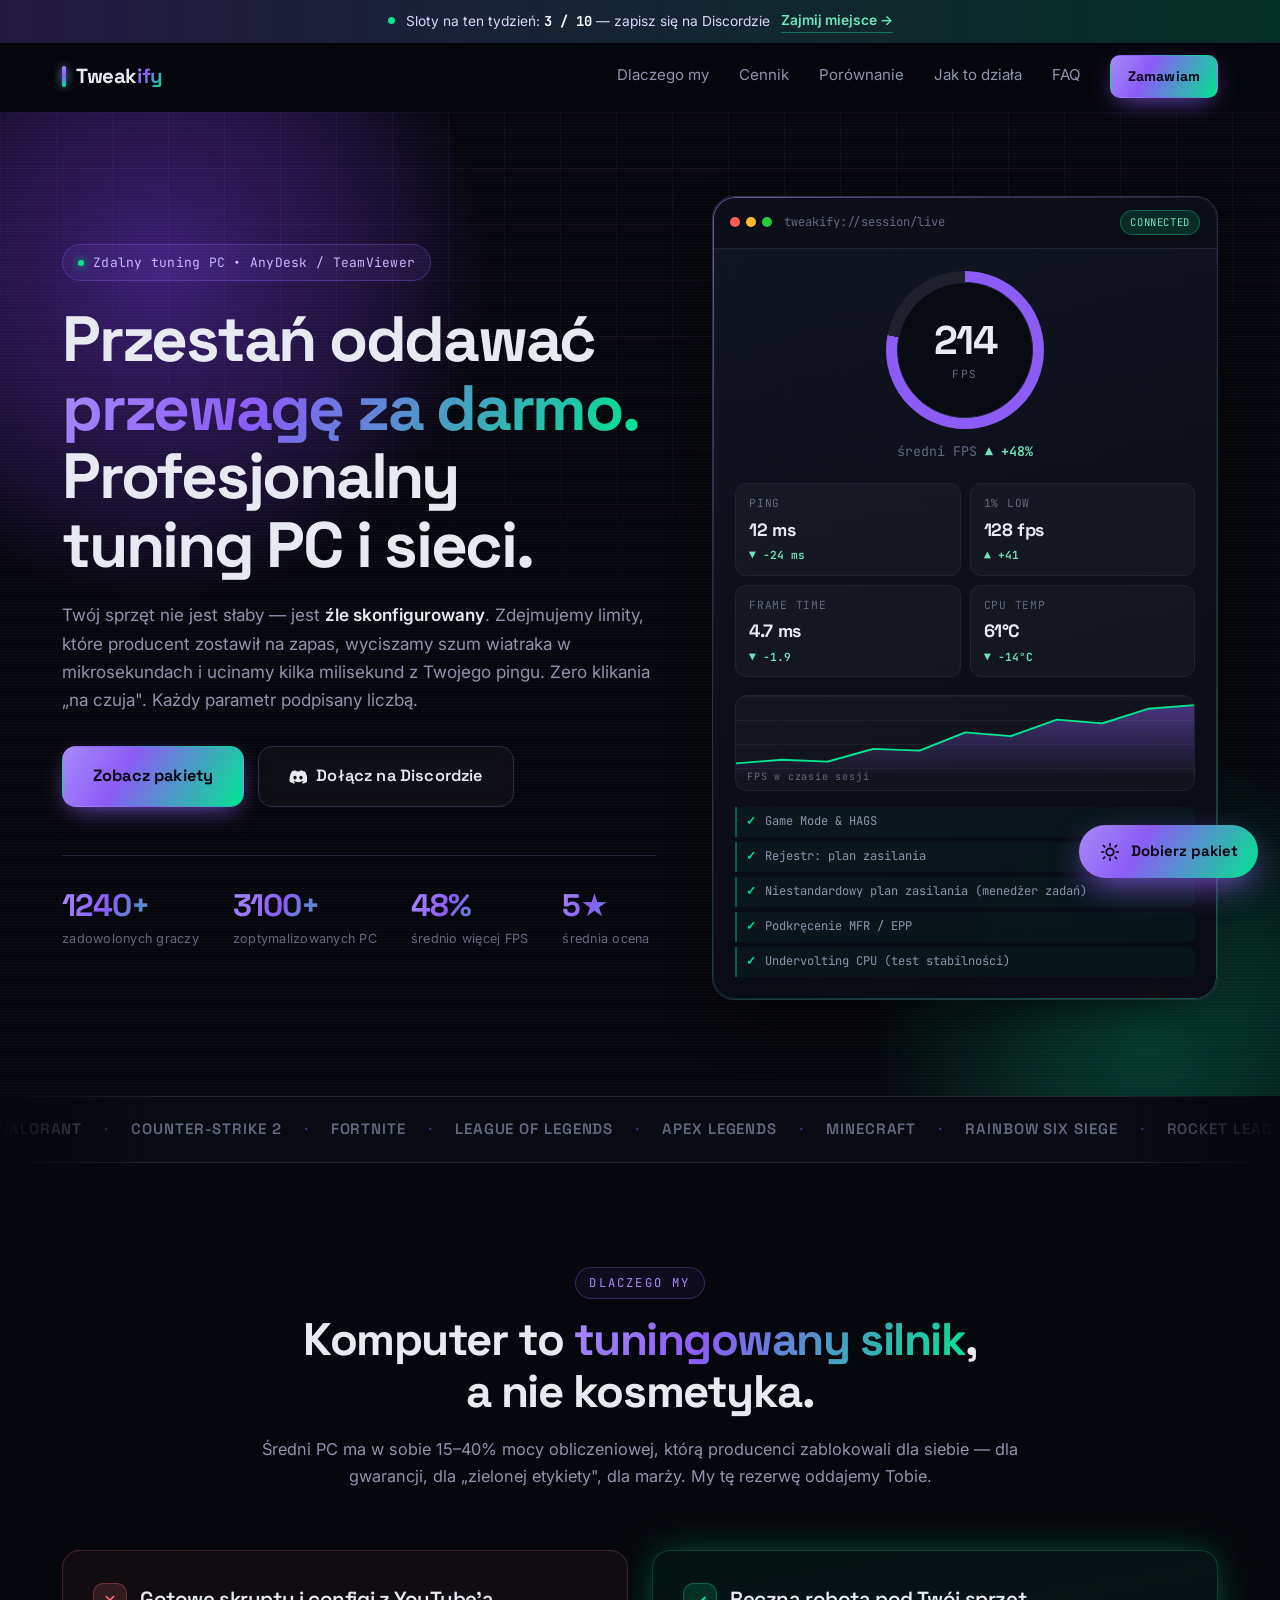
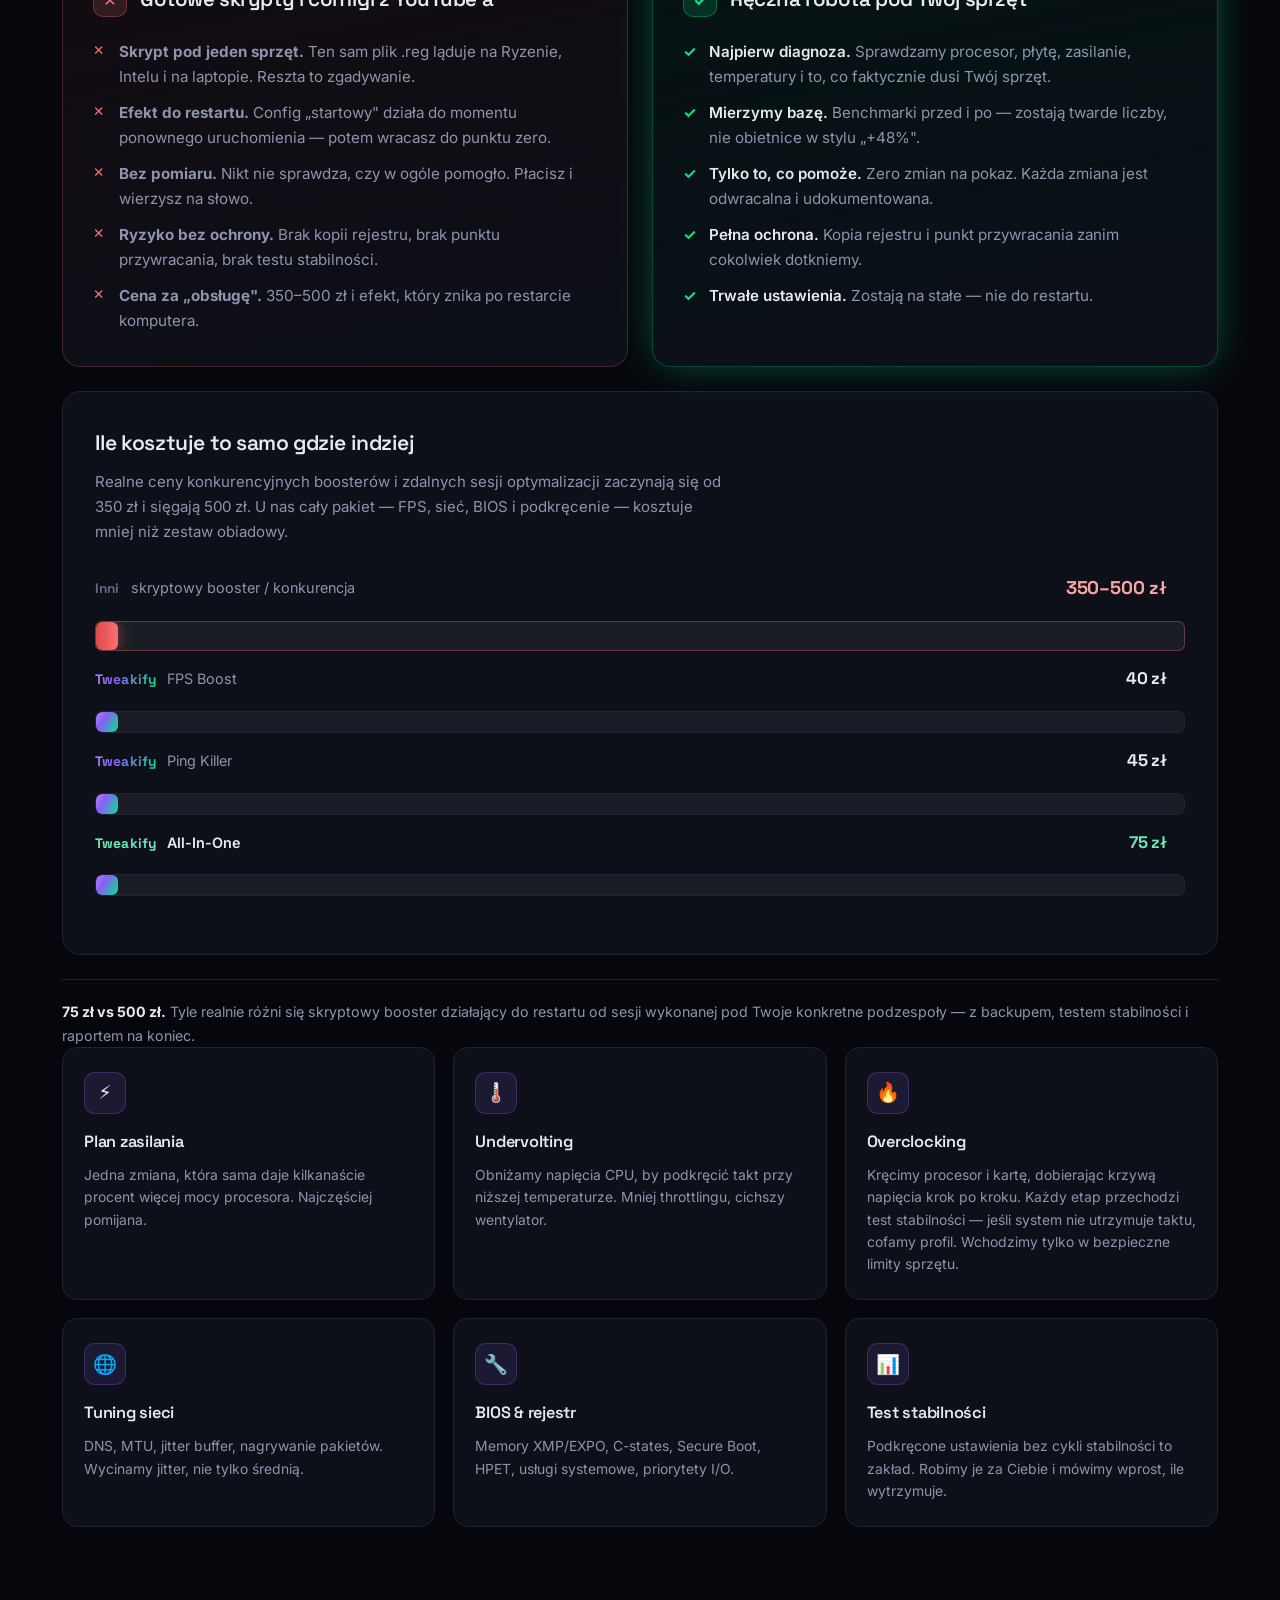
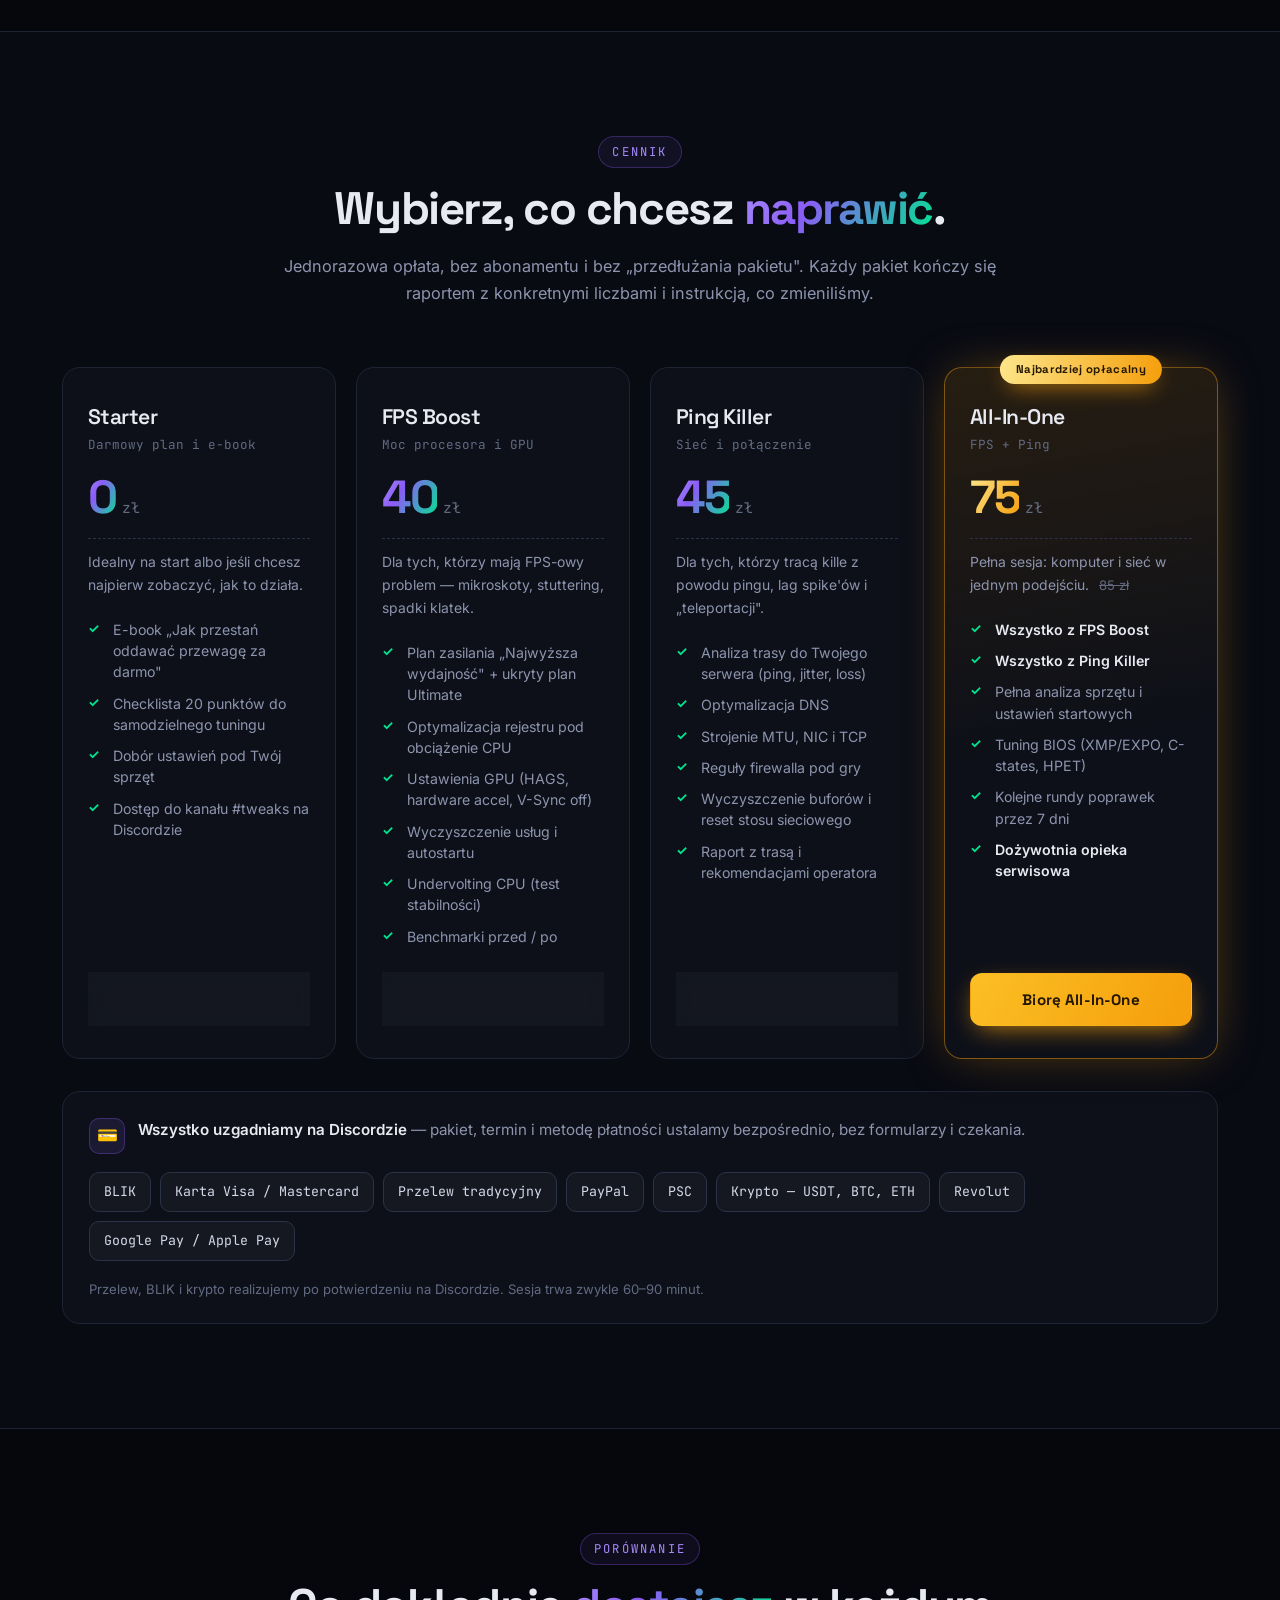
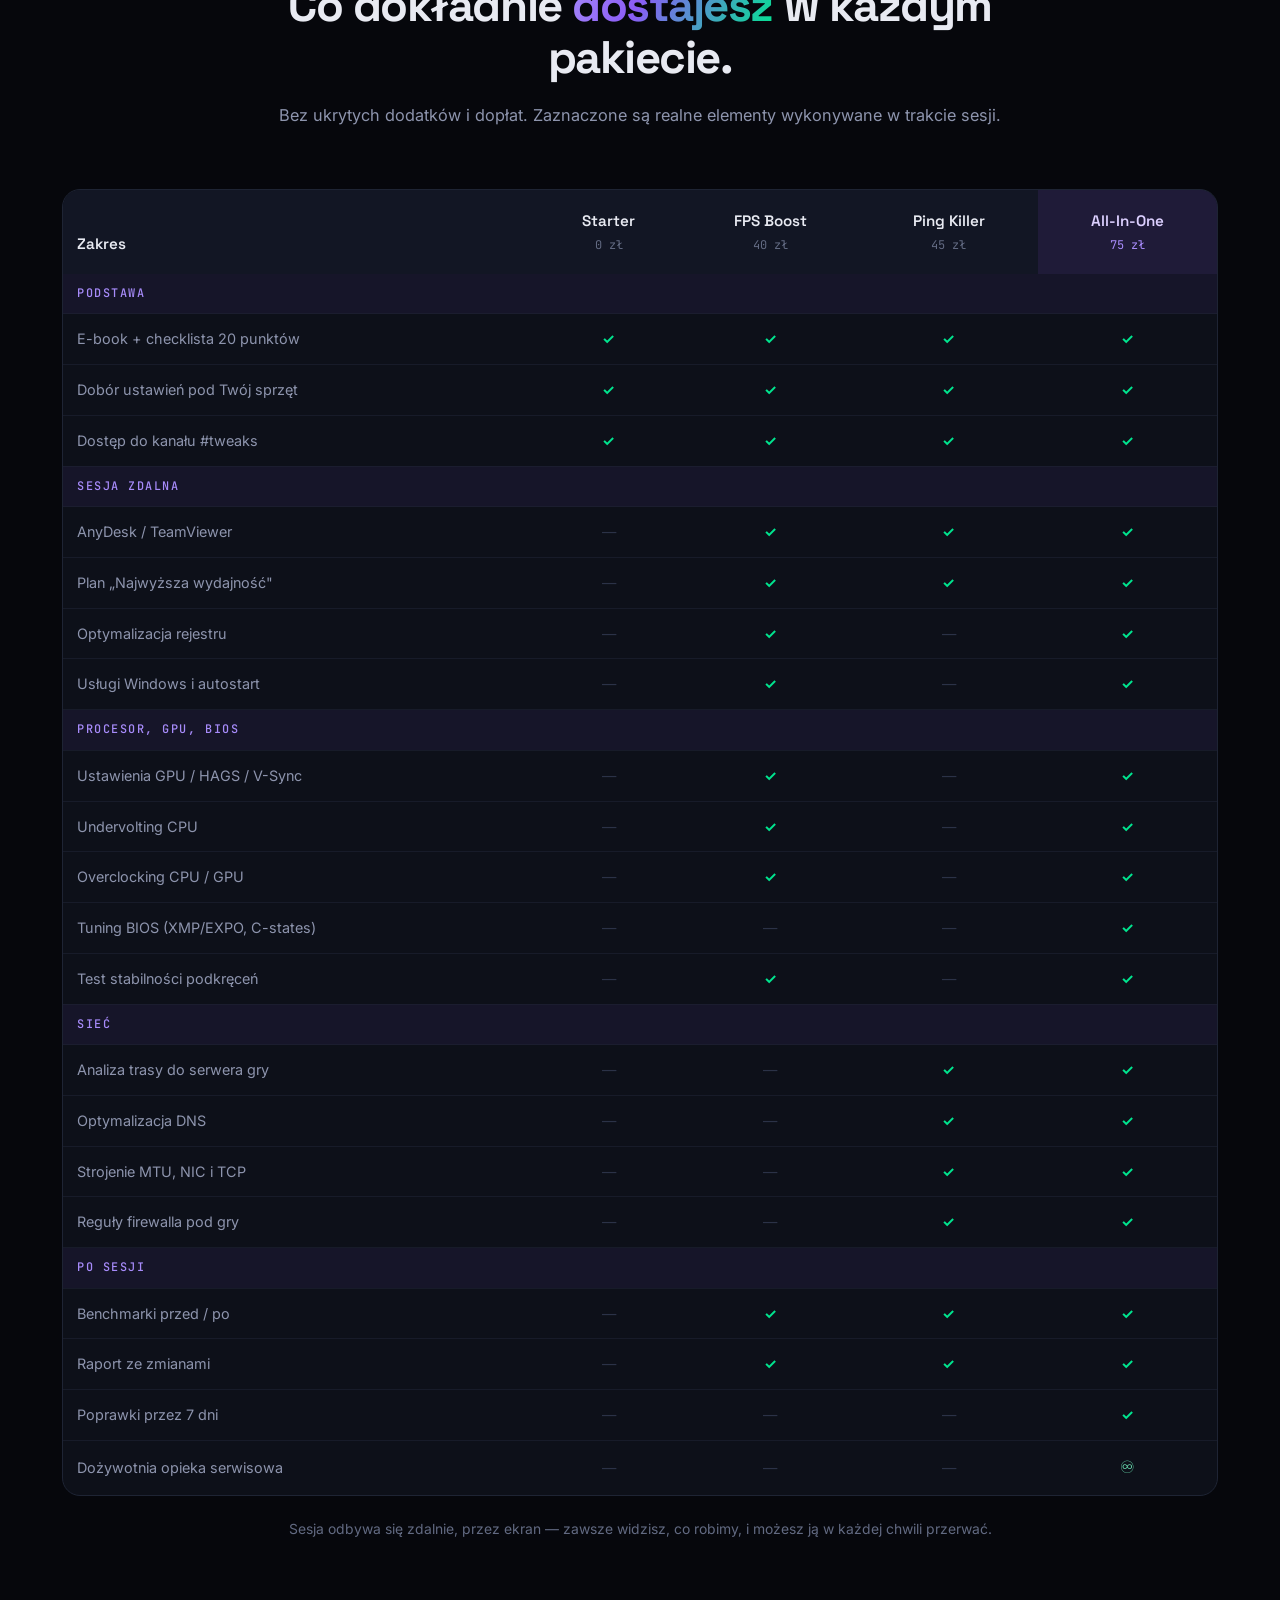
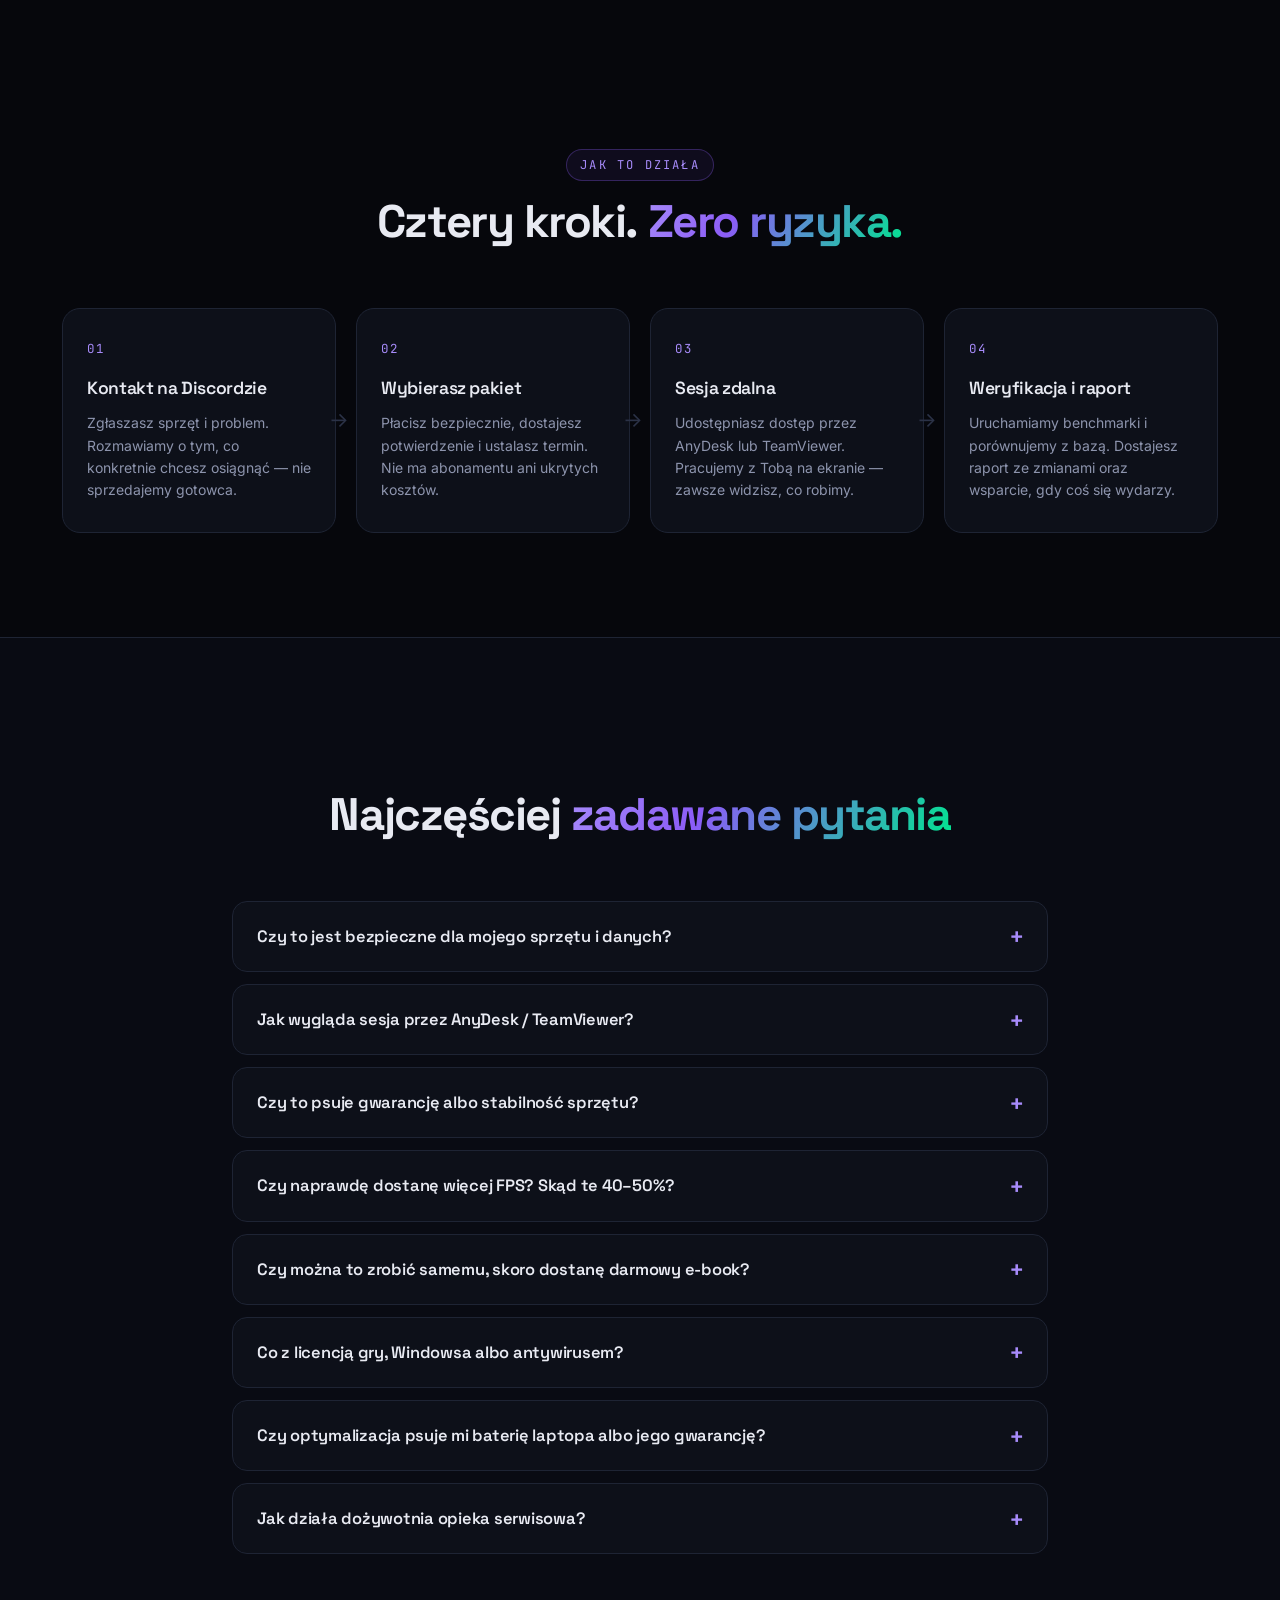
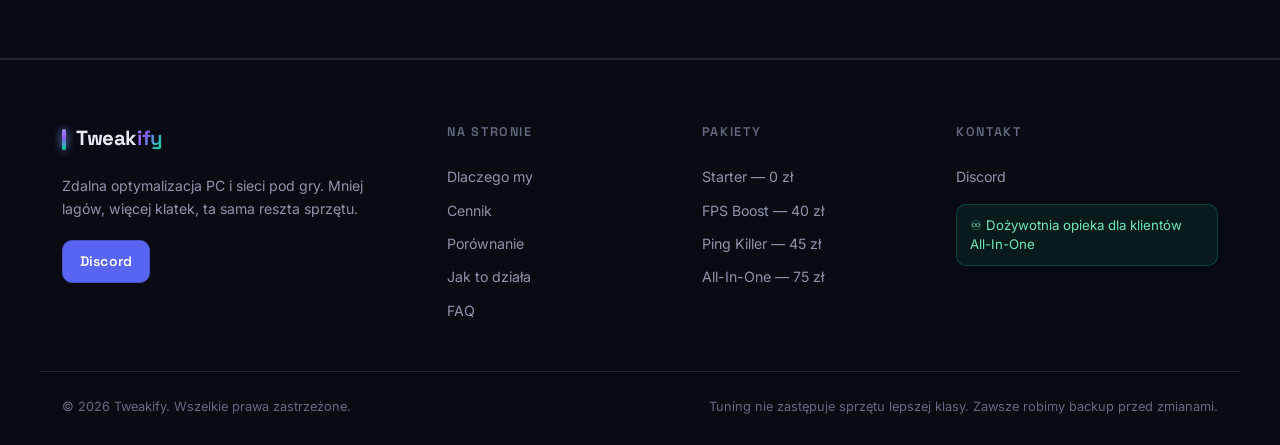
==== commit aabc97b9: "Paski cenowe: jeden na maxa, reszta krotsza i rozrozniona; wzmocniona hierarchia wizualna" ====
--- a/index.html
+++ b/index.html
@@ -256,17 +256,17 @@
         </div>
         <div class="anchor__row">
           <span class="anchor__name"><b class="anchor__brand">Tweakify</b> FPS Boost</span>
-          <span class="anchor__track"><i style="--p:8%"></i></span>
+          <span class="anchor__track"><i style="--p:10%"></i></span>
           <b class="anchor__in ">40 zł</b>
         </div>
         <div class="anchor__row">
           <span class="anchor__name"><b class="anchor__brand">Tweakify</b> Ping Killer</span>
-          <span class="anchor__track"><i style="--p:9%"></i></span>
+          <span class="anchor__track"><i style="--p:12%"></i></span>
           <b class="anchor__in ">45 zł</b>
         </div>
         <div class="anchor__row anchor__row--us">
           <span class="anchor__name"><b class="anchor__brand">Tweakify</b> All-In-One</span>
-          <span class="anchor__track"><i style="--p:15%"></i></span>
+          <span class="anchor__track"><i style="--p:20%"></i></span>
           <b class="anchor__in anchor__in--good">75 zł</b>
         </div>
       </div>
--- a/assets/css/style.css
+++ b/assets/css/style.css
@@ -286,9 +286,8 @@
 .anchor__head p{color:var(--muted);font-size:.94rem;max-width:70ch}
 .anchor__rows{display:grid;gap:14px;margin:28px 0 24px}
 .anchor__row{display:grid;grid-template-columns:minmax(150px,1.05fr) 1fr;align-items:center;gap:18px}
-/* Tor jest ZAWSZE tej samej dlugosci, wypelnienie rosnie proporcjonalnie do ceny.
-   Cena stoi w osobnej kolumnie poza torem - inaczej przy 8% szerokosci
-   tekst "40 zl" nie miescilby sie wypelnieniu i bylby uciety. */
+/* Hierarchia: konkurencja pelna + wyrozniona glow, Tweakify krotsze.
+   Wspolna dlugosc toru = uczciwe porownanie, wypelnienie = skala ceny. */
 .anchor__row{display:grid;grid-template-columns:minmax(150px,1fr) 1.5fr auto;align-items:center;gap:18px}
 .anchor__track{
   position:relative;height:22px;border-radius:7px;
@@ -296,16 +295,22 @@
 }
 .anchor__track i{
   position:absolute;top:0;bottom:0;left:0;
-  width:var(--p,100%);min-width:16px;border-radius:6px;
+  width:var(--p,100%);min-width:22px;border-radius:6px;
   background:var(--grad);
   transition:width .5s cubic-bezier(.2,.8,.25,1);
 }
-.anchor__track--bad i{background:linear-gradient(90deg,#e04a4a,#f87171)}
+/* konkurencja - pelna szerokosc, wieksza wysokosc i poswiata = dominuje wizualnie */
+.anchor__track--bad{height:30px;border-color:rgba(248,113,113,.35)}
+.anchor__track--bad i{
+  background:linear-gradient(90deg,#e04a4a,#f87171);
+  box-shadow:0 0 16px rgba(248,113,113,.45);
+}
+.anchor__track--good i{background:linear-gradient(90deg,#00c97a,#6ee7b7);box-shadow:0 0 12px rgba(0,229,143,.4)}
 .anchor__in{
   font-family:var(--font-d);font-weight:700;font-size:1.05rem;
   letter-spacing:-.01em;color:var(--text);white-space:nowrap;min-width:88px;text-align:right;
 }
-.anchor__in--bad{color:#fca5a5}
+.anchor__in--bad{color:#fca5a5;font-size:1.15rem}
 .anchor__in--good{color:var(--green-2)}
 .anchor__name{font-size:.9rem;color:var(--muted)}
 .anchor__brand{
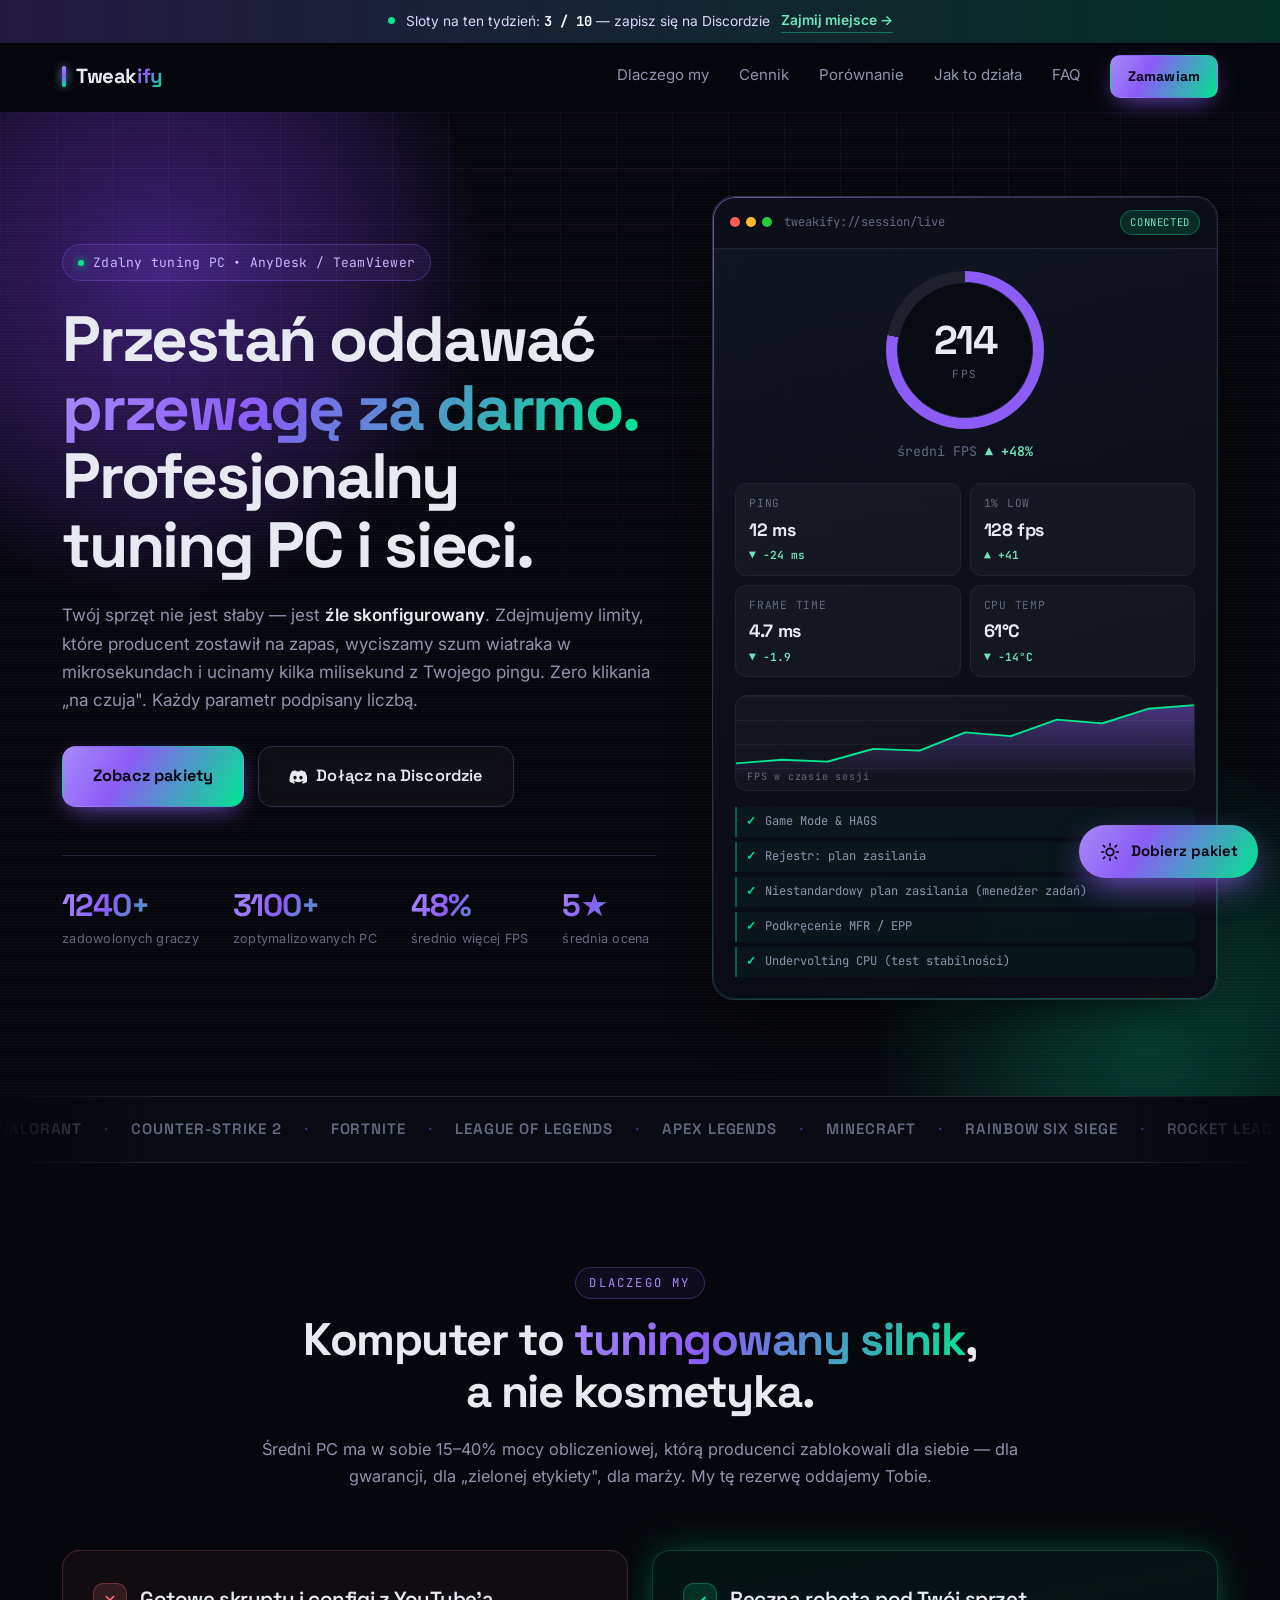
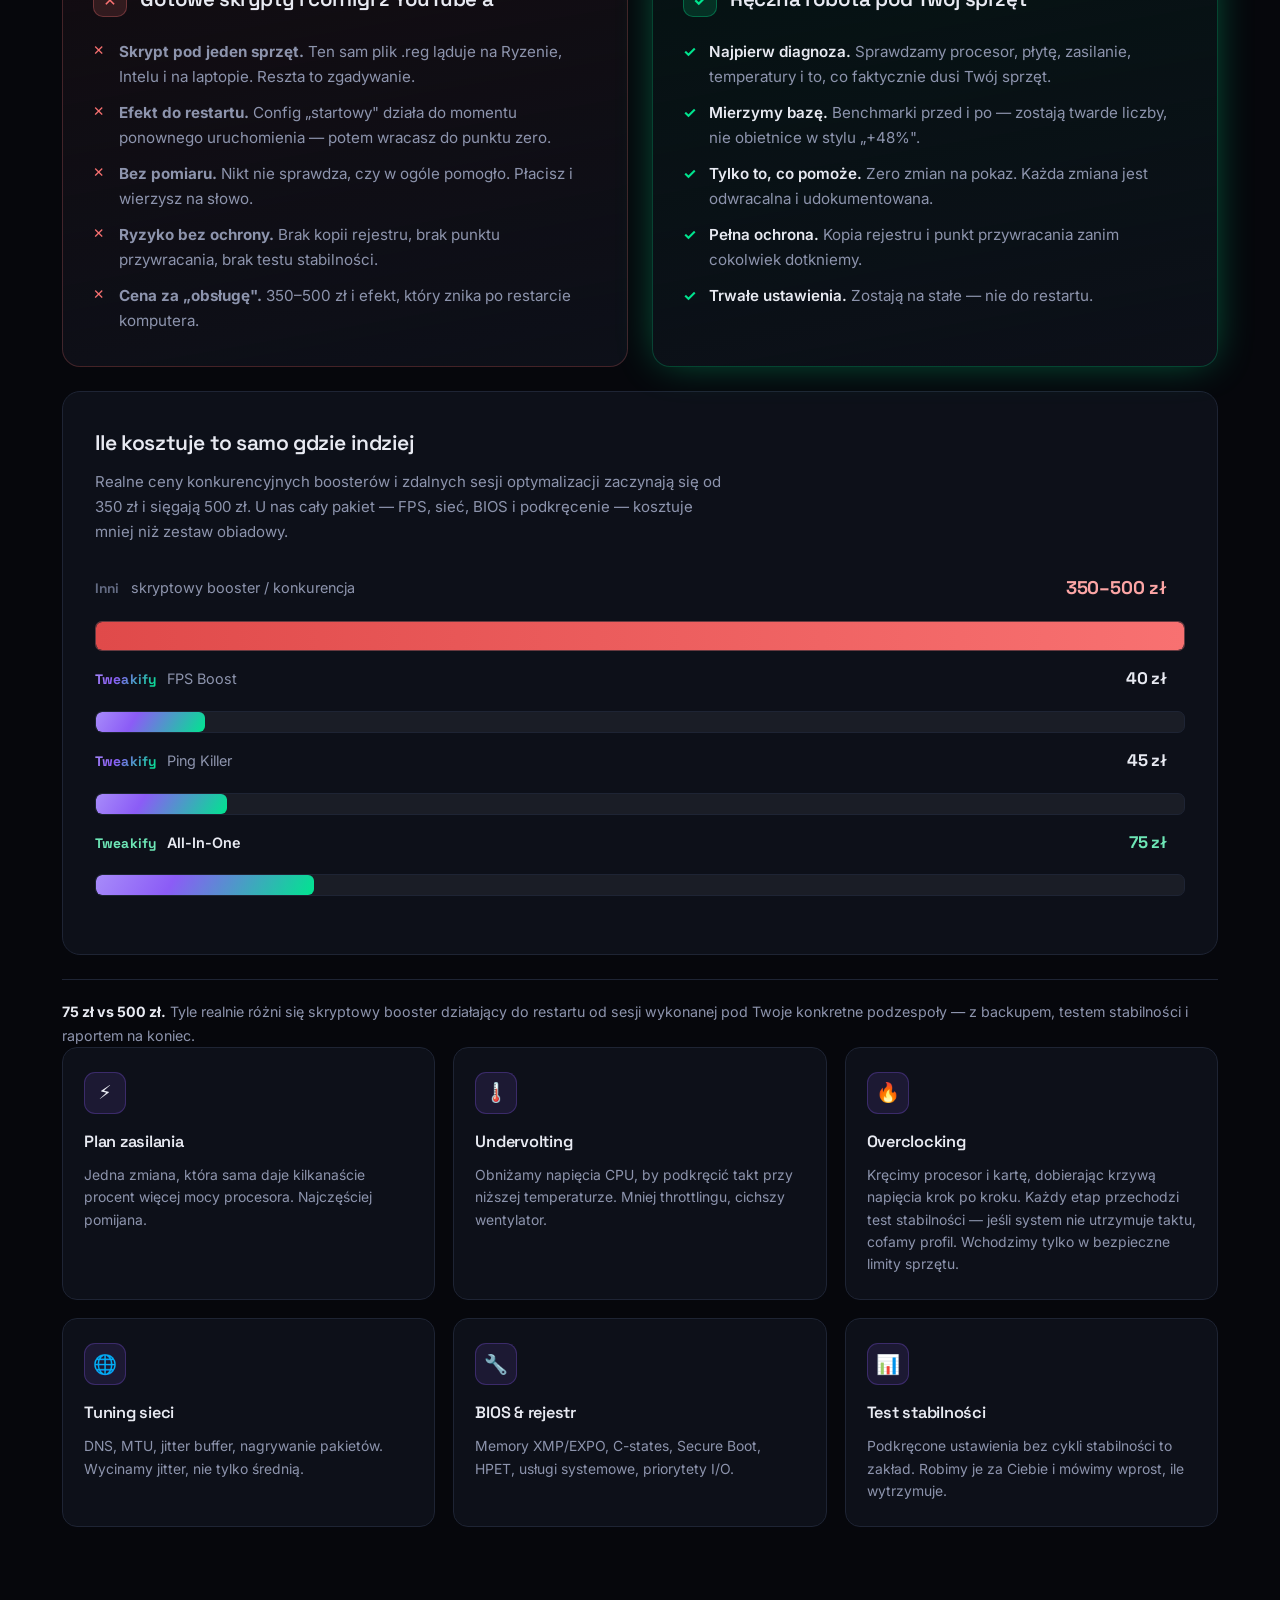
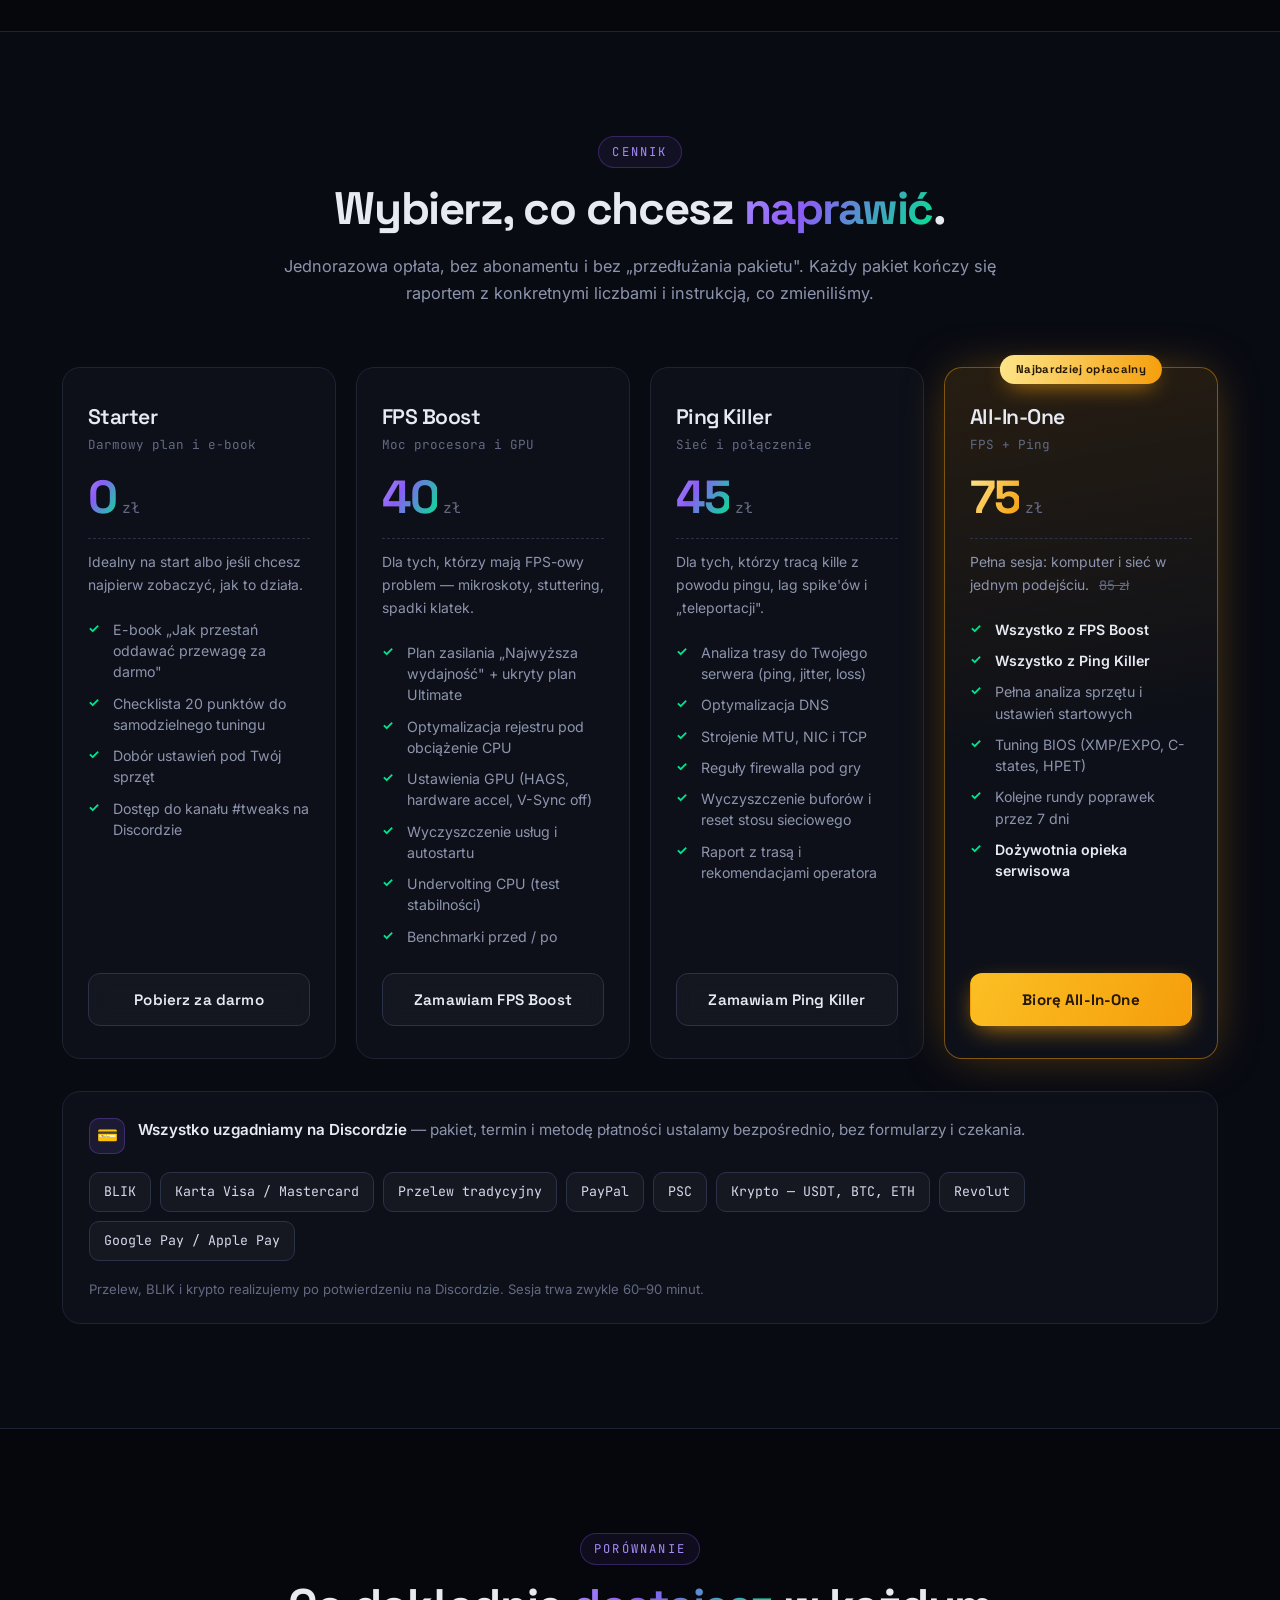
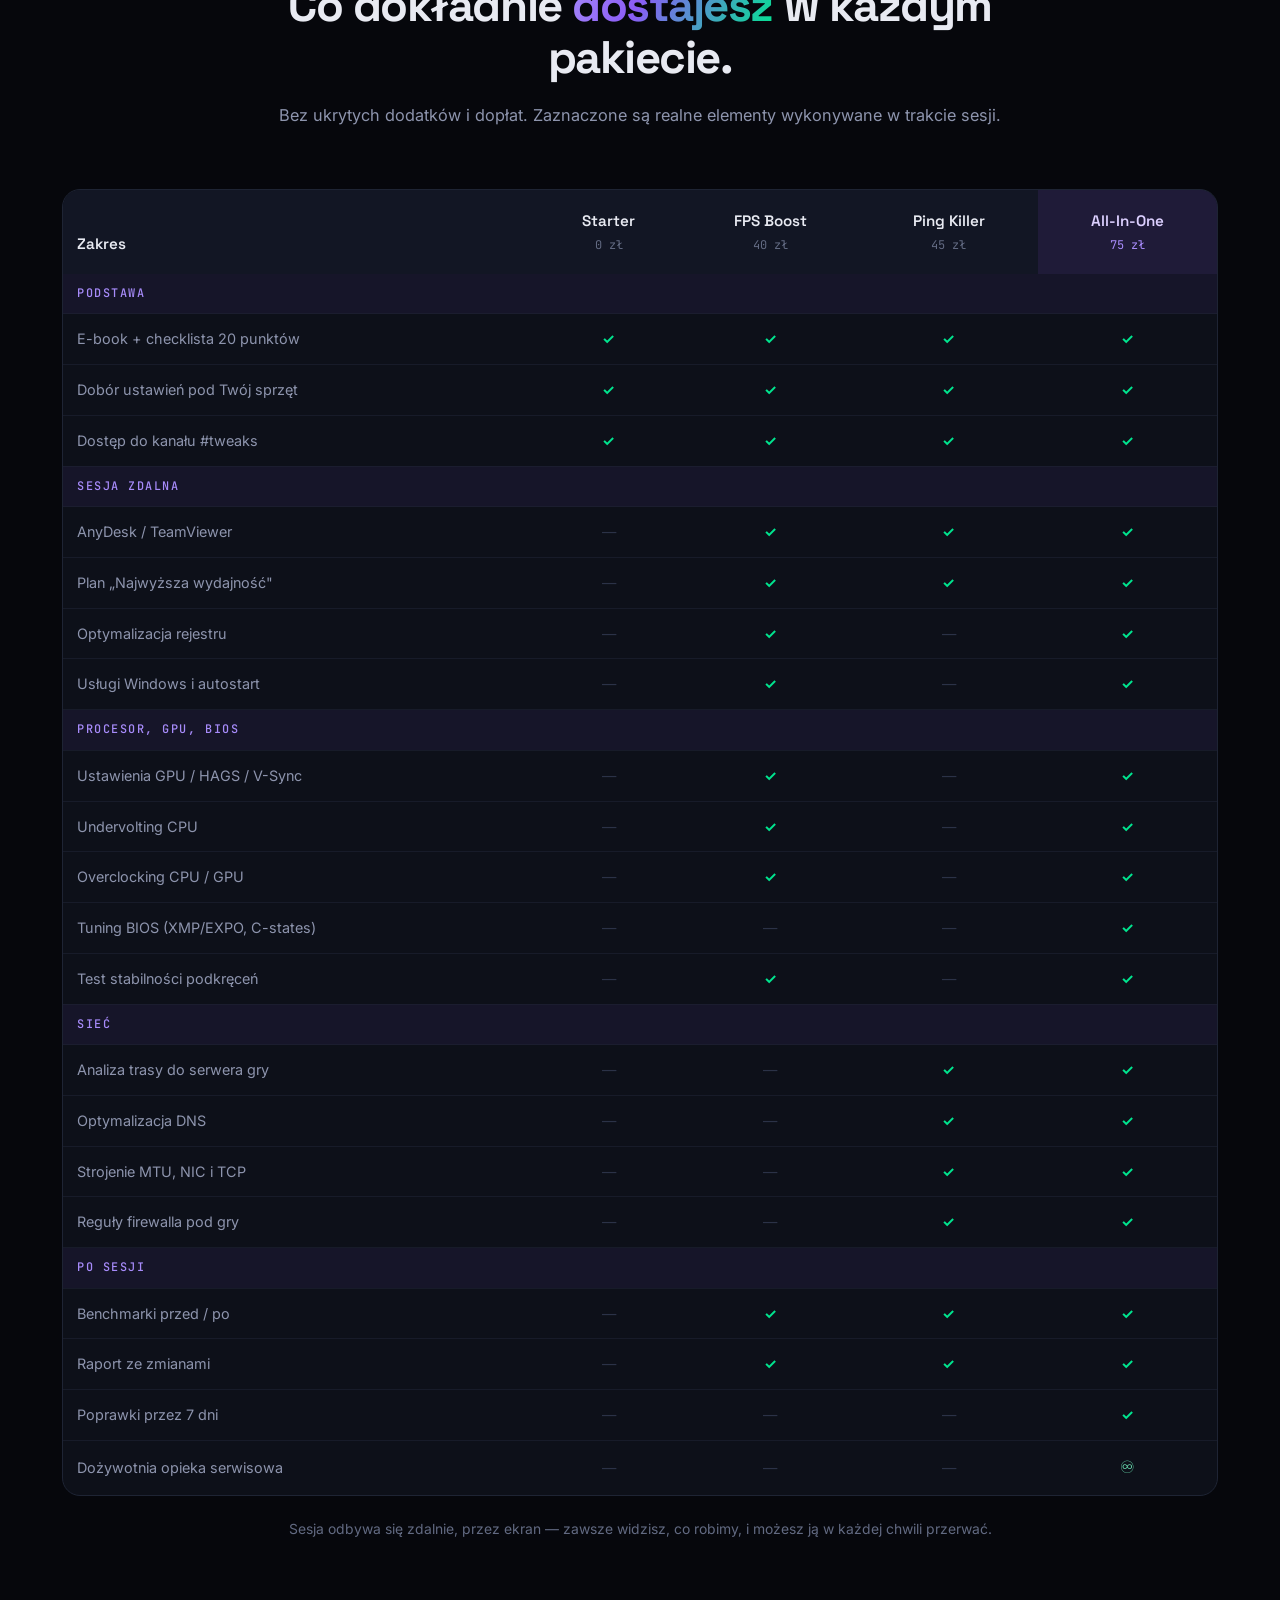
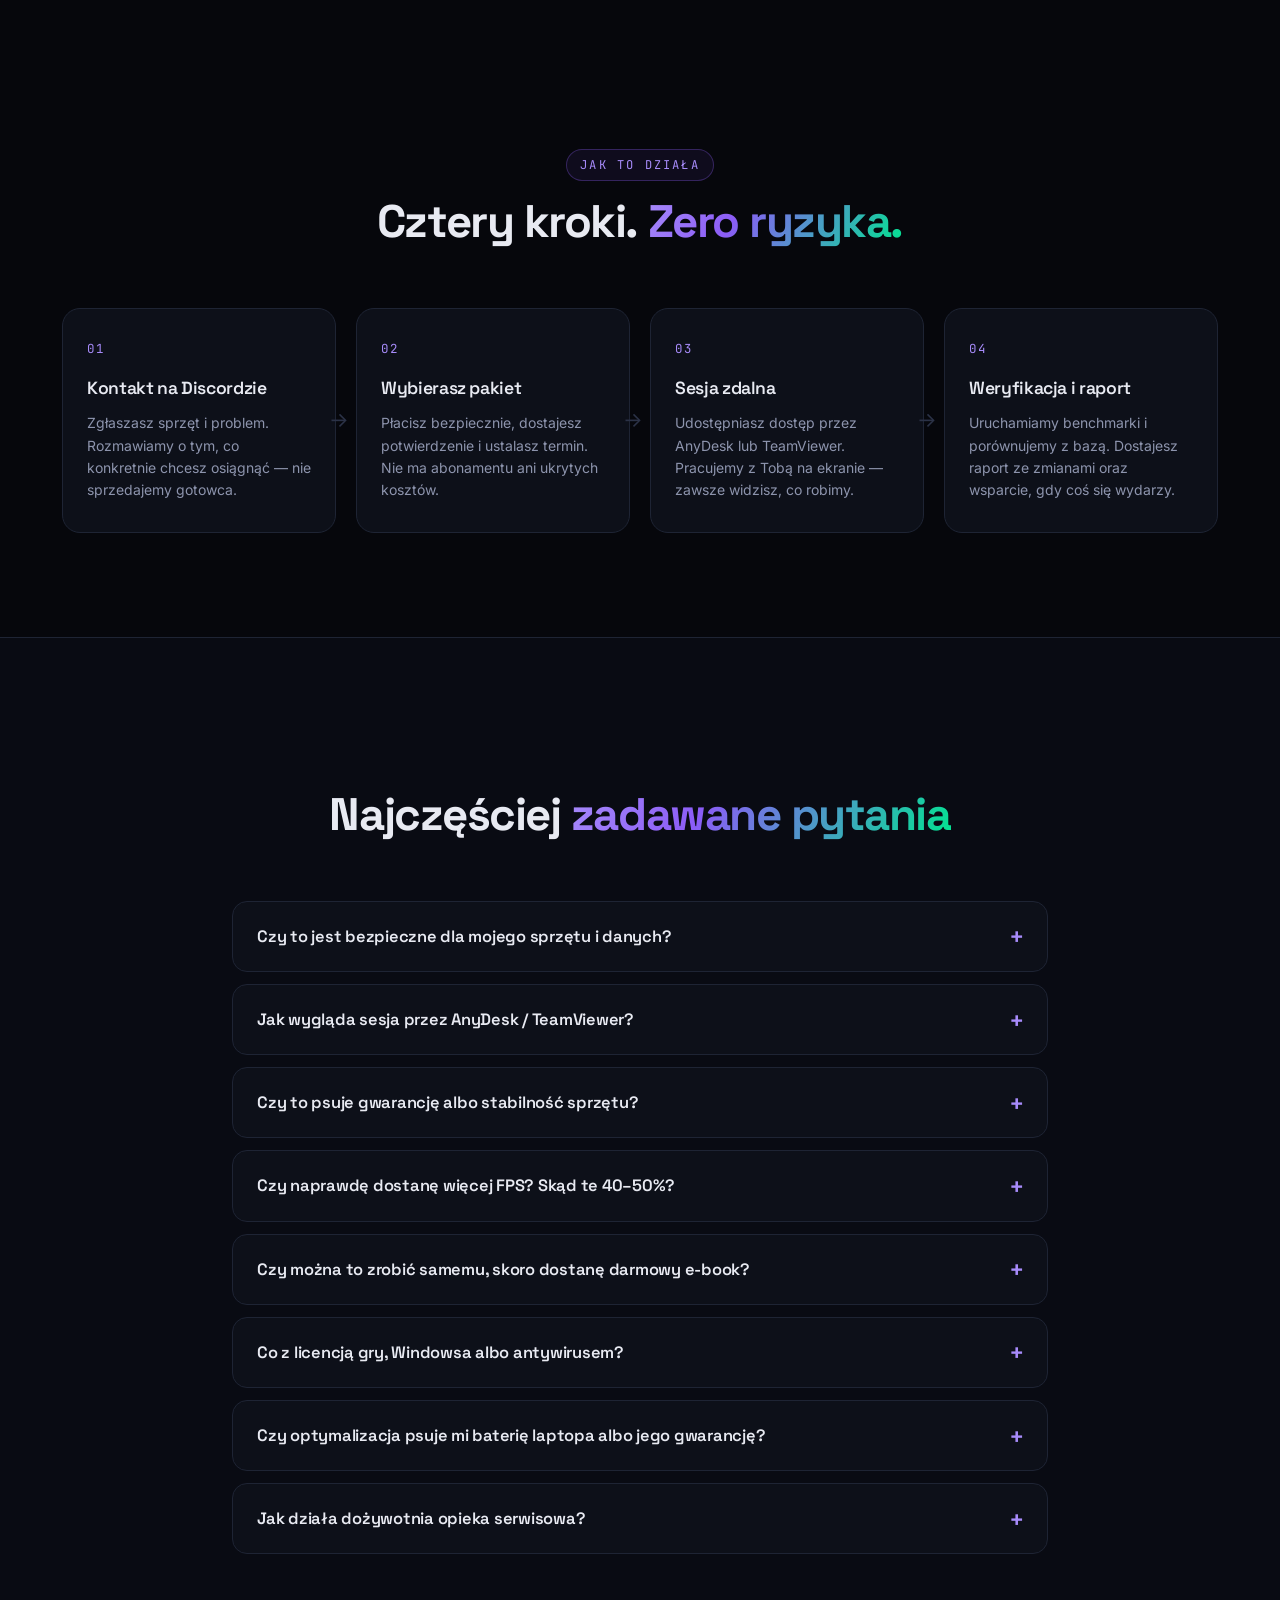
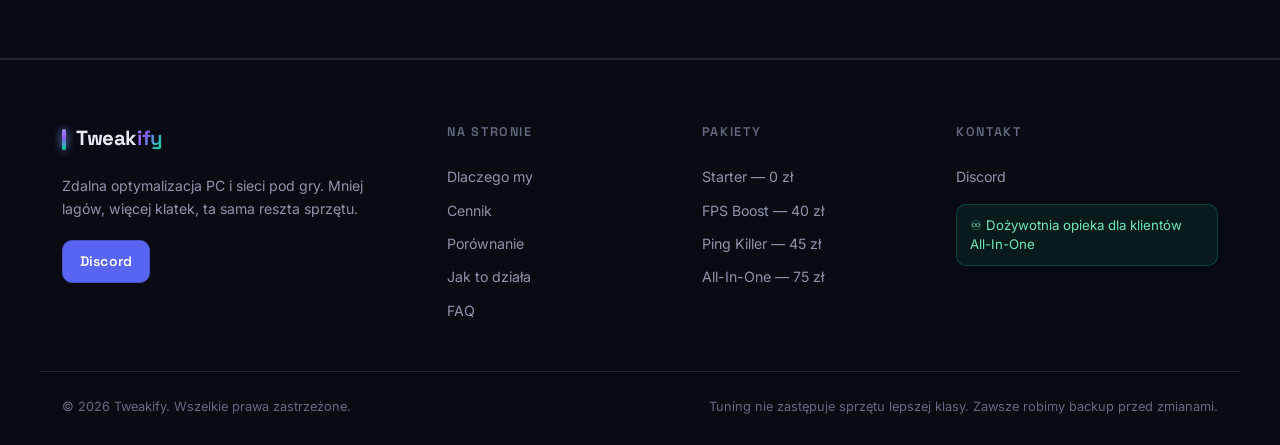
==== commit 7a42988b: "Fix: kolizja --p z @property (typ <number>) - paski uzywaja --fill" ====
--- a/index.html
+++ b/index.html
@@ -251,22 +251,22 @@
                   <div class="anchor__rows">
         <div class="anchor__row">
           <span class="anchor__name"><b class="anchor__brand anchor__brand--them">Inni</b> skryptowy booster / konkurencja</span>
-          <span class="anchor__track anchor__track--bad"><i style="--p:100%"></i></span>
+          <span class="anchor__track anchor__track--bad"><i style="--fill:100%"></i></span>
           <b class="anchor__in anchor__in--bad">350–500 zł</b>
         </div>
         <div class="anchor__row">
           <span class="anchor__name"><b class="anchor__brand">Tweakify</b> FPS Boost</span>
-          <span class="anchor__track"><i style="--p:10%"></i></span>
+          <span class="anchor__track"><i style="--fill:10%"></i></span>
           <b class="anchor__in ">40 zł</b>
         </div>
         <div class="anchor__row">
           <span class="anchor__name"><b class="anchor__brand">Tweakify</b> Ping Killer</span>
-          <span class="anchor__track"><i style="--p:12%"></i></span>
+          <span class="anchor__track"><i style="--fill:12%"></i></span>
           <b class="anchor__in ">45 zł</b>
         </div>
         <div class="anchor__row anchor__row--us">
           <span class="anchor__name"><b class="anchor__brand">Tweakify</b> All-In-One</span>
-          <span class="anchor__track"><i style="--p:20%"></i></span>
+          <span class="anchor__track"><i style="--fill:20%"></i></span>
           <b class="anchor__in anchor__in--good">75 zł</b>
         </div>
       </div>
--- a/assets/css/style.css
+++ b/assets/css/style.css
@@ -295,7 +295,7 @@
 }
 .anchor__track i{
   position:absolute;top:0;bottom:0;left:0;
-  width:var(--p,100%);min-width:22px;border-radius:6px;
+  width:var(--fill,100%);min-width:22px;border-radius:6px;
   background:var(--grad);
   transition:width .5s cubic-bezier(.2,.8,.25,1);
 }
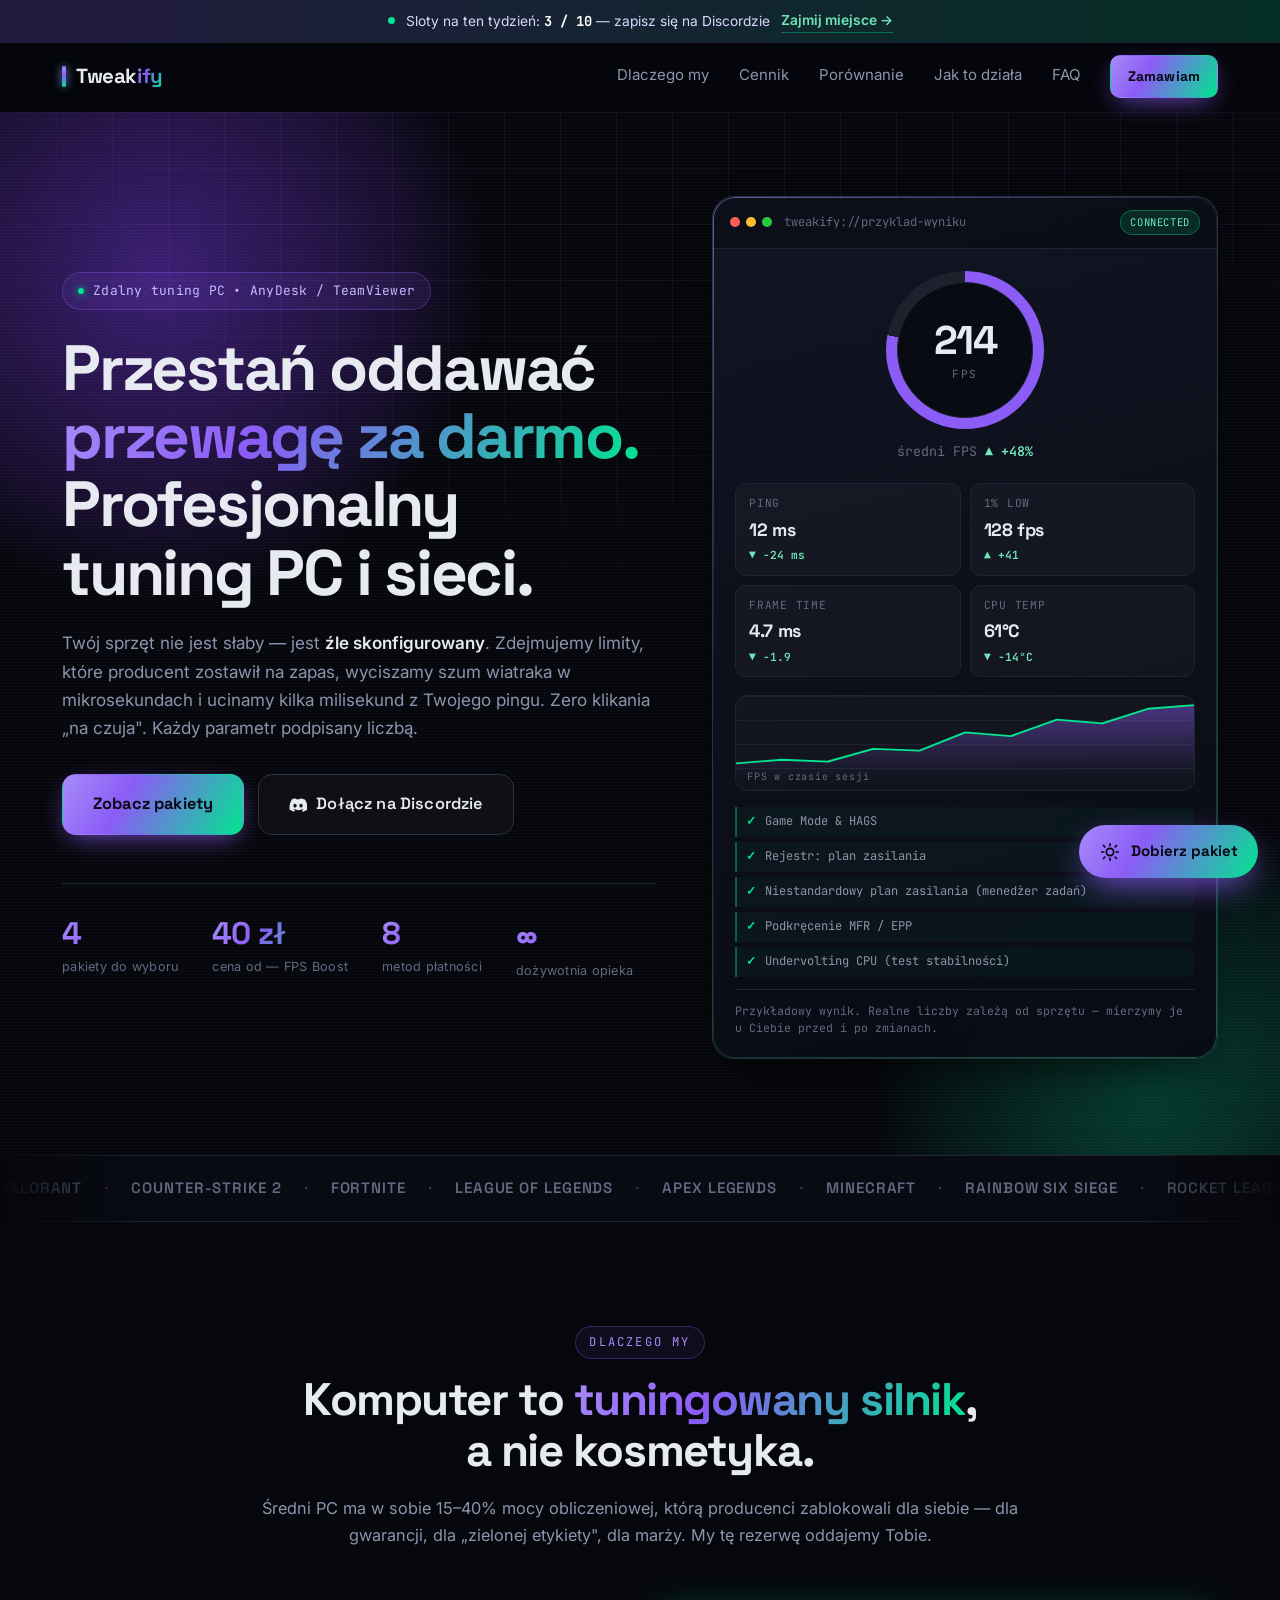
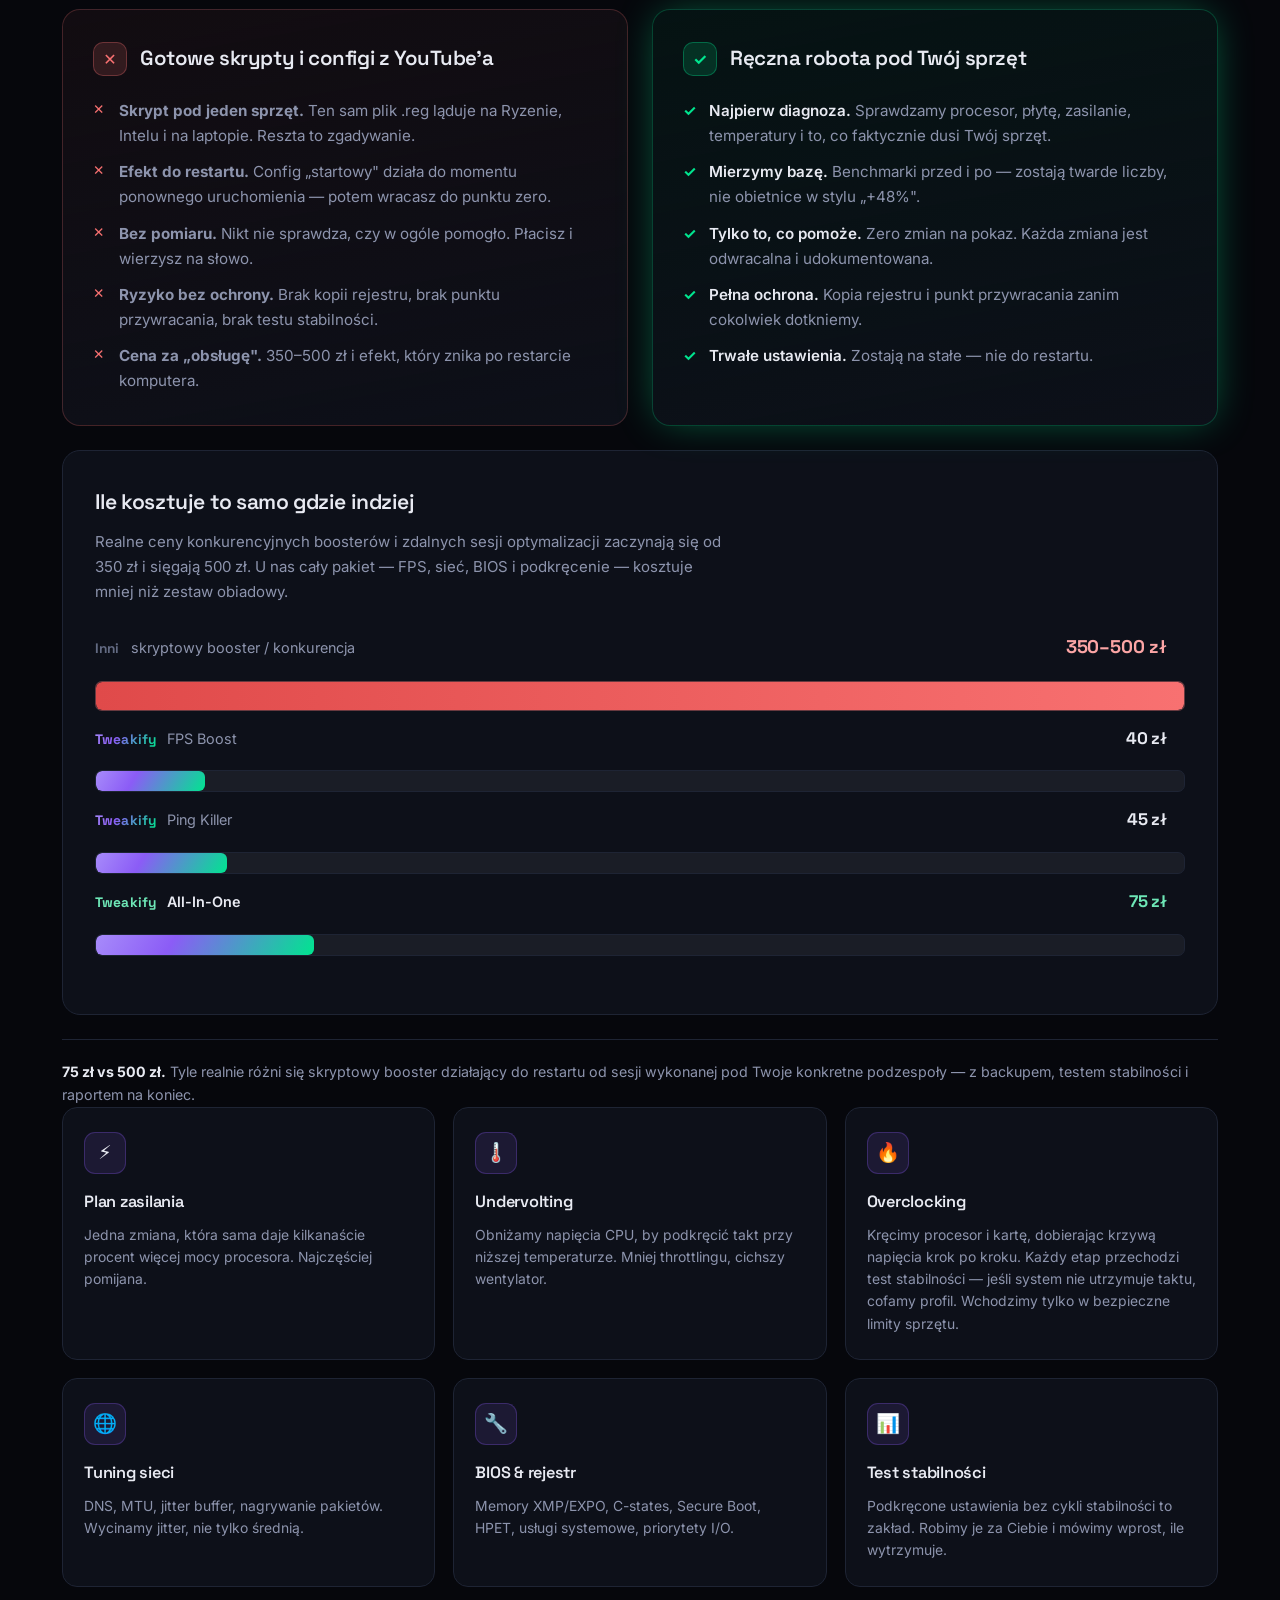
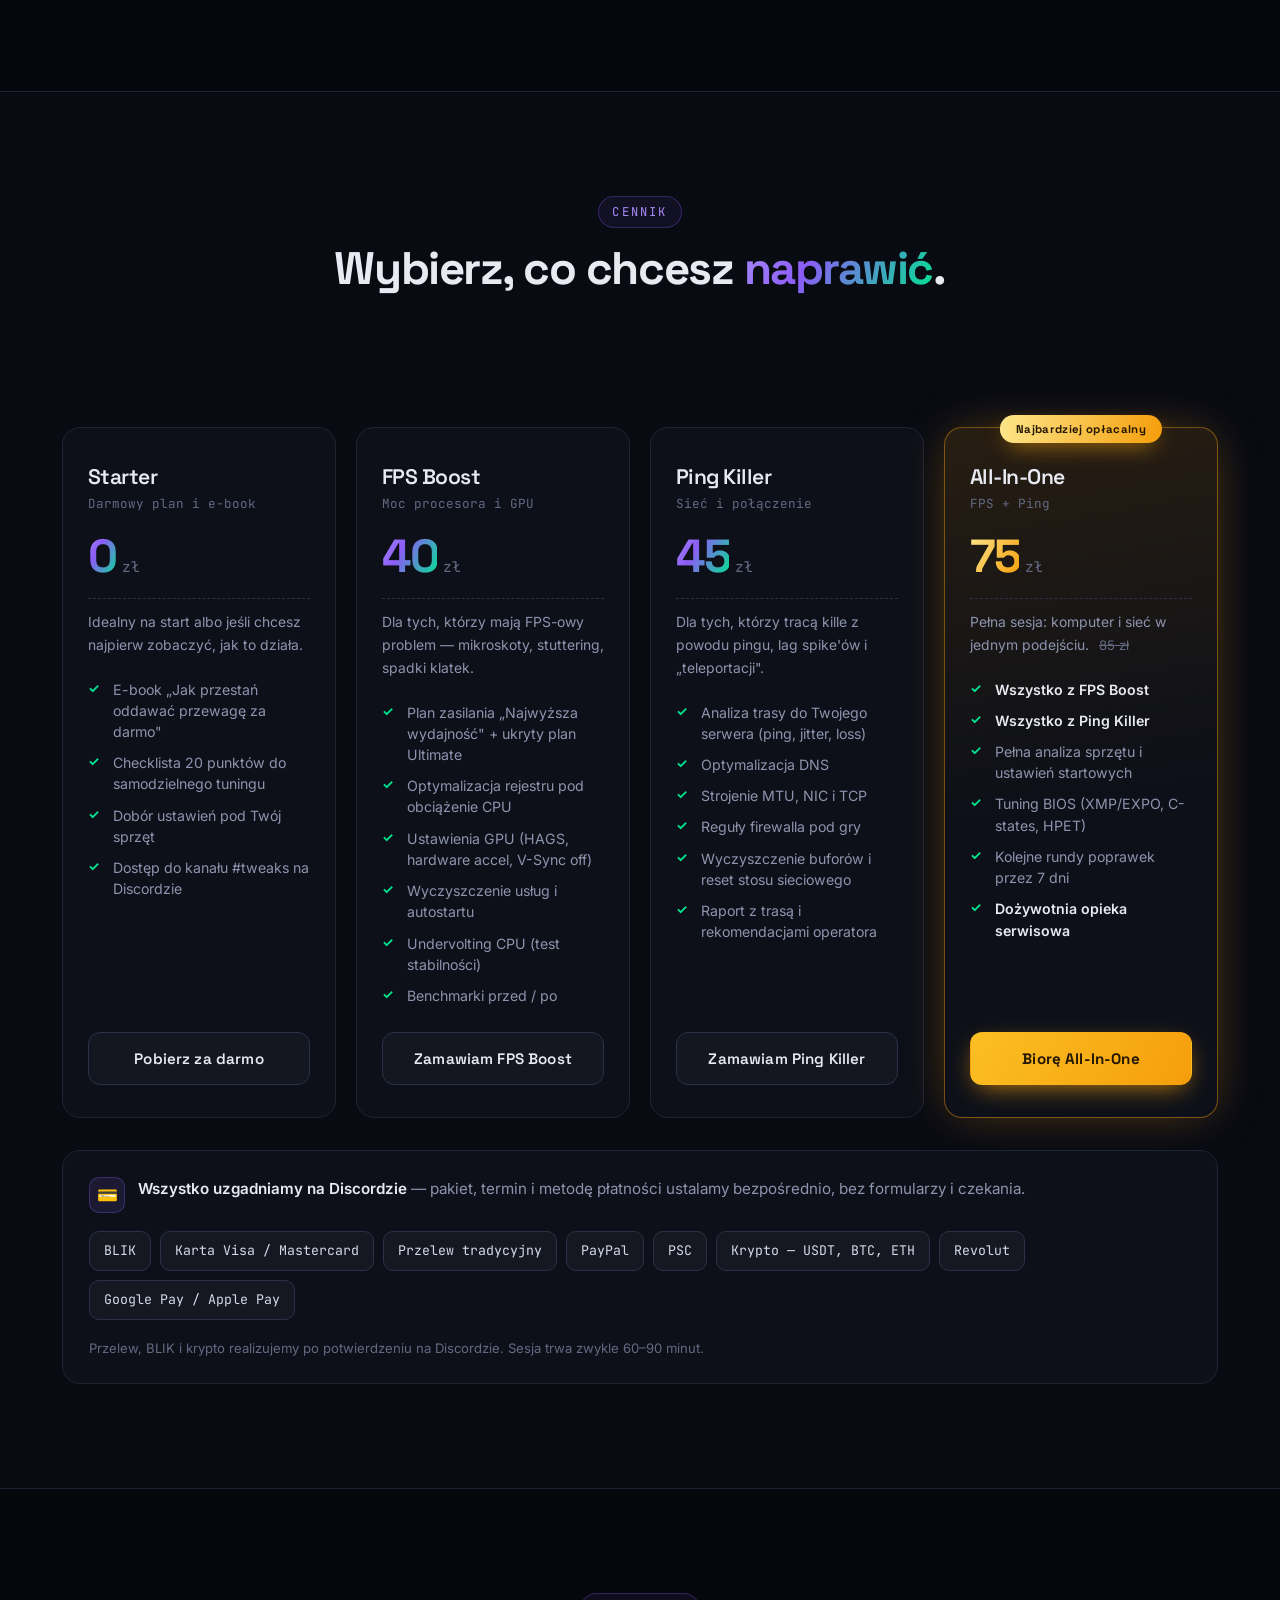
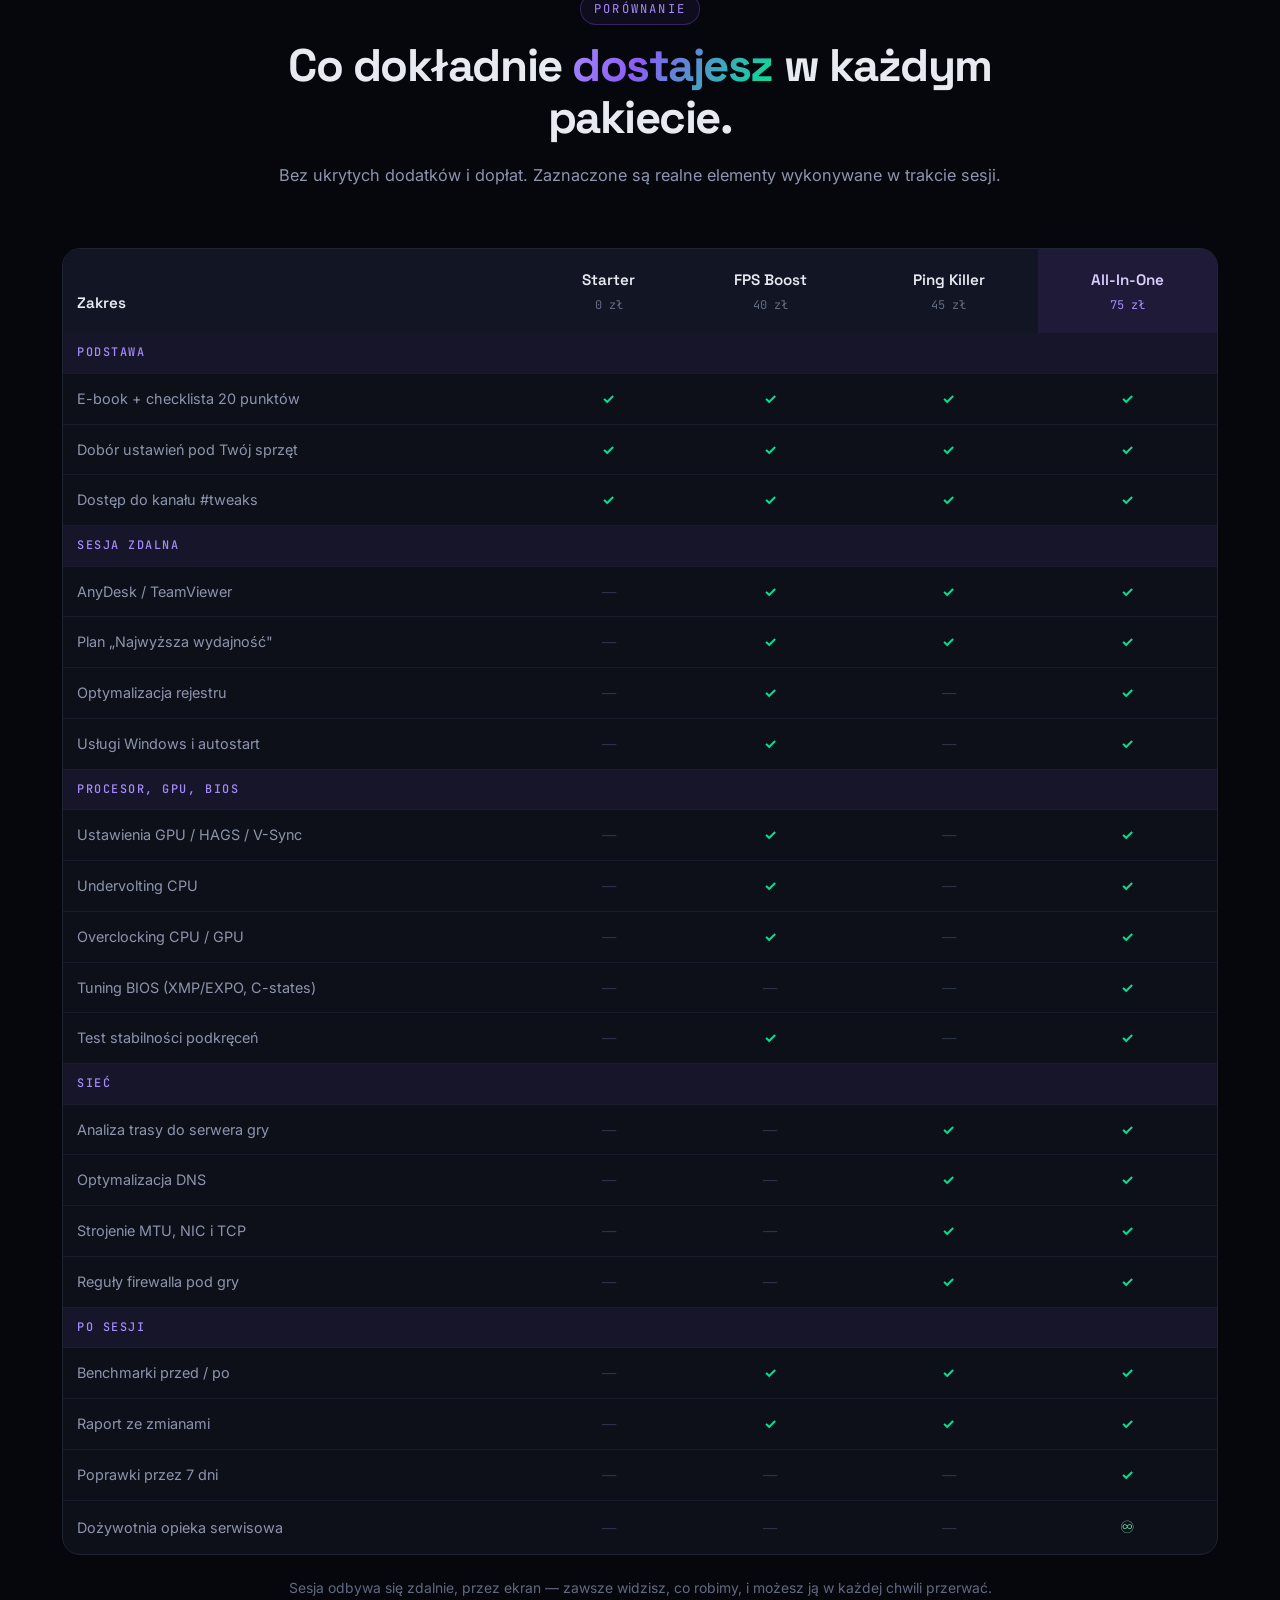
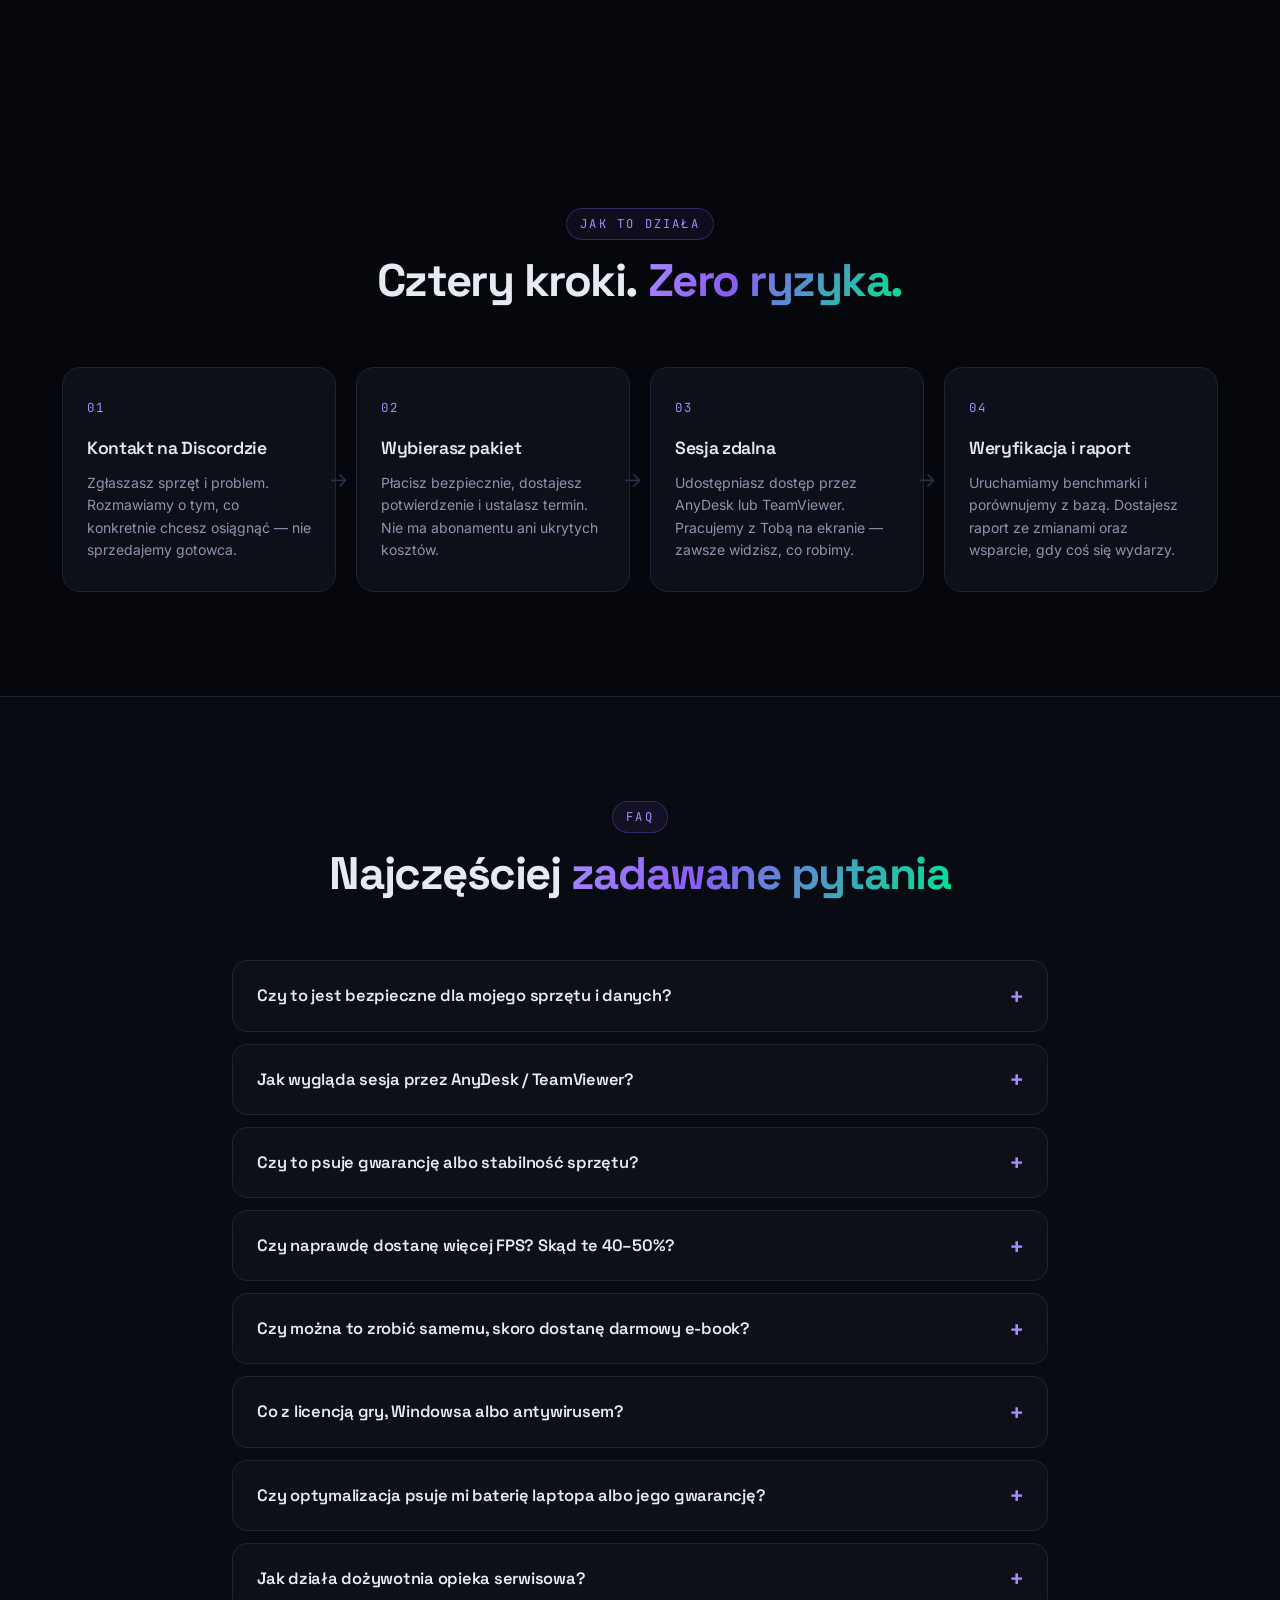
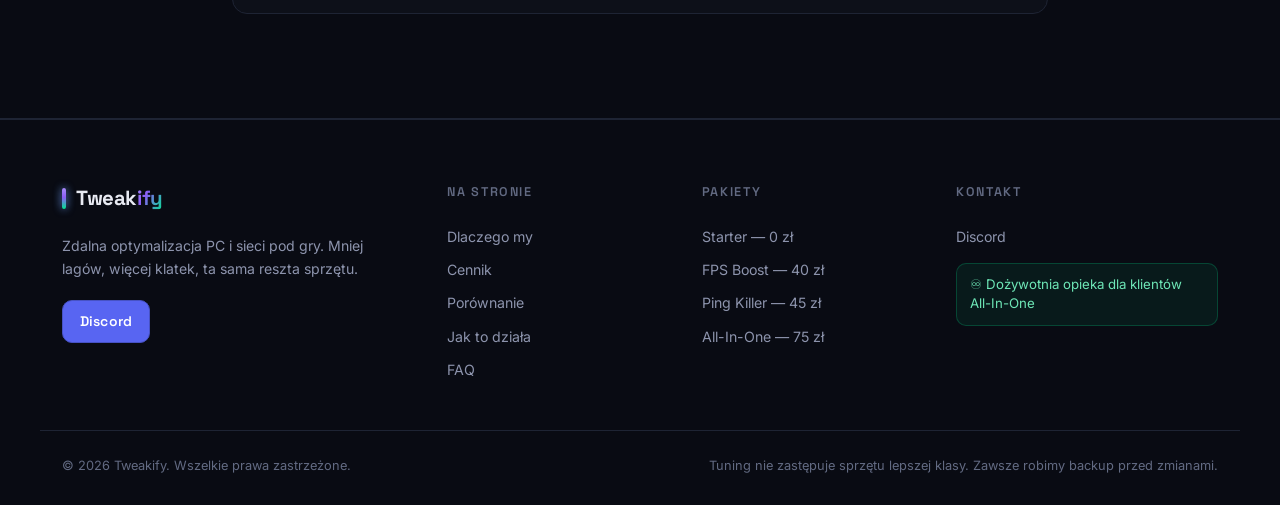
==== commit f82d31c2: "Statystyki: zamiana wymyslonych wynikow na fakty o ofercie; panel wyniku oznaczony jako przyklad" ====
--- a/index.html
+++ b/index.html
@@ -130,10 +130,10 @@
       </div>
 
       <ul class="hero__stats reveal" style="--d:.26s">
-        <li><b data-count="1240" data-suffix="+">1240+</b><span>zadowolonych graczy</span></li>
-        <li><b data-count="3100" data-suffix="+">3100+</b><span>zoptymalizowanych PC</span></li>
-        <li><b data-count="48" data-suffix="%">48%</b><span>średnio więcej FPS</span></li>
-        <li><b data-count="5" data-suffix="★">5★</b><span>średnia ocena</span></li>
+        <li><b data-count="4">4</b><span>pakiety do wyboru</span></li>
+        <li><b data-count="40" data-suffix=" zł">40 zł</b><span>cena od — FPS Boost</span></li>
+        <li><b data-count="8">8</b><span>metod płatności</span></li>
+        <li><b class="hero__sym">∞</b><span>dożywotnia opieka</span></li>
       </ul>
     </div>
 
@@ -141,7 +141,7 @@
     <aside class="console reveal" style="--d:.3s" aria-label="Przykładowy wynik optymalizacji">
       <div class="console__bar">
         <span class="console__dots"><i></i><i></i><i></i></span>
-        <span class="console__title">tweakify://session/live</span>
+        <span class="console__title">tweakify://przyklad-wyniku</span>
         <span class="chip chip--ok">CONNECTED</span>
       </div>
 
@@ -182,6 +182,7 @@
           <li><span class="ok">✓</span> Podkręcenie MFR / EPP</li>
           <li><span class="ok">✓</span> Undervolting CPU (test stabilności)</li>
         </ul>
+        <p class="console__note">Przykładowy wynik. Realne liczby zależą od sprzętu — mierzymy je u Ciebie przed i po zmianach.</p>
       </div>
     </aside>
   </div>
--- a/assets/css/style.css
+++ b/assets/css/style.css
@@ -177,7 +177,15 @@
 
 .hero__stats{display:grid;grid-template-columns:repeat(4,auto);gap:34px;margin-top:48px;padding-top:32px;border-top:1px solid var(--line);justify-content:start}
 .hero__stats li b{display:block;font-family:var(--font-d);font-size:1.95rem;font-weight:700;letter-spacing:-.03em;background:var(--grad);-webkit-background-clip:text;background-clip:text;color:transparent;line-height:1.15}
+/* symbol bez liczby - animacja licznika go nie obejmuje */
+.hero__stats li b.hero__sym{font-size:2.2rem;line-height:1;padding-top:4px}
 .hero__stats li span{font-size:.79rem;color:var(--dim);letter-spacing:.02em}
+
+/* podpis pod panelem wyniku - jawnie mowi, ze to przyklad */
+.console__note{
+  margin-top:12px;padding-top:12px;border-top:1px solid var(--line);
+  font-size:.72rem;line-height:1.5;color:var(--dim);font-family:var(--font-m);
+}
 
 /* ---------- Console (hero visual) ---------- */
 .console{
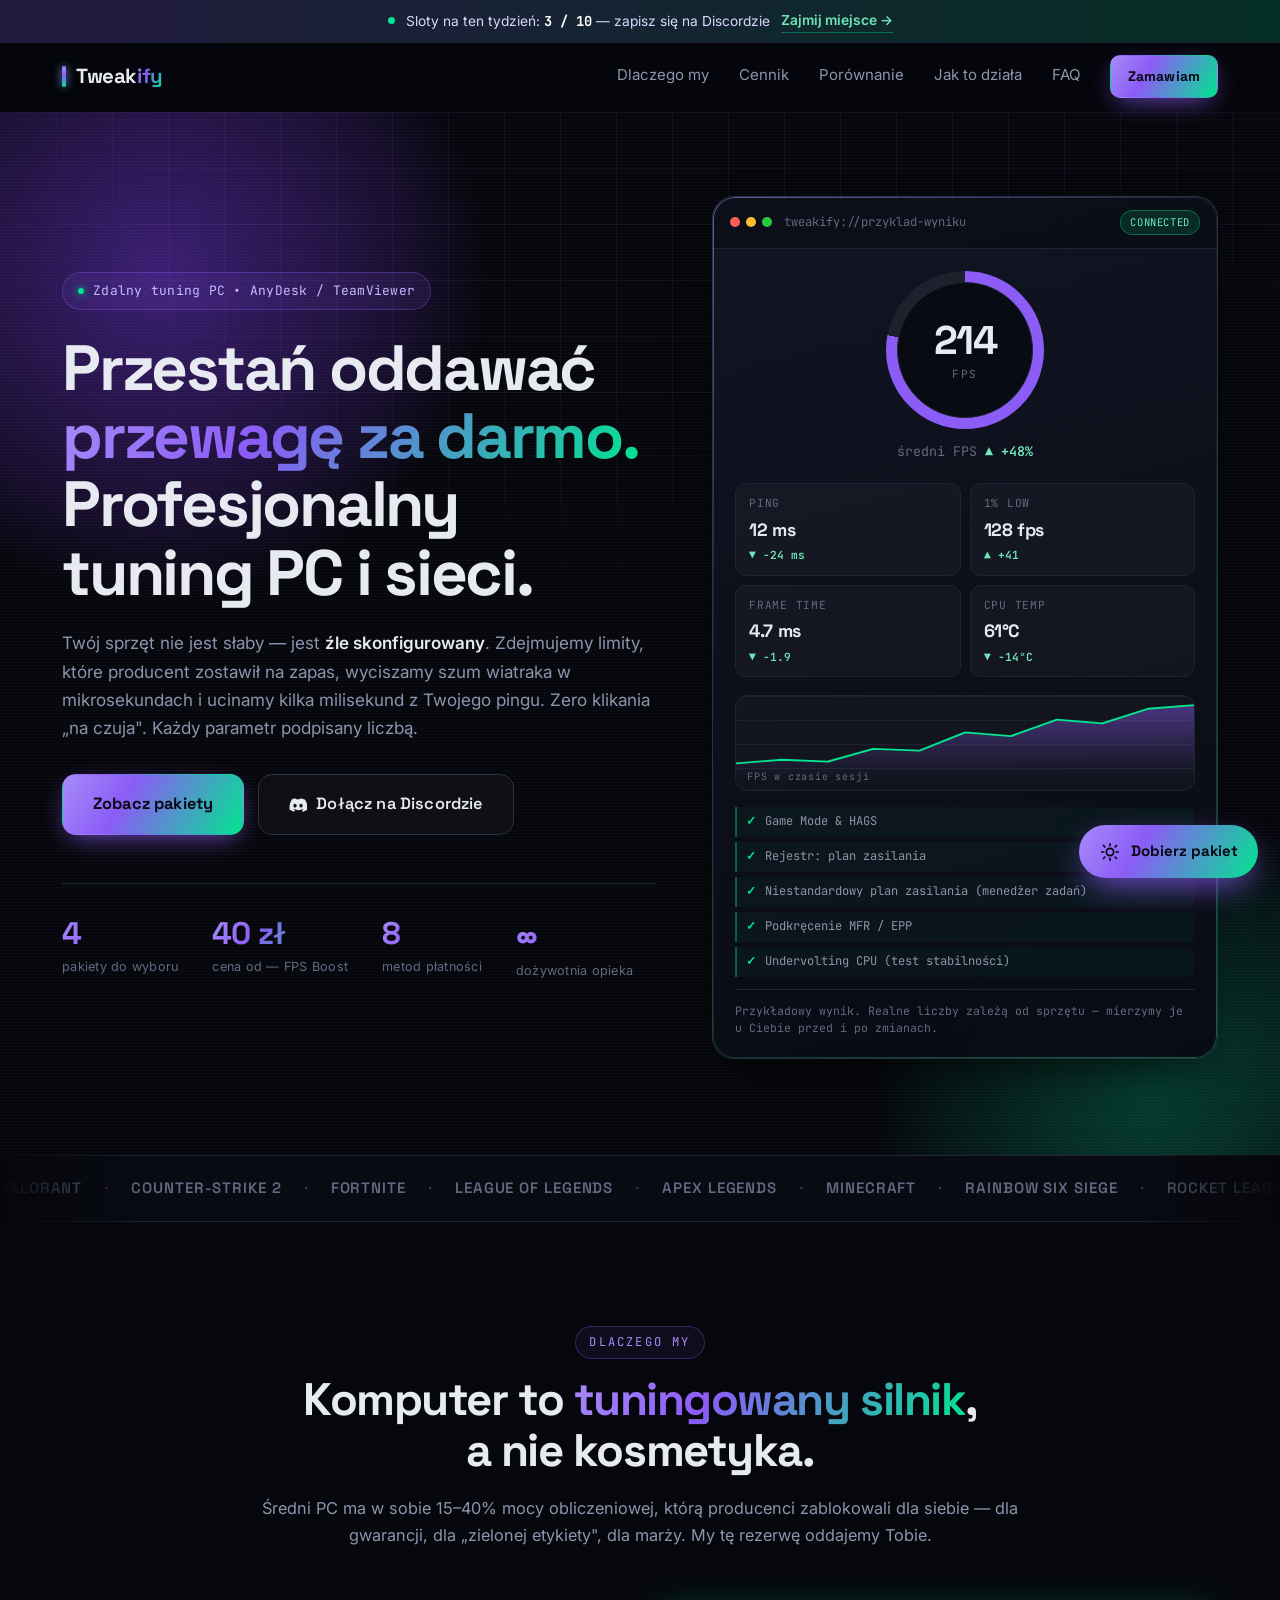
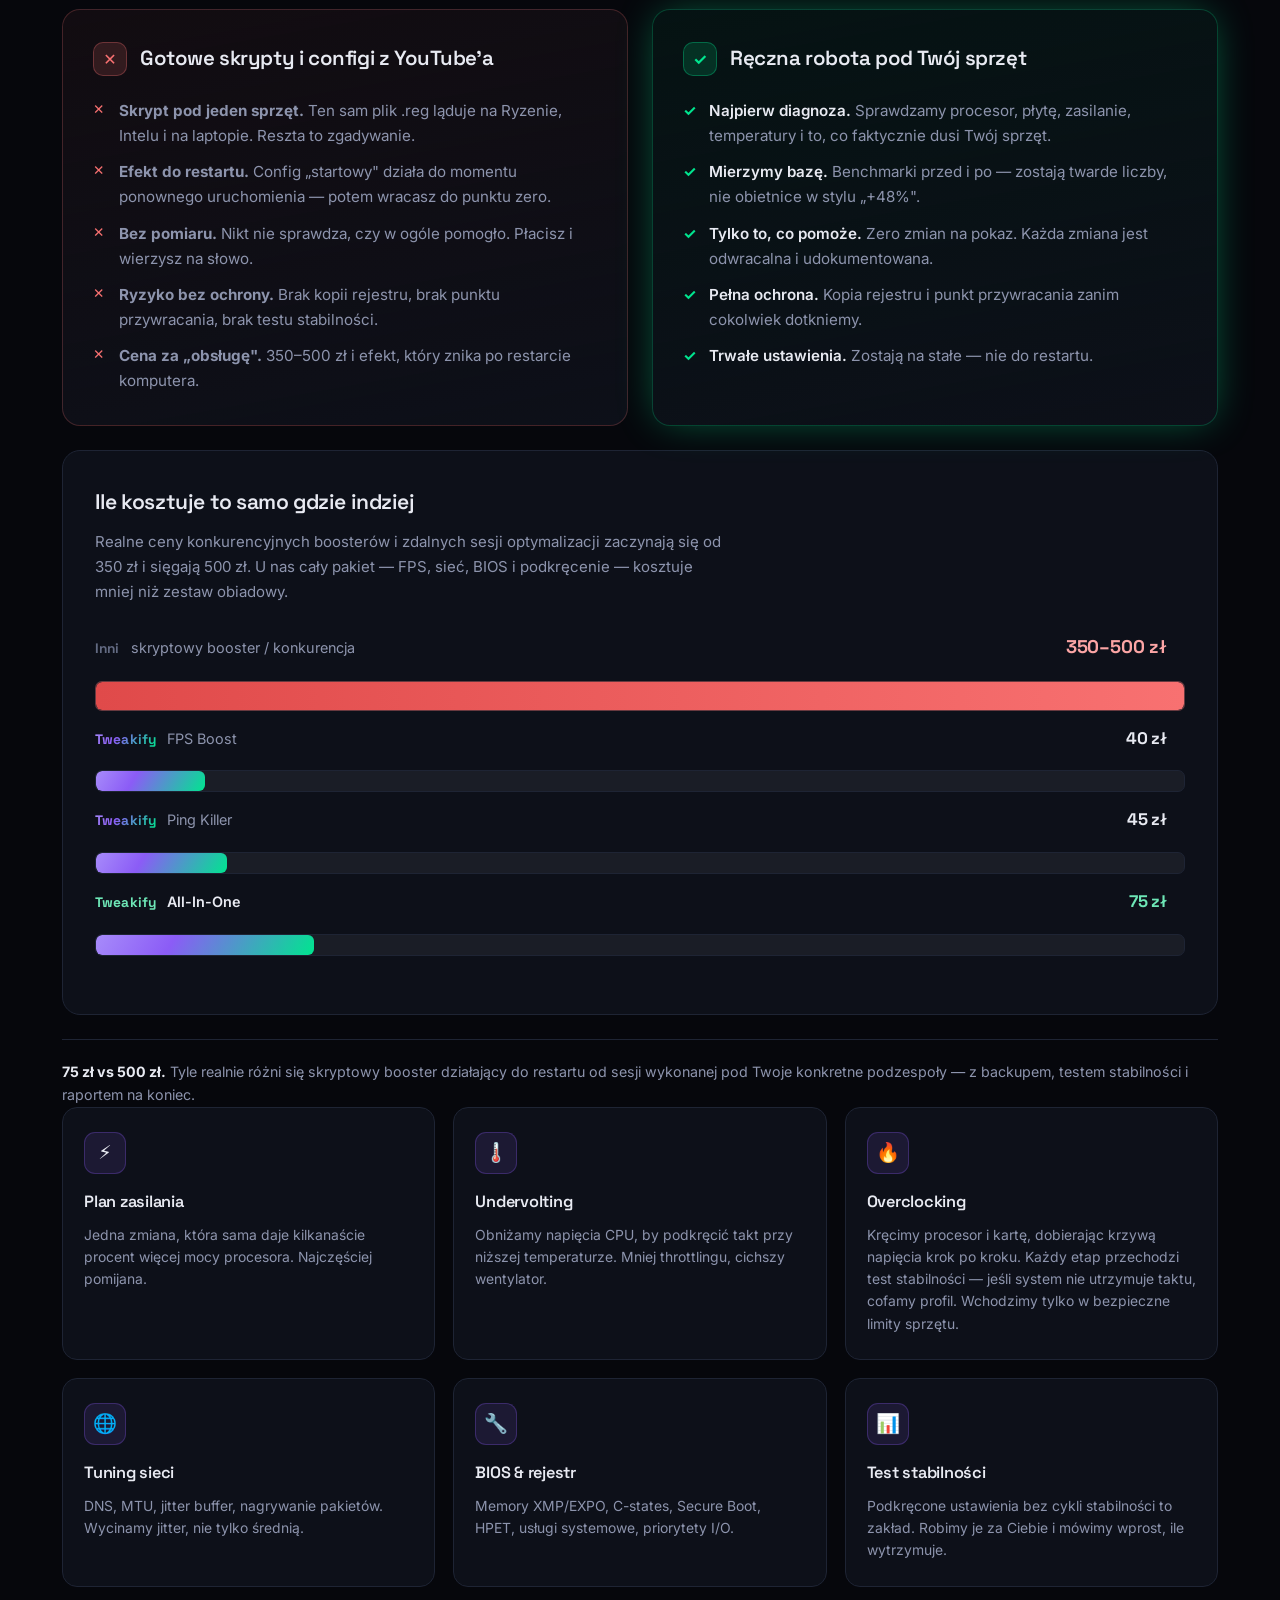
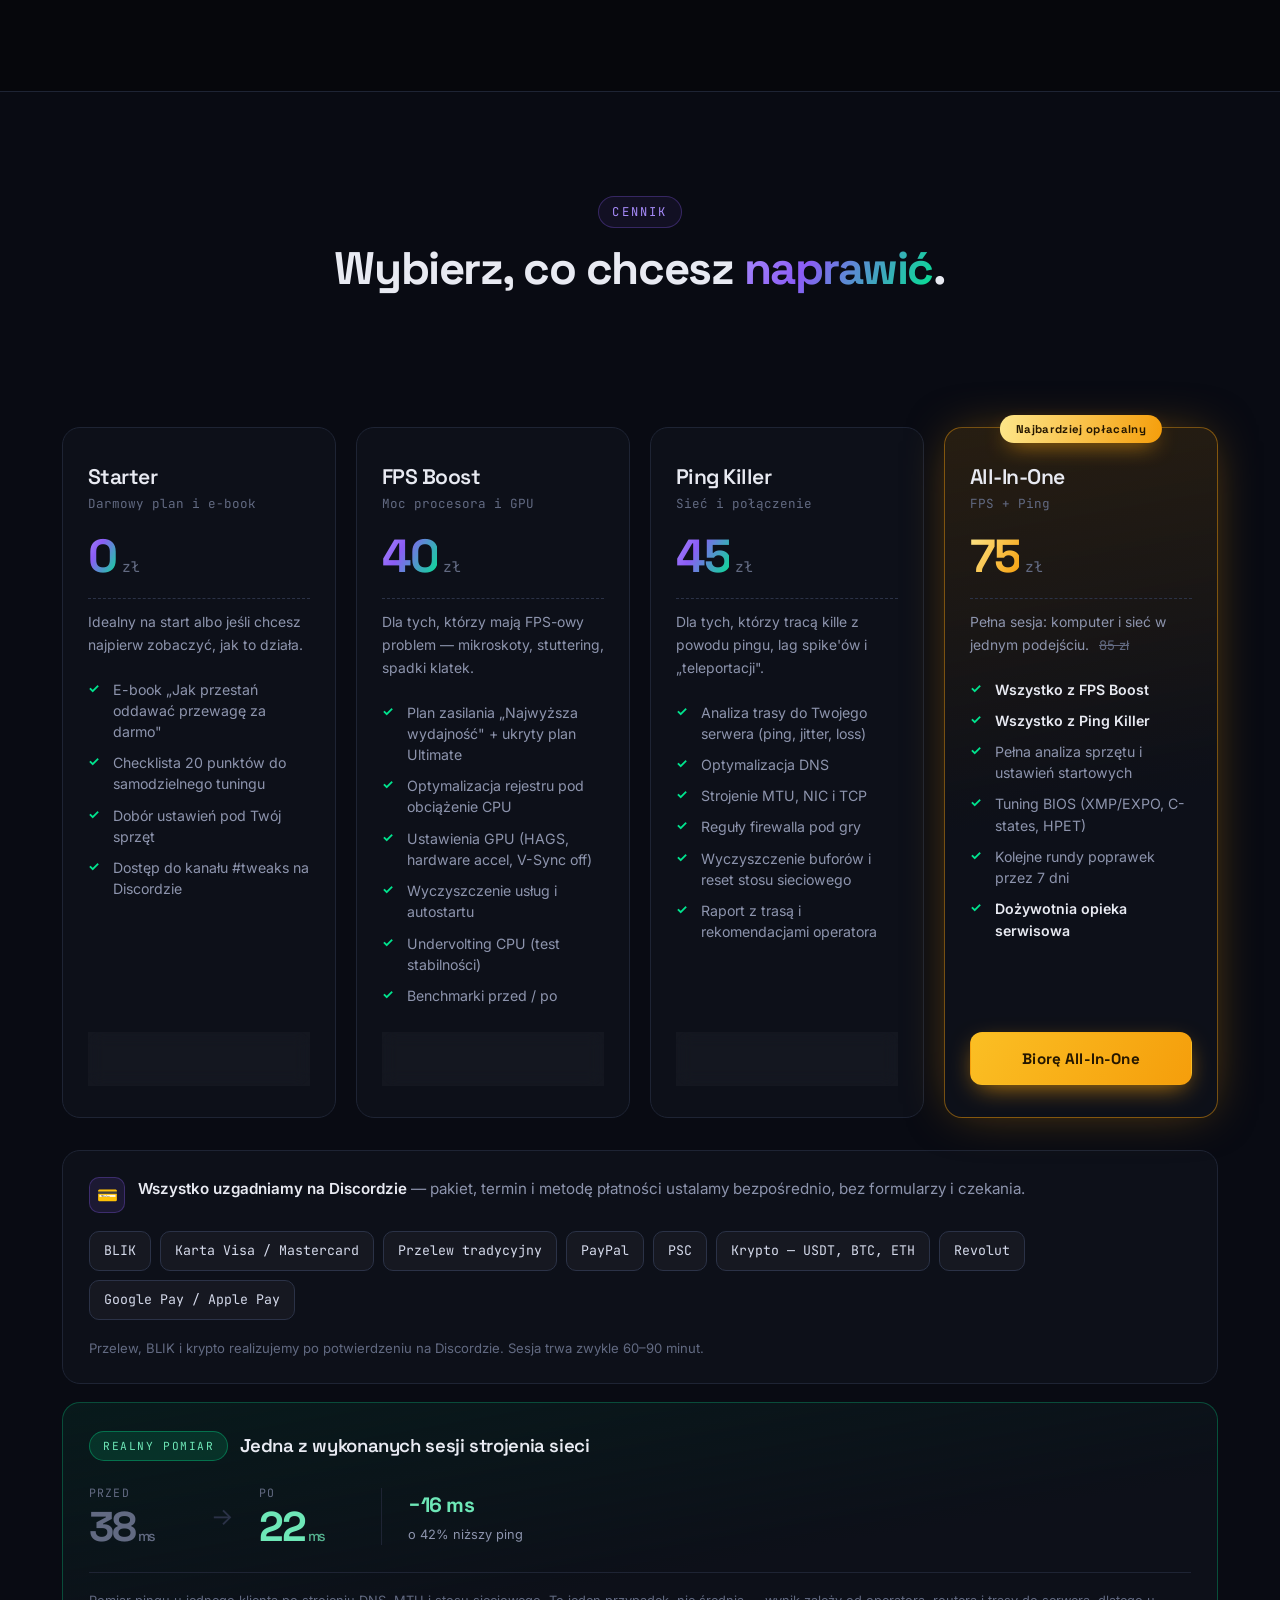
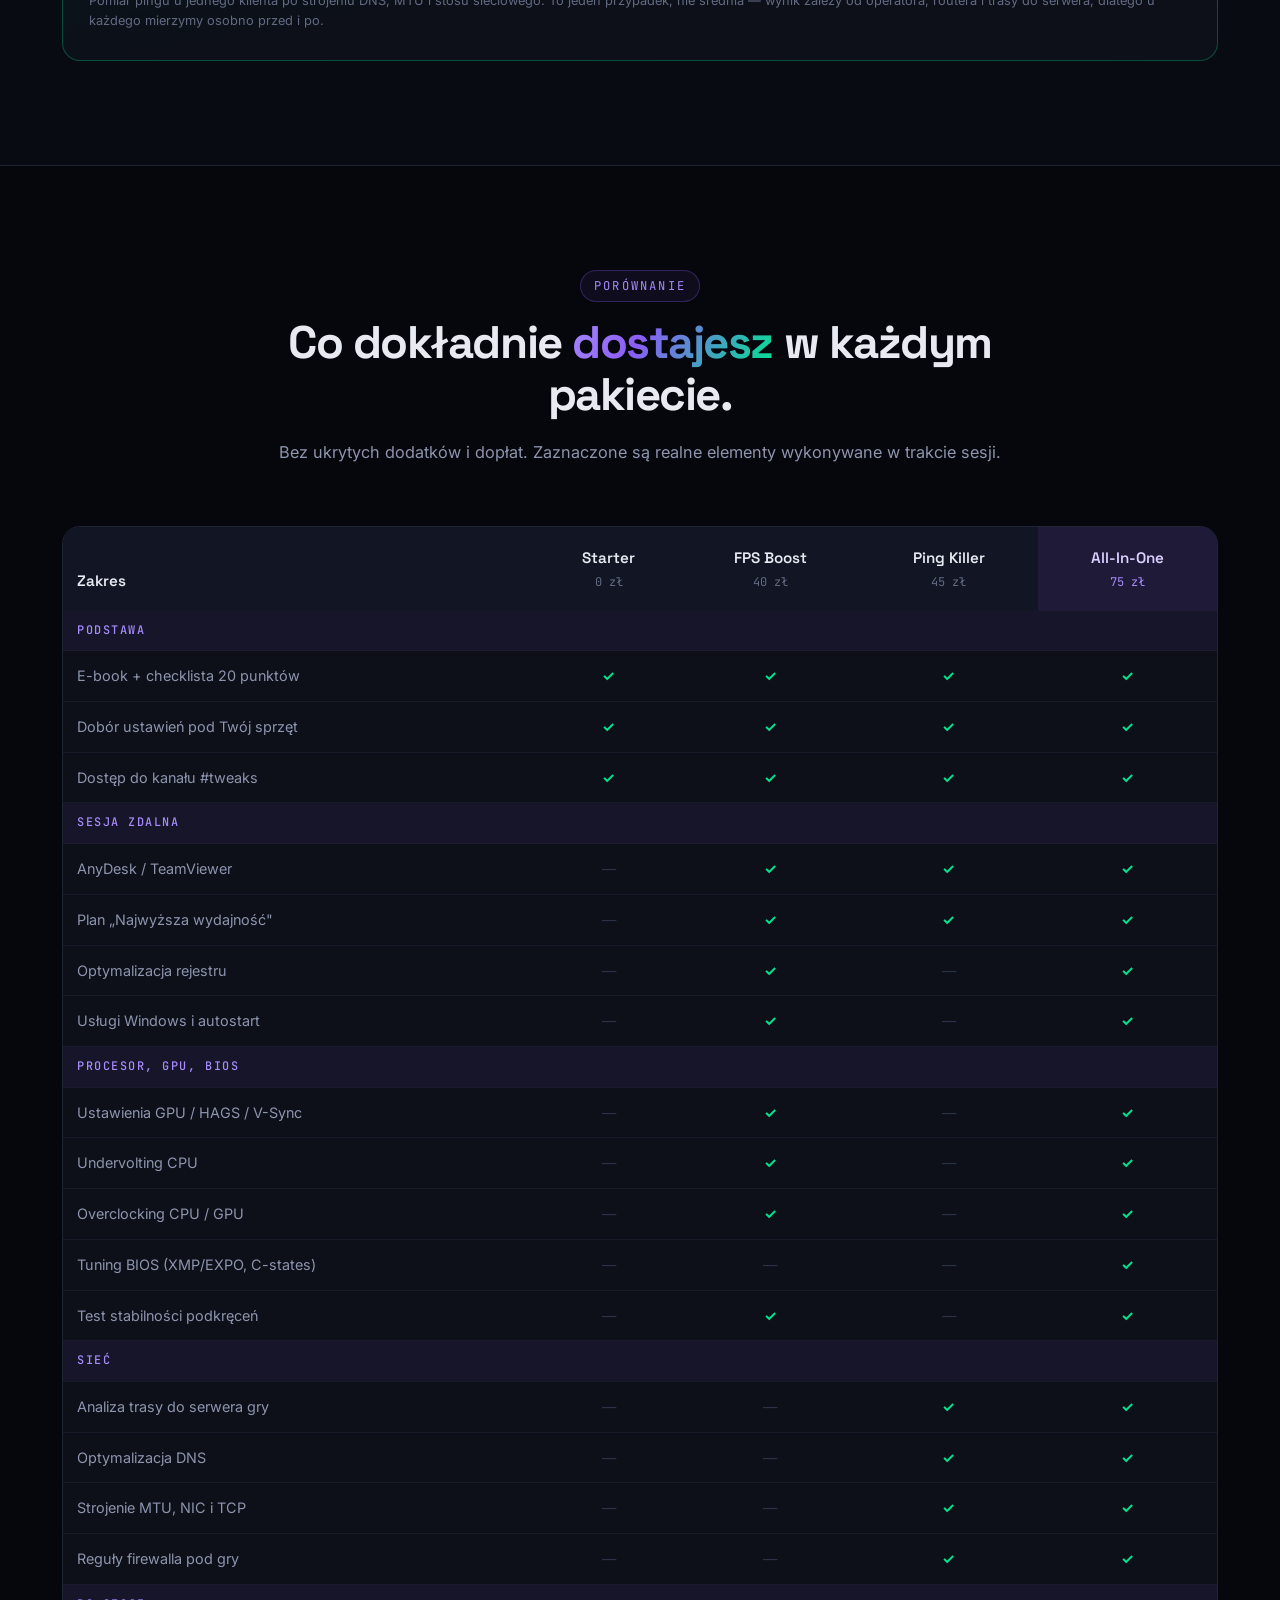
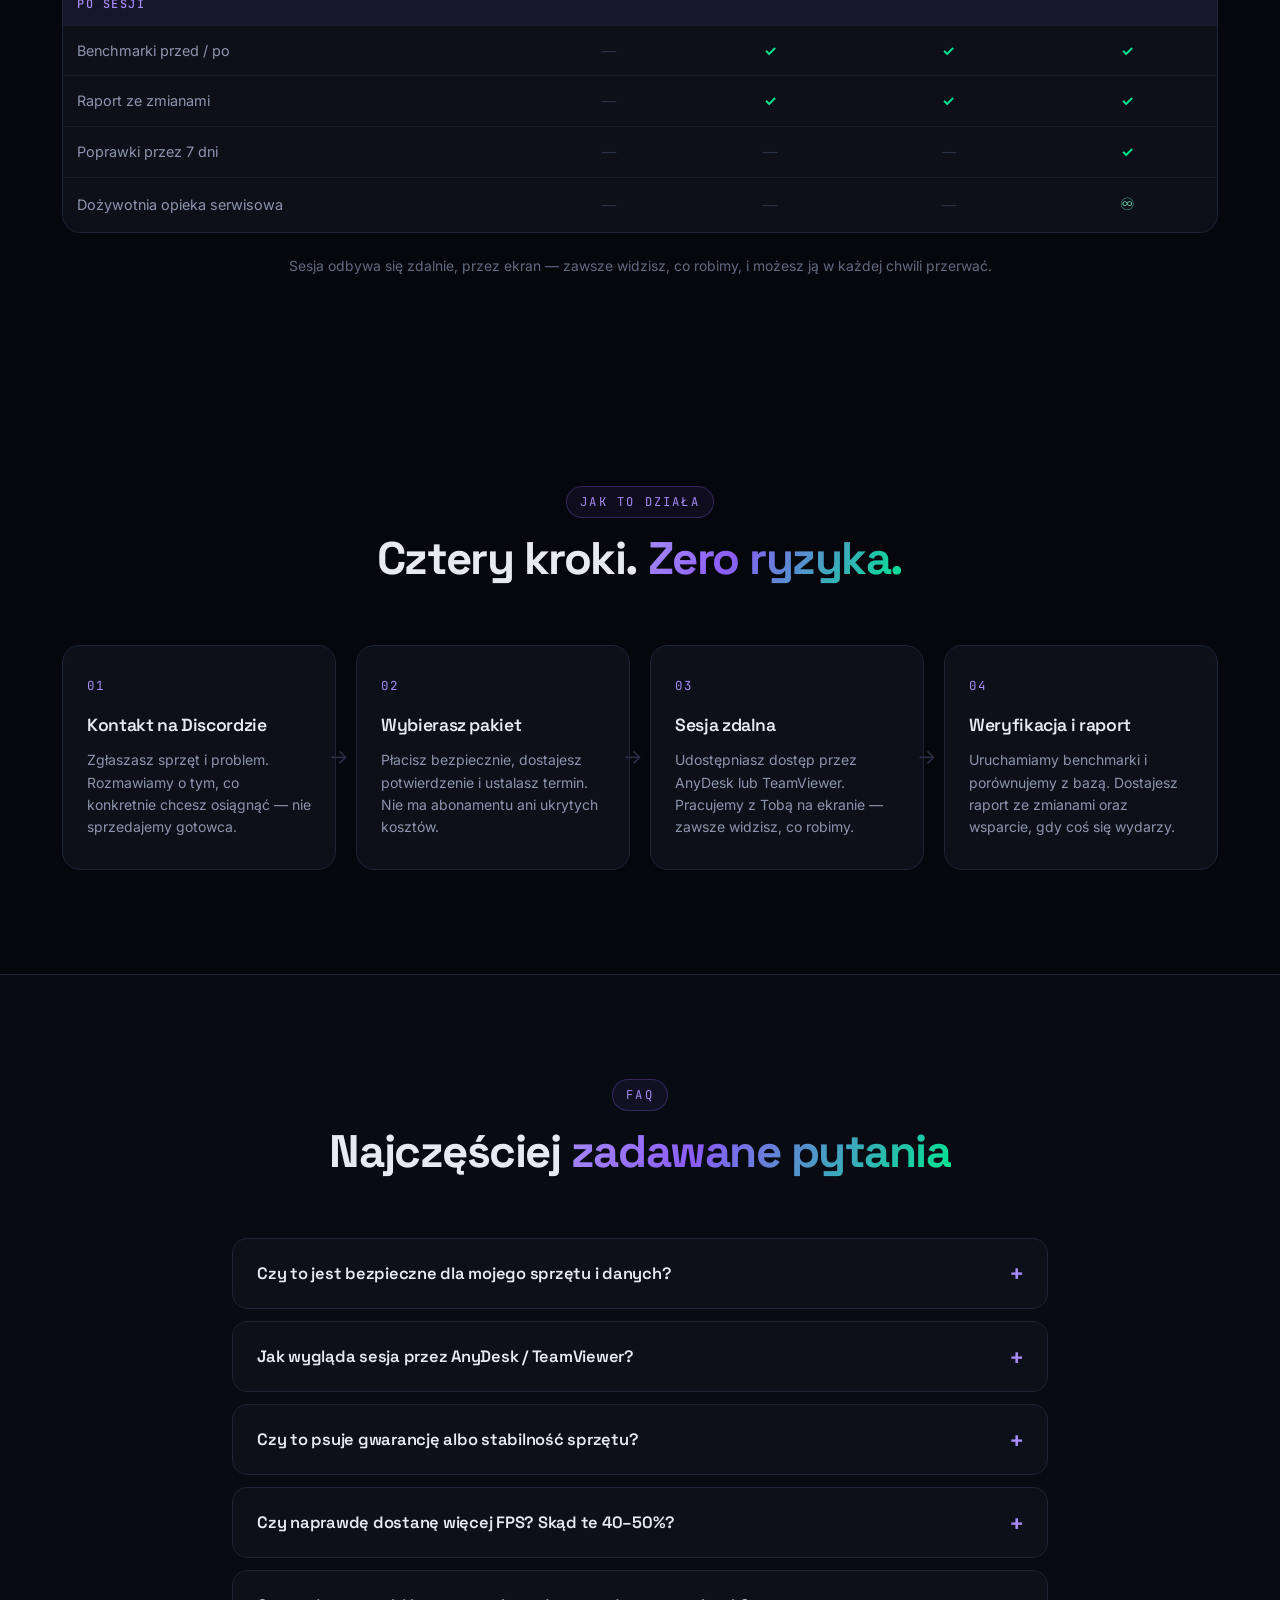
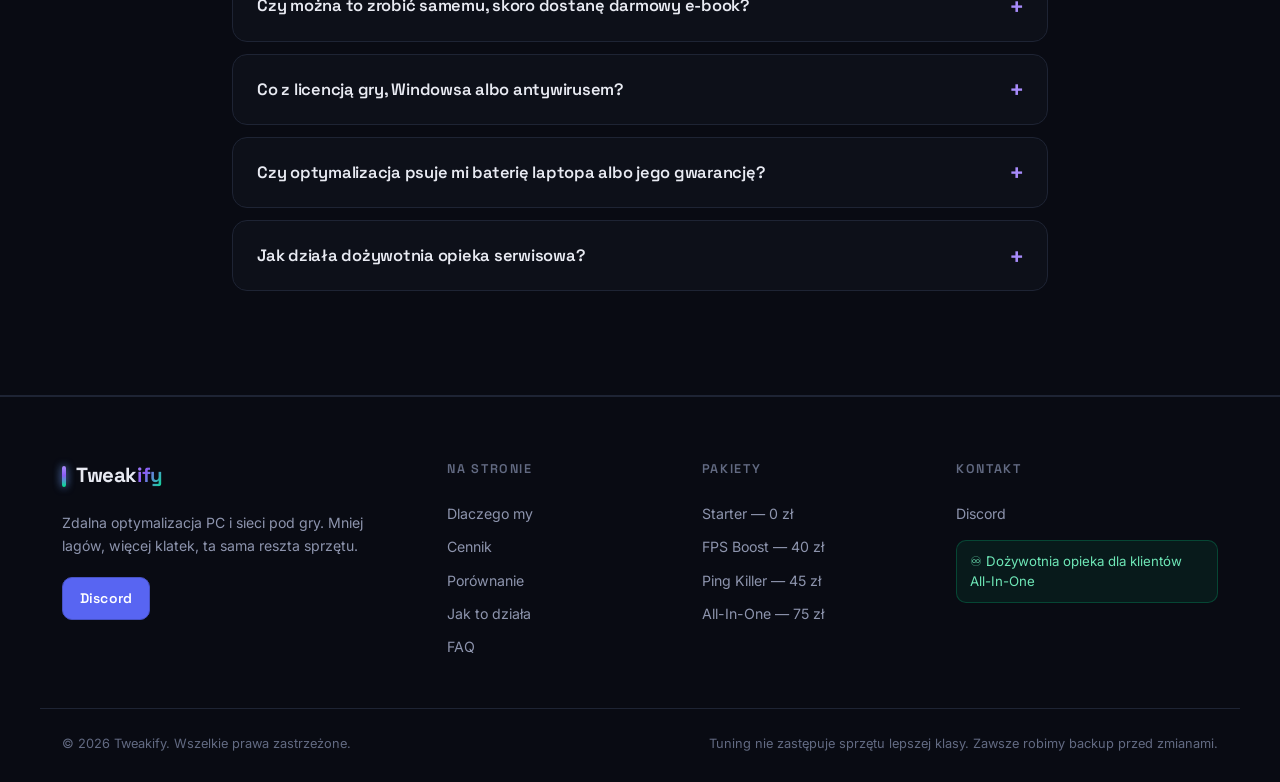
==== commit 9ace817f: "Blok realnego pomiaru: ping 38ms -> 22ms, bez nazwiska, z zaznaczeniem ze to jeden przypadek" ====
--- a/index.html
+++ b/index.html
@@ -395,6 +395,30 @@
         <li>Google Pay / Apple Pay</li>
       </ul>
       <p class="pay__note">Przelew, BLIK i krypto realizujemy po potwierdzeniu na Discordzie. Sesja trwa zwykle 60–90 minut.</p>
+    </div>
+
+    <!-- Realny pomiar - jedna wykonana sesja, bez zglaszania wynikow innych klientow -->
+    <div class="proof reveal">
+      <div class="proof__head">
+        <span class="proof__tag">Realny pomiar</span>
+        <h3>Jedna z wykonanych sesji strojenia sieci</h3>
+      </div>
+      <div class="proof__nums">
+        <div class="proof__num">
+          <span>przed</span>
+          <b>38<small>ms</small></b>
+        </div>
+        <span class="proof__arrow" aria-hidden="true">→</span>
+        <div class="proof__num proof__num--after">
+          <span>po</span>
+          <b>22<small>ms</small></b>
+        </div>
+        <div class="proof__delta">
+          <b>−16 ms</b>
+          <span>o 42% niższy ping</span>
+        </div>
+      </div>
+      <p class="proof__note">Pomiar pingu u jednego klienta po strojeniu DNS, MTU i stosu sieciowego. To jeden przypadek, nie średnia — wynik zależy od operatora, routera i trasy do serwera, dlatego u każdego mierzymy osobno przed i po.</p>
     </div>
   </div>
 </section>
--- a/assets/css/style.css
+++ b/assets/css/style.css
@@ -514,6 +514,40 @@
 }
 .pay__list li:hover{border-color:rgba(139,92,246,.6);background:rgba(139,92,246,.1);transform:translateY(-1px)}
 .pay__note{margin-top:18px;font-size:.82rem;color:var(--dim);line-height:1.55}
+
+/* ---------- Realny pomiar (pojedynczy, zweryfikowany przypadek) ---------- */
+.proof{
+  margin-top:18px;padding:28px 26px;
+  background:linear-gradient(170deg,rgba(0,229,143,.07),var(--surface) 60%);
+  border:1px solid rgba(0,229,143,.28);border-radius:var(--radius);
+}
+.proof__head{display:flex;flex-wrap:wrap;align-items:center;gap:12px;margin-bottom:22px}
+.proof__tag{
+  font-family:var(--font-m);font-size:.7rem;letter-spacing:.14em;text-transform:uppercase;
+  color:var(--green-2);background:rgba(0,229,143,.13);
+  border:1px solid rgba(0,229,143,.35);border-radius:99px;padding:5px 13px;
+}
+.proof__head h3{font-family:var(--font-d);font-size:1.16rem;font-weight:600;letter-spacing:-.02em}
+.proof__nums{display:flex;align-items:center;gap:26px;flex-wrap:wrap}
+.proof__num{display:flex;flex-direction:column;gap:2px;min-width:96px}
+.proof__num span{font-family:var(--font-m);font-size:.72rem;color:var(--dim);text-transform:uppercase;letter-spacing:.1em}
+.proof__num b{font-family:var(--font-d);font-size:2.6rem;font-weight:700;letter-spacing:-.04em;line-height:1.1;color:var(--dim)}
+.proof__num b small{font-size:.9rem;font-weight:500;color:var(--dim);margin-left:2px}
+.proof__num--after b{color:var(--green-2)}
+.proof__num--after b small{color:var(--green-2);opacity:.75}
+.proof__arrow{font-size:1.5rem;color:var(--line-2);line-height:1}
+.proof__delta{display:flex;flex-direction:column;gap:2px;padding-left:26px;border-left:1px solid var(--line)}
+.proof__delta b{font-family:var(--font-d);font-size:1.3rem;font-weight:700;color:var(--green-2);letter-spacing:-.02em}
+.proof__delta span{font-size:.8rem;color:var(--muted)}
+.proof__note{margin-top:22px;padding-top:18px;border-top:1px solid var(--line);font-size:.8rem;color:var(--dim);line-height:1.6}
+@media (max-width:620px){
+  .proof{padding:22px 18px}
+  .proof__nums{gap:16px}
+  .proof__num{min-width:72px}
+  .proof__num b{font-size:2.1rem}
+  .proof__delta{padding-left:16px}
+  .proof__arrow{font-size:1.1rem}
+}
 @media (max-width:620px){
   .pay{padding:20px 18px}
   .pay__lead{font-size:.9rem}
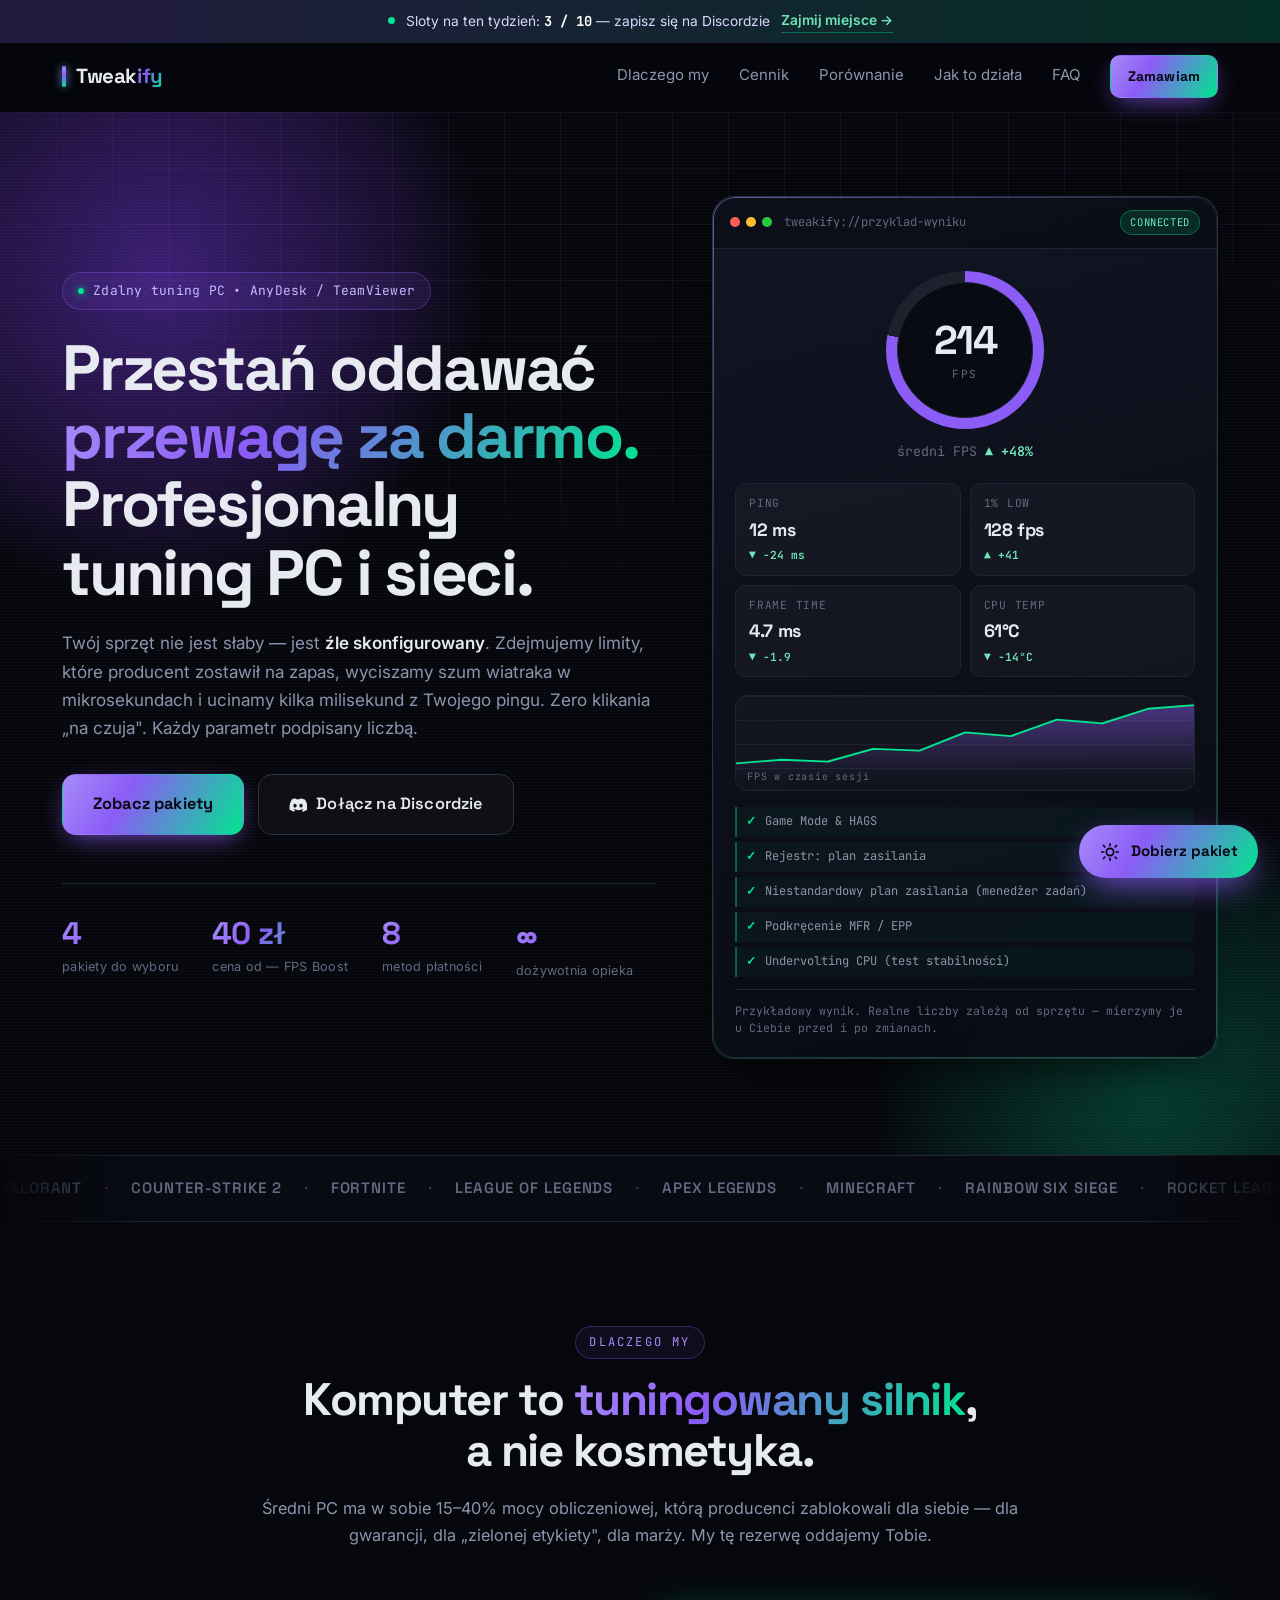
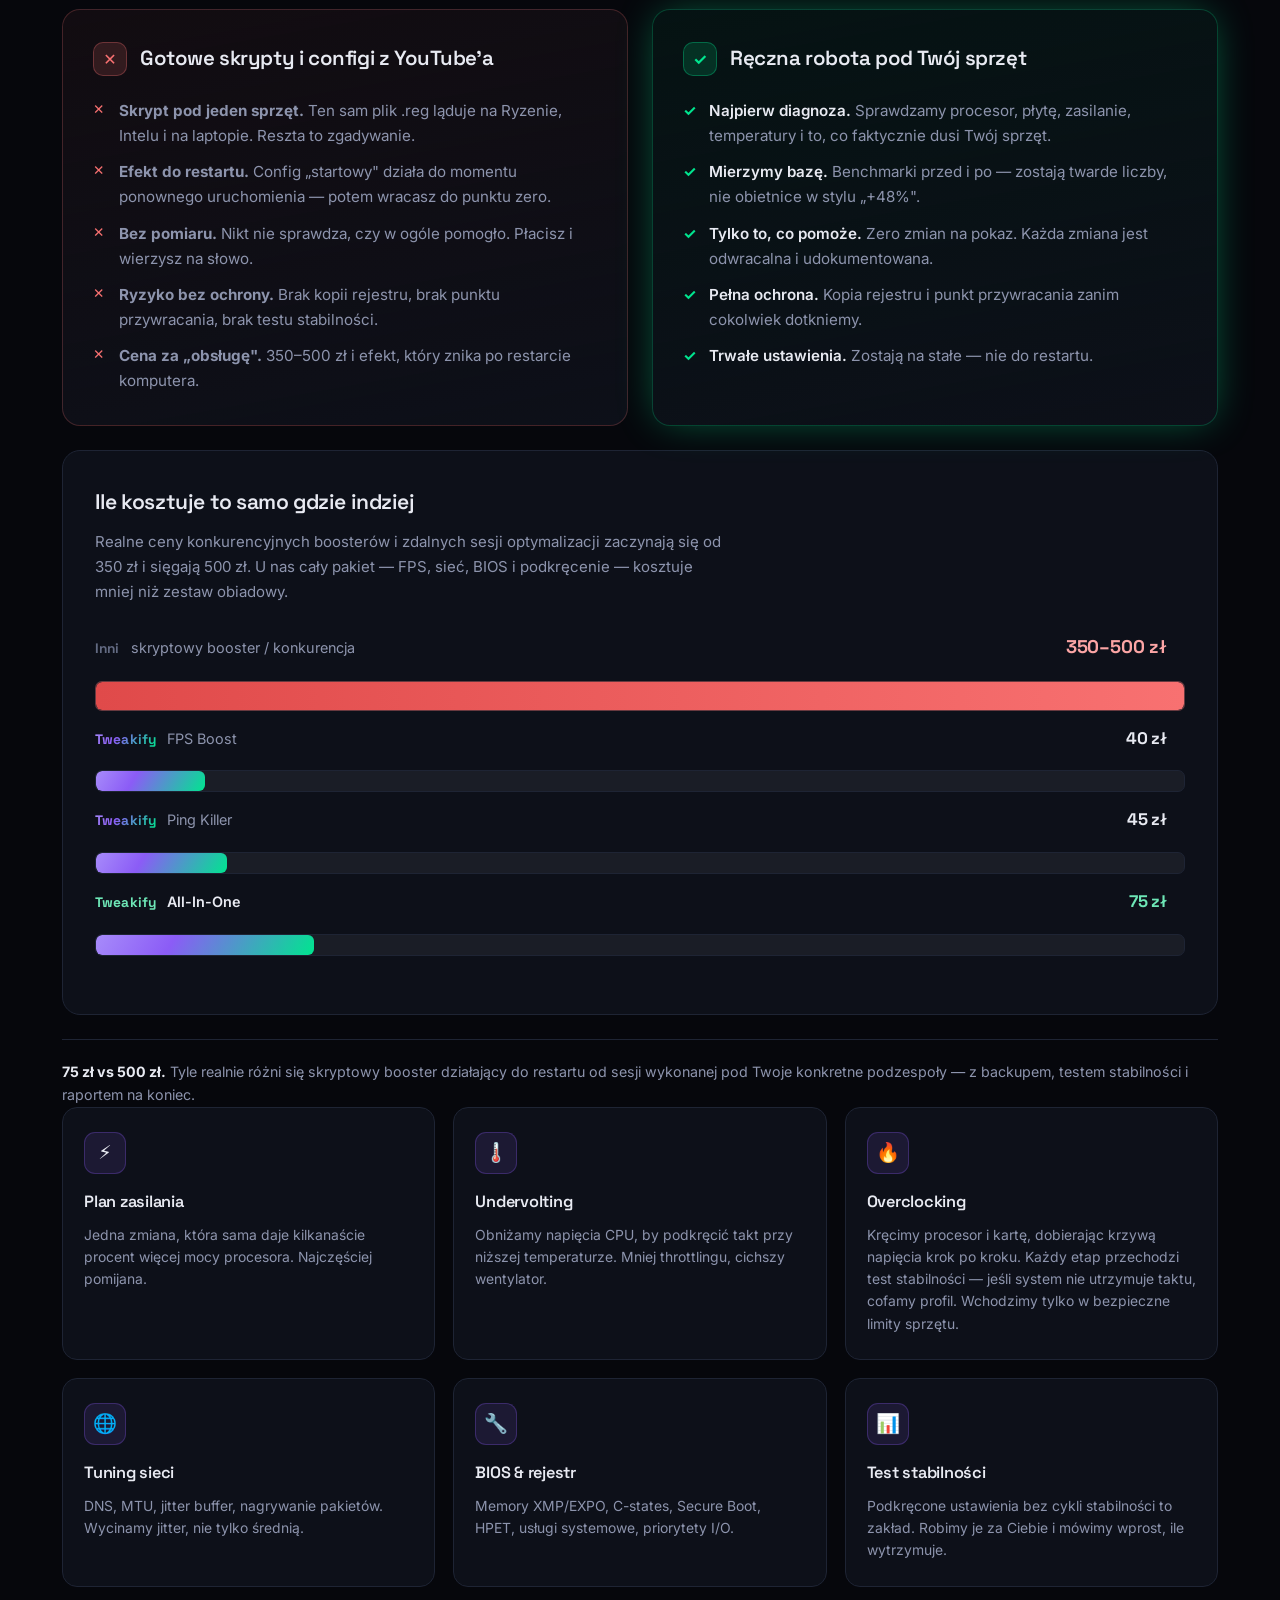
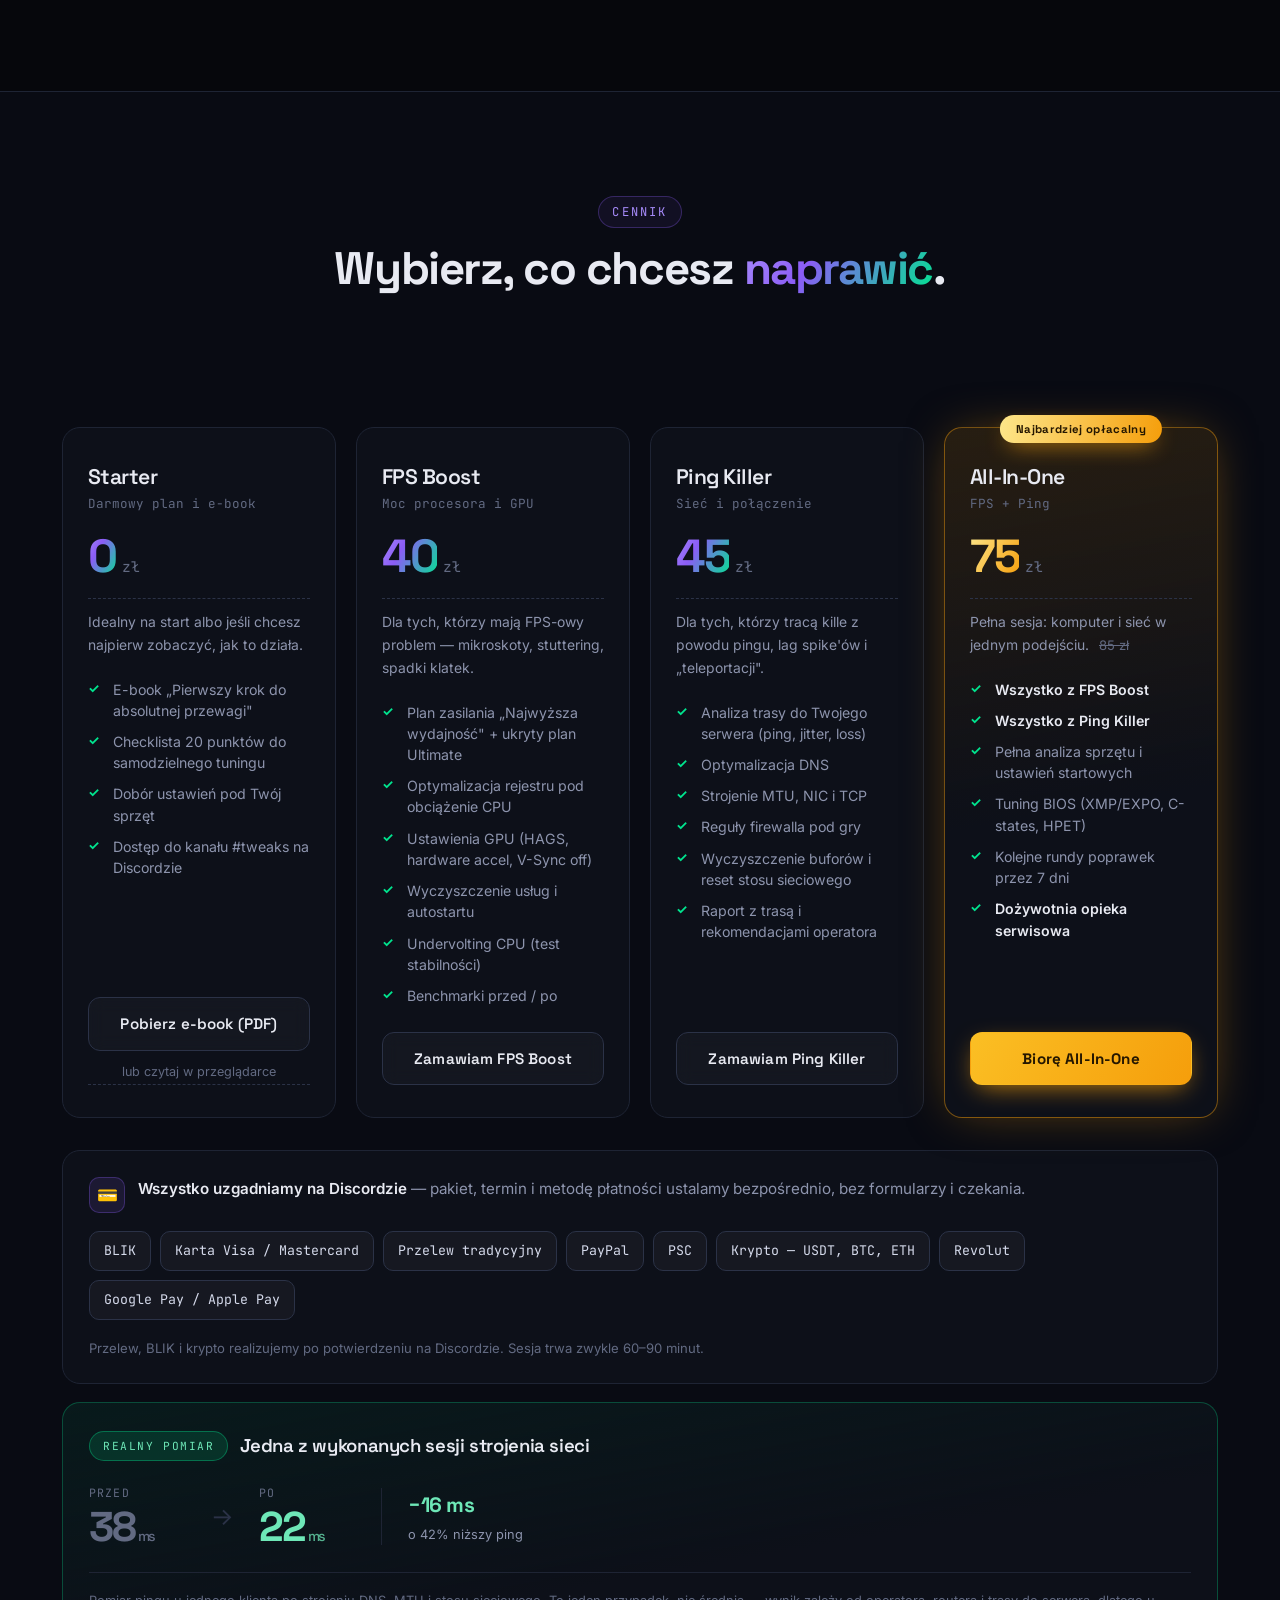
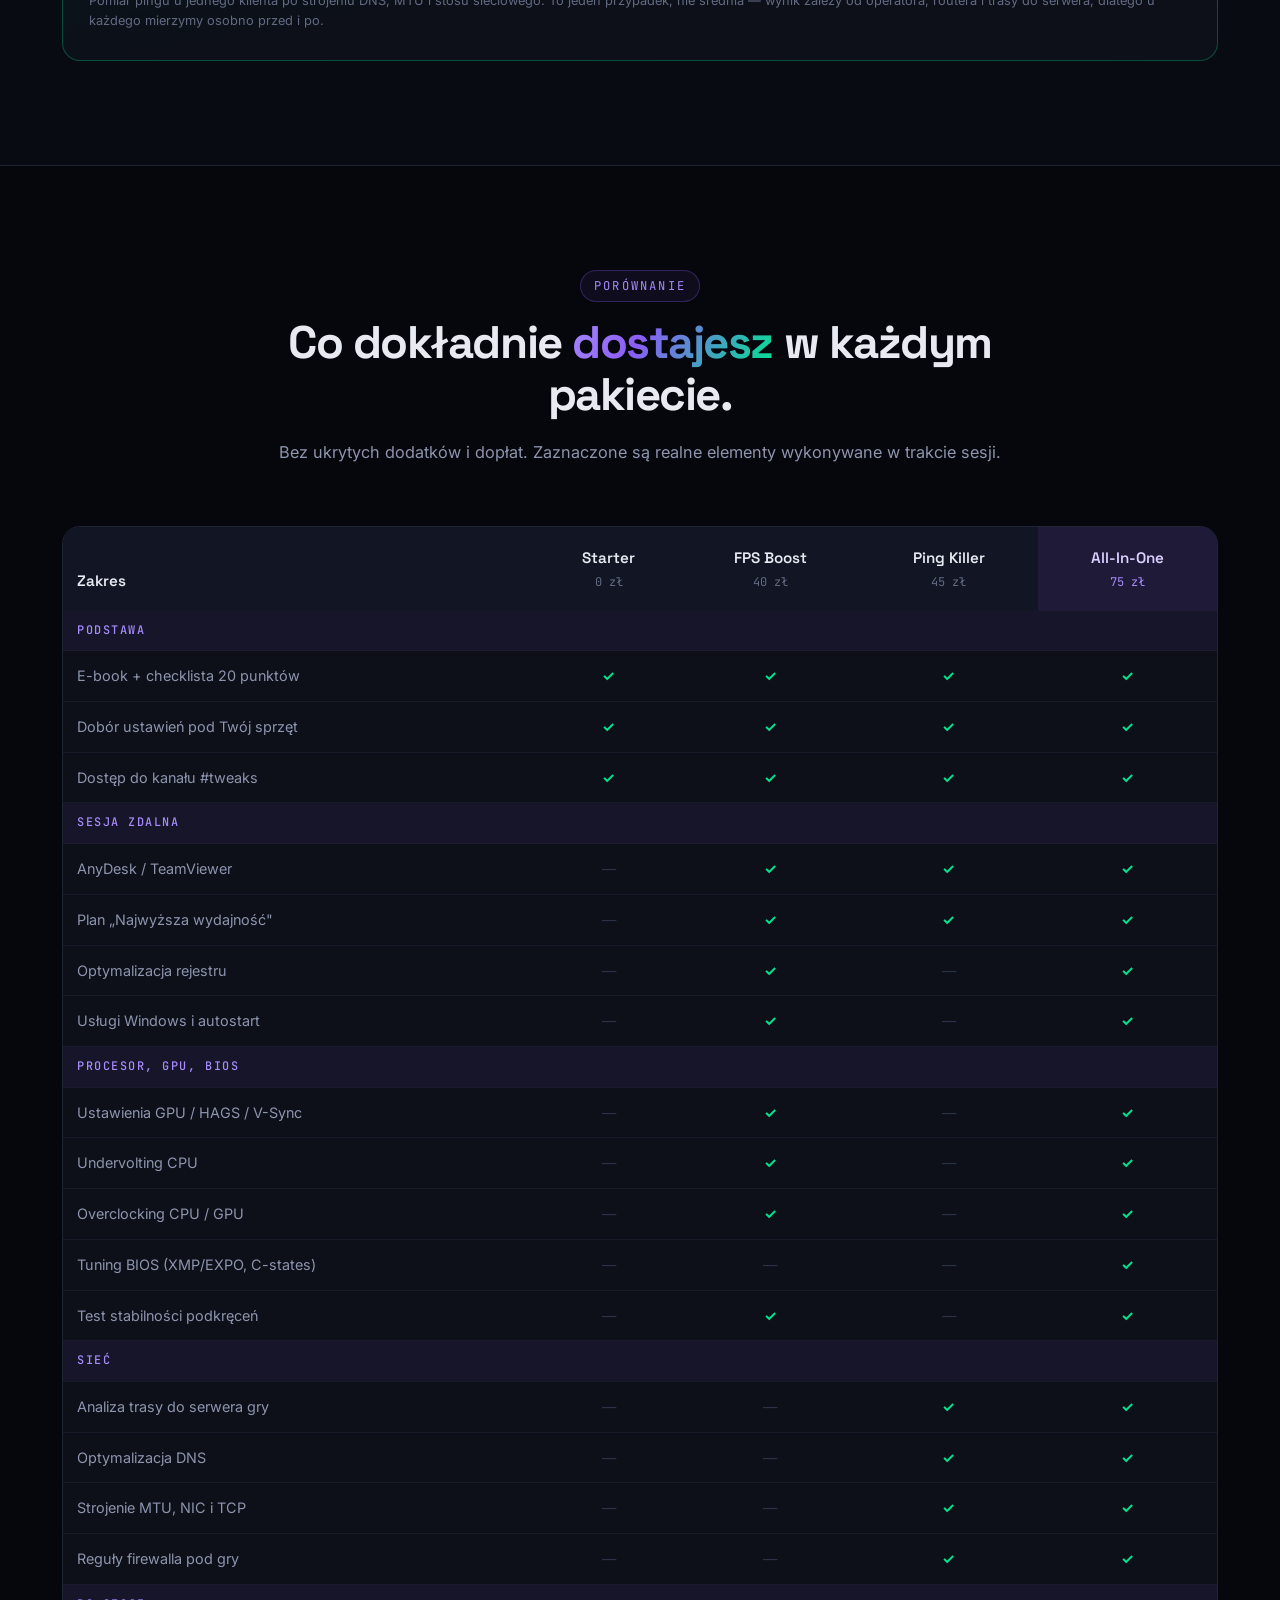
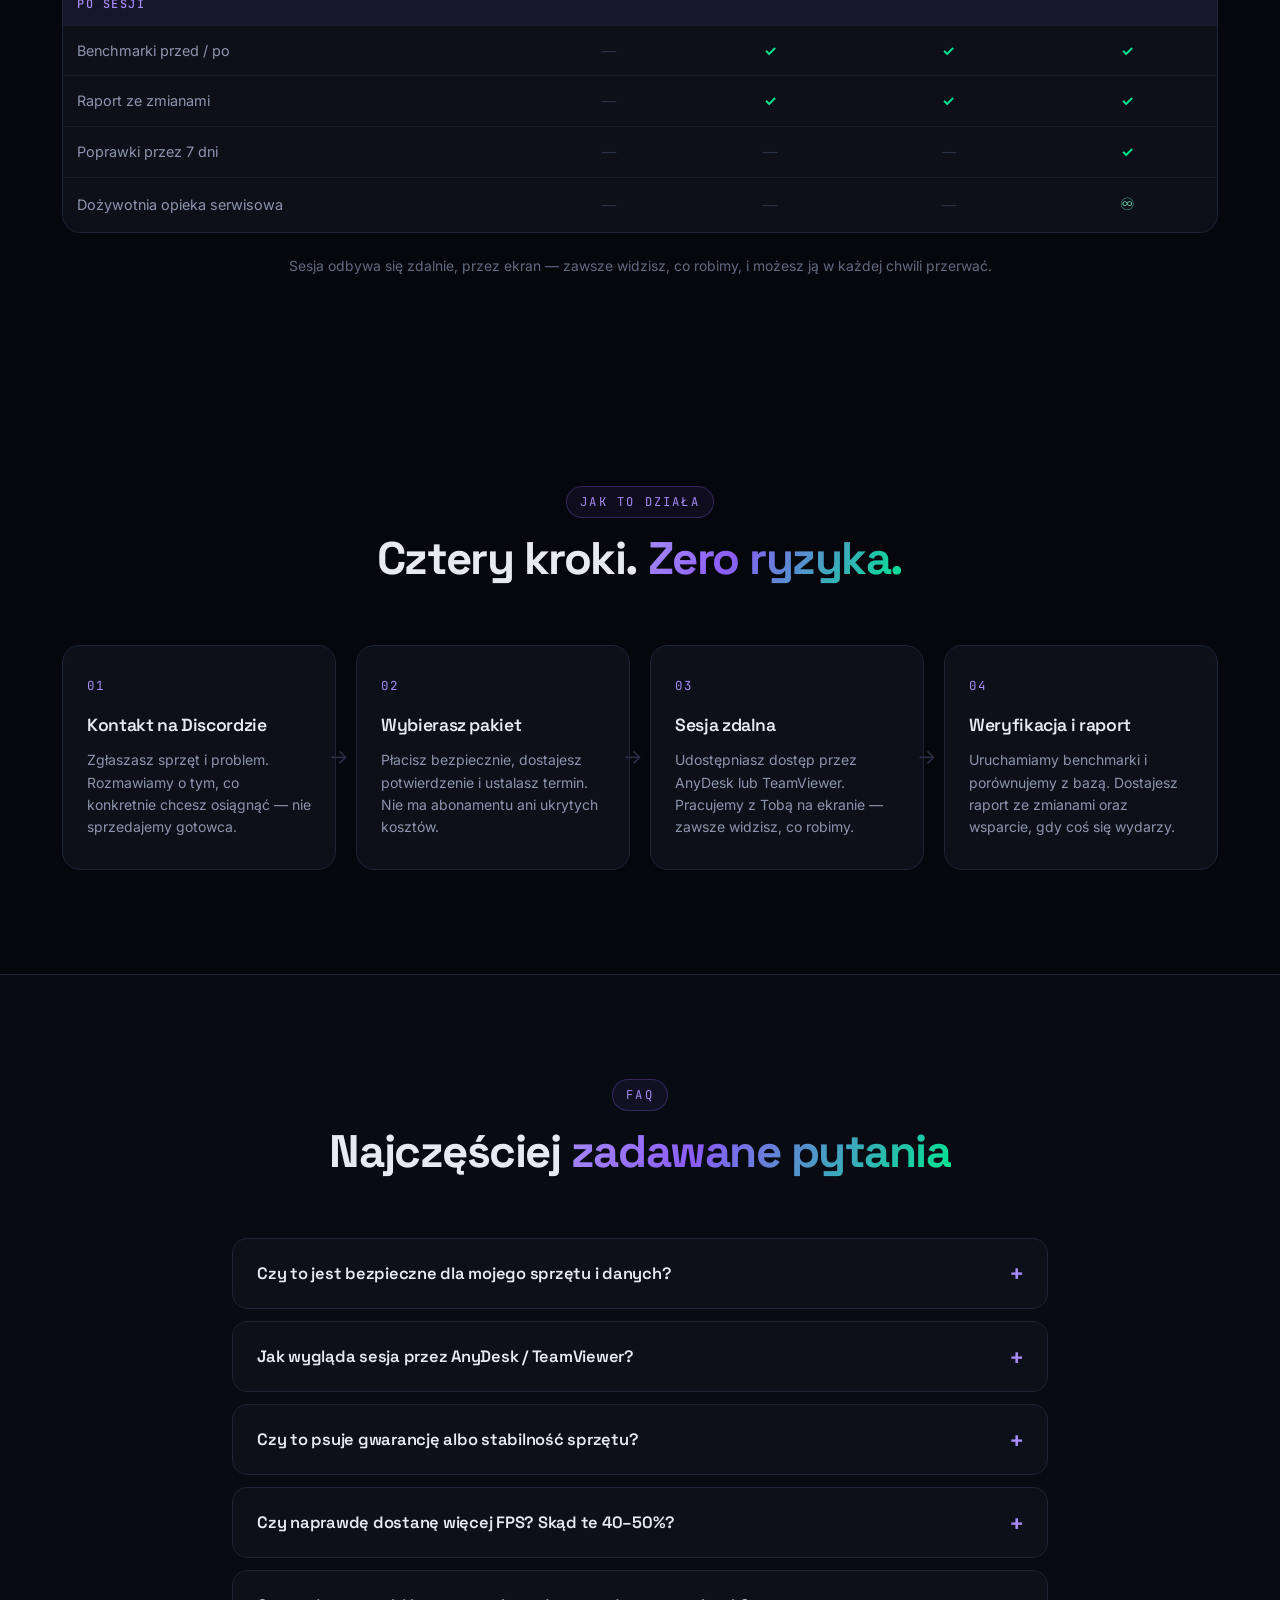
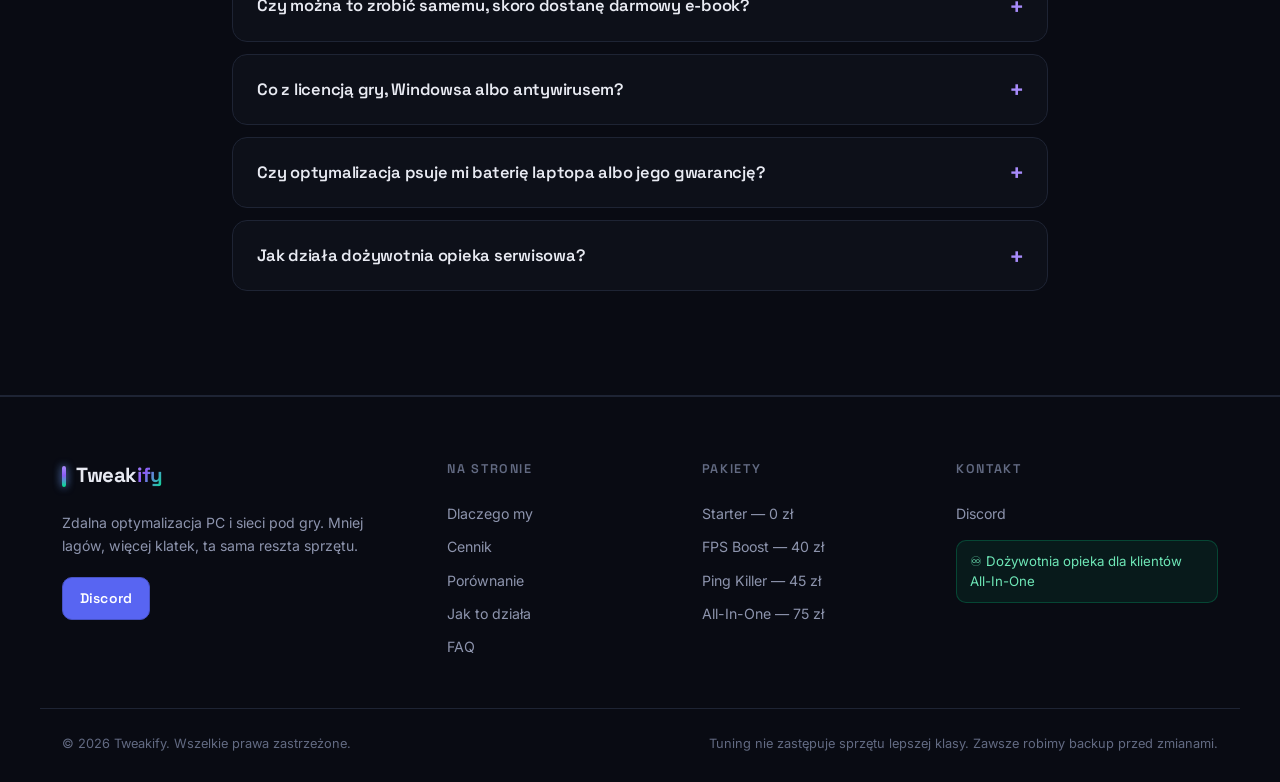
==== commit ae4a79ba: "E-book: pobieranie PDF z karty Starter, wersja HTML do czytania w przegladarce, asystent kieruje na " ====
--- a/index.html
+++ b/index.html
@@ -309,12 +309,13 @@
         <div class="price__num"><b>0</b><span>zł</span></div>
         <p class="price__desc">Idealny na start albo jeśli chcesz najpierw zobaczyć, jak to działa.</p>
         <ul class="ticks">
-          <li>E-book „Jak przestań oddawać przewagę za darmo"</li>
+          <li>E-book „Pierwszy krok do absolutnej przewagi"</li>
           <li>Checklista 20 punktów do samodzielnego tuningu</li>
           <li>Dobór ustawień pod Twój sprzęt</li>
           <li>Dostęp do kanału #tweaks na Discordzie</li>
         </ul>
-        <a href="https://discord.gg/axtRMB4VCB" class="btn btn--ghost btn--full" target="_blank" rel="noopener">Pobierz za darmo</a>
+        <a href="ebook/PIERWSZY-KROK-DO-ABSOLUTNEJ-PRZEWAGI.pdf" class="btn btn--ghost btn--full" download>Pobierz e-book (PDF)</a>
+        <a href="ebook/PIERWSZY-KROK-DO-ABSOLUTNEJ-PRZEWAGI.html" class="price__alt" target="_blank" rel="noopener">lub czytaj w przeglądarce</a>
       </article>
 
       <!-- FPS -->
--- a/assets/css/style.css
+++ b/assets/css/style.css
@@ -493,6 +493,14 @@
 .ticks--hl{color:var(--green-2)!important}
 .ticks--hl::before{content:"♾"}
 .price-note{text-align:center;margin-top:34px;color:var(--dim);font-size:.87rem}
+/* alternatywa pod przyciskiem Starter: czytanie w przegladarce */
+.price__alt{
+  display:block;margin-top:11px;text-align:center;
+  font-size:.79rem;color:var(--dim);
+  border-bottom:1px dashed var(--line-2);padding-bottom:2px;
+  transition:color .2s,border-color .2s;
+}
+.price__alt:hover{color:var(--violet-2);border-color:var(--violet)}
 
 /* ---------- Metody płatności ---------- */
 .pay{
